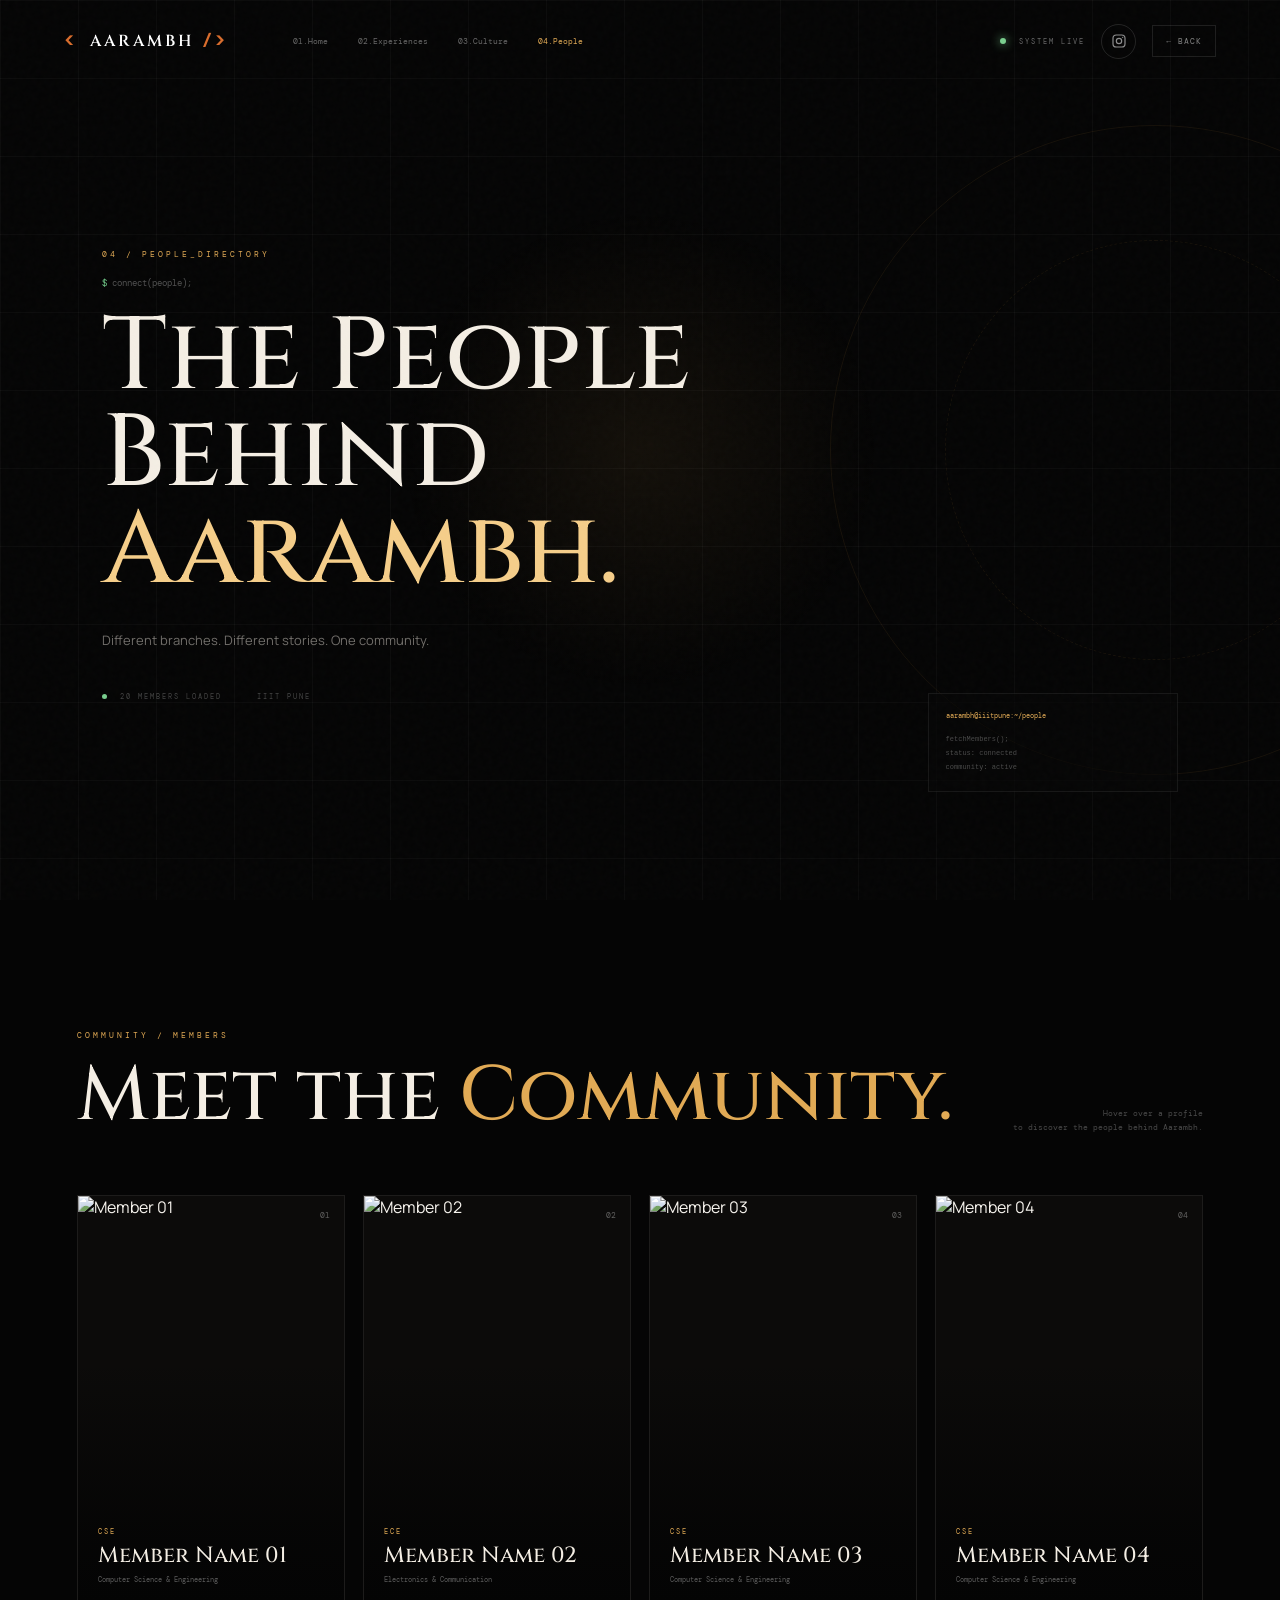
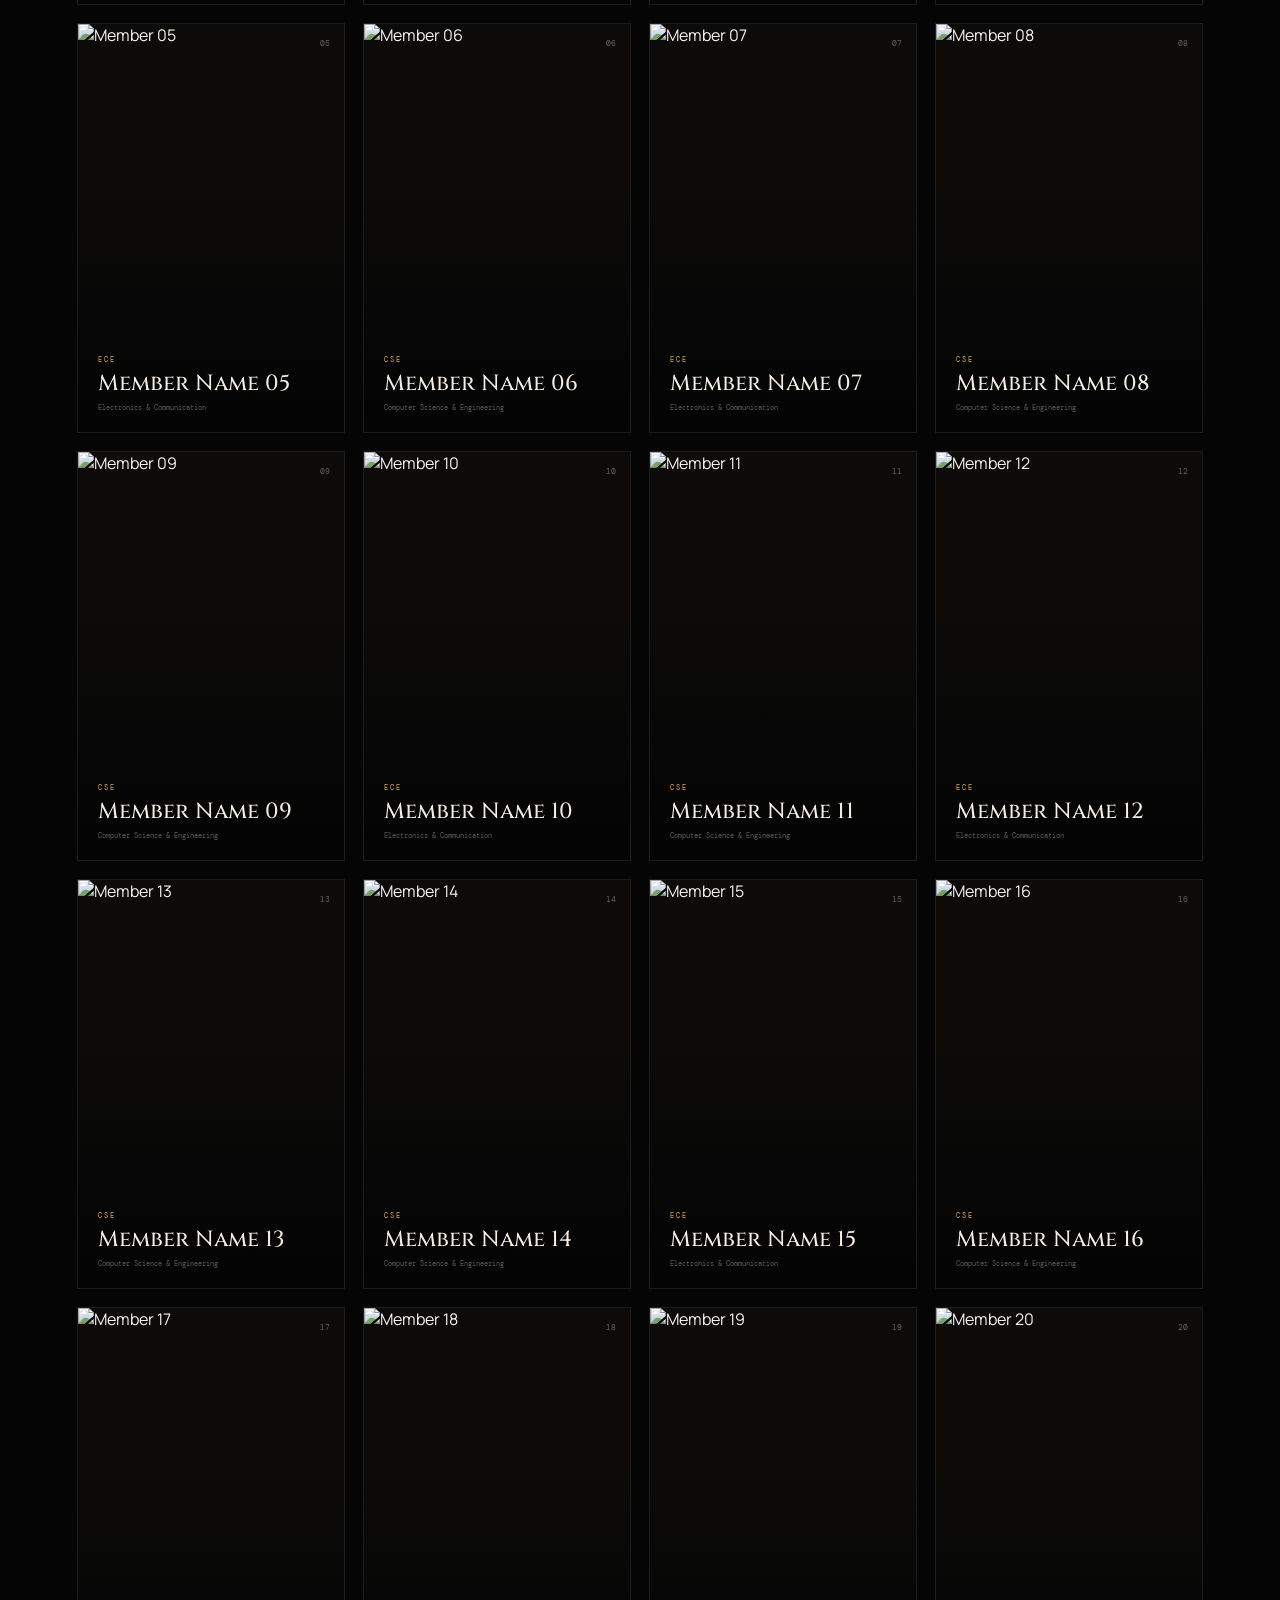
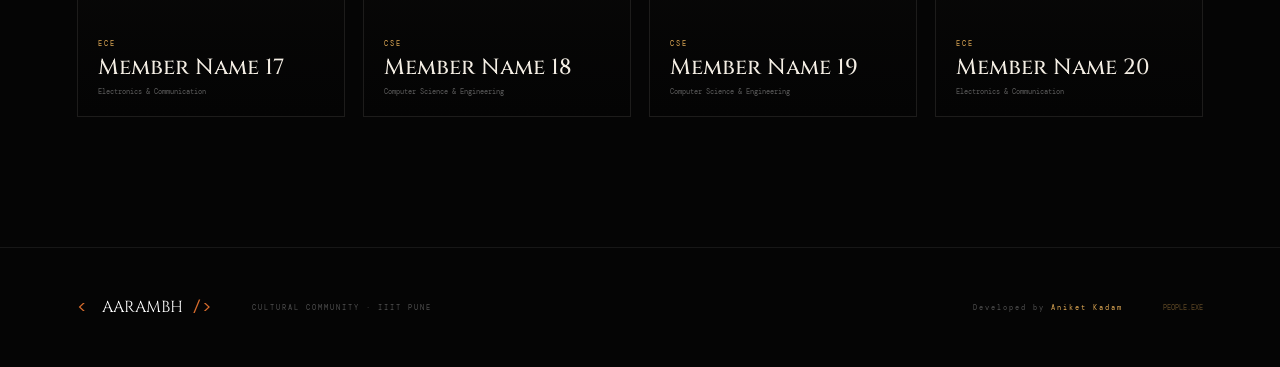
==== people.html @ 5f2bb7c4 "first commit" ====
<!DOCTYPE html>
<html lang="en">

<head>

    <meta charset="UTF-8">

    <meta
        name="viewport"
        content="width=device-width, initial-scale=1.0"
    >

    <title>
        People | Aarambh
    </title>


    <!-- GOOGLE FONTS -->

    <link rel="preconnect" href="https://fonts.googleapis.com">

    <link
        rel="preconnect"
        href="https://fonts.gstatic.com"
        crossorigin
    >

    <link
        href="https://fonts.googleapis.com/css2?family=Cinzel:wght@400;500;600;700&family=DM+Mono:wght@300;400;500&family=Manrope:wght@300;400;500;600;700&display=swap"
        rel="stylesheet"
    >
 <link
    rel="icon"
    type="image/png"
    sizes="32x32"
    href="https://res.cloudinary.com/sn8krgue/image/upload/v1786532656/aarambh-logo1.png"
>

<link
    rel="apple-touch-icon"
    href="https://res.cloudinary.com/sn8krgue/image/upload/v1786532656/aarambh-logo1.png"
>

    <style>
        html,
        body {
            margin: 0;
            padding: 0;
            background-color: #050505;
        }
    </style>

    <!-- PEOPLE CSS -->

    <link
        rel="stylesheet"
        href="./people.css"
    >

</head>


<body>

<div class="global-grid-bg"></div>
<!-- =========================================
     GLOBAL EFFECTS
========================================= -->

<div class="noise"></div>

<div class="mouse-glow" id="mouseGlow"></div>



<!-- =========================================
     NAVBAR
========================================= -->

<nav id="navbar">

    <!-- SAME AARAMBH LOGO -->

    <a
        href="./index.html"
        class="nav-logo"
    >

        <span class="logo-bracket">
            &lt;
        </span>

        AARAMBH

        <span class="logo-bracket">
            /&gt;
        </span>

    </a>


    <!-- NAV LINKS -->

    <div class="nav-links">

        <a href="./index.html#home">
            01.Home
        </a>

        <a href="./index.html#experiences">
            02.Experiences
        </a>

        <a href="./index.html#culture">
            03.Culture
        </a>

        <a
            href="./people.html"
            class="active"
        >
            04.People
        </a>

    </div>


    <!-- RIGHT -->

    <div class="nav-actions">

        <div class="system-live">

            <span></span>

            SYSTEM LIVE

        </div>


        <!-- INSTAGRAM -->

        <a
            href="https://www.instagram.com/YOUR_USERNAME/"
            target="_blank"
            class="nav-instagram"
            aria-label="Aarambh Instagram"
        >

            <svg
                viewBox="0 0 24 24"
                fill="none"
                stroke="currentColor"
                stroke-width="1.8"
            >

                <rect
                    x="3"
                    y="3"
                    width="18"
                    height="18"
                    rx="5"
                ></rect>

                <circle
                    cx="12"
                    cy="12"
                    r="4"
                ></circle>

                <circle
                    cx="17.5"
                    cy="6.5"
                    r="1"
                    fill="currentColor"
                    stroke="none"
                ></circle>

            </svg>

        </a>


        <a
            href="./index.html"
            class="back-button"
        >

            ← BACK

        </a>

    </div>

</nav>



<!-- =========================================
     HERO
========================================= -->

<header class="people-hero">

    <div class="hero-grid"></div>

    <div class="hero-orbit orbit-one"></div>

    <div class="hero-orbit orbit-two"></div>


    <div class="people-hero-content">

        <div class="section-code">

            04 / PEOPLE_DIRECTORY

        </div>


        <div class="hero-command">

            <span>
                $
            </span>

            connect(people);

        </div>


        <h1>

            The People

            <br>

            Behind

            <span>
                Aarambh.
            </span>

        </h1>


        <p>

            Different branches.
            Different stories.
            One community.

        </p>


        <div class="people-status">

            <div>

                <span class="status-dot"></span>

                20 MEMBERS LOADED

            </div>


            <div>
                IIIT PUNE
            </div>

        </div>

    </div>


    <!-- DECORATIVE CODE -->

    <div class="hero-terminal">

        <p>
            aarambh@iiitpune:~/people
        </p>

        <code>
            fetchMembers();
        </code>

        <code>
            status: connected
        </code>

        <code>
            community: active
        </code>

    </div>

</header>



<!-- =========================================
     PEOPLE SECTION
========================================= -->

<main class="people-section">

    <div class="people-header">

        <div>

            <div class="section-code">
                COMMUNITY / MEMBERS
            </div>

            <h2>
                Meet the
                <span>Community.</span>
            </h2>

        </div>


        <p>

            Hover over a profile
            <br>
            to discover the people
            behind Aarambh.

        </p>

    </div>



    <!-- =========================================
         PEOPLE GRID
    ========================================= -->

    <div class="people-grid">


        <!-- PERSON 01 -->

        <article class="person-card">

            <div class="person-number">
                01
            </div>

            <div class="person-image">

                <img
                    src="https://i.pravatar.cc/600?img=12"
                    alt="Member 01"
                >

                <div class="image-overlay"></div>

            </div>

            <div class="person-content">

                <span class="branch">
                    CSE
                </span>

                <h3>
                    Member Name 01
                </h3>

                <p>
                    Computer Science & Engineering
                </p>

            </div>

        </article>



        <!-- PERSON 02 -->

        <article class="person-card">

            <div class="person-number">
                02
            </div>

            <div class="person-image">

                <img
                    src="https://i.pravatar.cc/600?img=5"
                    alt="Member 02"
                >

                <div class="image-overlay"></div>

            </div>

            <div class="person-content">

                <span class="branch">
                    ECE
                </span>

                <h3>
                    Member Name 02
                </h3>

                <p>
                    Electronics & Communication
                </p>

            </div>

        </article>



        <!-- PERSON 03 -->

        <article class="person-card">

            <div class="person-number">
                03
            </div>

            <div class="person-image">

                <img
                    src="https://i.pravatar.cc/600?img=15"
                    alt="Member 03"
                >

                <div class="image-overlay"></div>

            </div>

            <div class="person-content">

                <span class="branch">
                    CSE
                </span>

                <h3>
                    Member Name 03
                </h3>

                <p>
                    Computer Science & Engineering
                </p>

            </div>

        </article>



        <!-- PERSON 04 -->

        <article class="person-card">

            <div class="person-number">
                04
            </div>

            <div class="person-image">

                <img
                    src="https://i.pravatar.cc/600?img=20"
                    alt="Member 04"
                >

                <div class="image-overlay"></div>

            </div>

            <div class="person-content">

                <span class="branch">
                    CSE
                </span>

                <h3>
                    Member Name 04
                </h3>

                <p>
                    Computer Science & Engineering
                </p>

            </div>

        </article>



        <!-- PERSON 05 -->

        <article class="person-card">

            <div class="person-number">
                05
            </div>

            <div class="person-image">

                <img
                    src="https://i.pravatar.cc/600?img=25"
                    alt="Member 05"
                >

                <div class="image-overlay"></div>

            </div>

            <div class="person-content">

                <span class="branch">
                    ECE
                </span>

                <h3>
                    Member Name 05
                </h3>

                <p>
                    Electronics & Communication
                </p>

            </div>

        </article>



        <!-- PERSON 06 -->

        <article class="person-card">

            <div class="person-number">
                06
            </div>

            <div class="person-image">

                <img
                    src="https://i.pravatar.cc/600?img=30"
                    alt="Member 06"
                >

                <div class="image-overlay"></div>

            </div>

            <div class="person-content">

                <span class="branch">
                    CSE
                </span>

                <h3>
                    Member Name 06
                </h3>

                <p>
                    Computer Science & Engineering
                </p>

            </div>

        </article>



        <!-- PERSON 07 -->

        <article class="person-card">

            <div class="person-number">
                07
            </div>

            <div class="person-image">

                <img
                    src="https://i.pravatar.cc/600?img=33"
                    alt="Member 07"
                >

                <div class="image-overlay"></div>

            </div>

            <div class="person-content">

                <span class="branch">
                    ECE
                </span>

                <h3>
                    Member Name 07
                </h3>

                <p>
                    Electronics & Communication
                </p>

            </div>

        </article>



        <!-- PERSON 08 -->

        <article class="person-card">

            <div class="person-number">
                08
            </div>

            <div class="person-image">

                <img
                    src="https://i.pravatar.cc/600?img=36"
                    alt="Member 08"
                >

                <div class="image-overlay"></div>

            </div>

            <div class="person-content">

                <span class="branch">
                    CSE
                </span>

                <h3>
                    Member Name 08
                </h3>

                <p>
                    Computer Science & Engineering
                </p>

            </div>

        </article>



        <!-- PERSON 09 -->

        <article class="person-card">

            <div class="person-number">
                09
            </div>

            <div class="person-image">

                <img
                    src="https://i.pravatar.cc/600?img=41"
                    alt="Member 09"
                >

                <div class="image-overlay"></div>

            </div>

            <div class="person-content">

                <span class="branch">
                    CSE
                </span>

                <h3>
                    Member Name 09
                </h3>

                <p>
                    Computer Science & Engineering
                </p>

            </div>

        </article>



        <!-- PERSON 10 -->

        <article class="person-card">

            <div class="person-number">
                10
            </div>

            <div class="person-image">

                <img
                    src="https://i.pravatar.cc/600?img=45"
                    alt="Member 10"
                >

                <div class="image-overlay"></div>

            </div>

            <div class="person-content">

                <span class="branch">
                    ECE
                </span>

                <h3>
                    Member Name 10
                </h3>

                <p>
                    Electronics & Communication
                </p>

            </div>

        </article>



        <!-- PERSON 11 -->

        <article class="person-card">

            <div class="person-number">
                11
            </div>

            <div class="person-image">

                <img
                    src="https://i.pravatar.cc/600?img=48"
                    alt="Member 11"
                >

                <div class="image-overlay"></div>

            </div>

            <div class="person-content">

                <span class="branch">
                    CSE
                </span>

                <h3>
                    Member Name 11
                </h3>

                <p>
                    Computer Science & Engineering
                </p>

            </div>

        </article>



        <!-- PERSON 12 -->

        <article class="person-card">

            <div class="person-number">
                12
            </div>

            <div class="person-image">

                <img
                    src="https://i.pravatar.cc/600?img=52"
                    alt="Member 12"
                >

                <div class="image-overlay"></div>

            </div>

            <div class="person-content">

                <span class="branch">
                    ECE
                </span>

                <h3>
                    Member Name 12
                </h3>

                <p>
                    Electronics & Communication
                </p>

            </div>

        </article>



        <!-- PERSON 13 -->

        <article class="person-card">

            <div class="person-number">
                13
            </div>

            <div class="person-image">

                <img
                    src="https://i.pravatar.cc/600?img=56"
                    alt="Member 13"
                >

                <div class="image-overlay"></div>

            </div>

            <div class="person-content">

                <span class="branch">
                    CSE
                </span>

                <h3>
                    Member Name 13
                </h3>

                <p>
                    Computer Science & Engineering
                </p>

            </div>

        </article>



        <!-- PERSON 14 -->

        <article class="person-card">

            <div class="person-number">
                14
            </div>

            <div class="person-image">

                <img
                    src="https://i.pravatar.cc/600?img=58"
                    alt="Member 14"
                >

                <div class="image-overlay"></div>

            </div>

            <div class="person-content">

                <span class="branch">
                    CSE
                </span>

                <h3>
                    Member Name 14
                </h3>

                <p>
                    Computer Science & Engineering
                </p>

            </div>

        </article>



        <!-- PERSON 15 -->

        <article class="person-card">

            <div class="person-number">
                15
            </div>

            <div class="person-image">

                <img
                    src="https://i.pravatar.cc/600?img=60"
                    alt="Member 15"
                >

                <div class="image-overlay"></div>

            </div>

            <div class="person-content">

                <span class="branch">
                    ECE
                </span>

                <h3>
                    Member Name 15
                </h3>

                <p>
                    Electronics & Communication
                </p>

            </div>

        </article>



        <!-- PERSON 16 -->

        <article class="person-card">

            <div class="person-number">
                16
            </div>

            <div class="person-image">

                <img
                    src="https://i.pravatar.cc/600?img=62"
                    alt="Member 16"
                >

                <div class="image-overlay"></div>

            </div>

            <div class="person-content">

                <span class="branch">
                    CSE
                </span>

                <h3>
                    Member Name 16
                </h3>

                <p>
                    Computer Science & Engineering
                </p>

            </div>

        </article>



        <!-- PERSON 17 -->

        <article class="person-card">

            <div class="person-number">
                17
            </div>

            <div class="person-image">

                <img
                    src="https://i.pravatar.cc/600?img=64"
                    alt="Member 17"
                >

                <div class="image-overlay"></div>

            </div>

            <div class="person-content">

                <span class="branch">
                    ECE
                </span>

                <h3>
                    Member Name 17
                </h3>

                <p>
                    Electronics & Communication
                </p>

            </div>

        </article>



        <!-- PERSON 18 -->

        <article class="person-card">

            <div class="person-number">
                18
            </div>

            <div class="person-image">

                <img
                    src="https://i.pravatar.cc/600?img=67"
                    alt="Member 18"
                >

                <div class="image-overlay"></div>

            </div>

            <div class="person-content">

                <span class="branch">
                    CSE
                </span>

                <h3>
                    Member Name 18
                </h3>

                <p>
                    Computer Science & Engineering
                </p>

            </div>

        </article>



        <!-- PERSON 19 -->

        <article class="person-card">

            <div class="person-number">
                19
            </div>

            <div class="person-image">

                <img
                    src="https://i.pravatar.cc/600?img=68"
                    alt="Member 19"
                >

                <div class="image-overlay"></div>

            </div>

            <div class="person-content">

                <span class="branch">
                    CSE
                </span>

                <h3>
                    Member Name 19
                </h3>

                <p>
                    Computer Science & Engineering
                </p>

            </div>

        </article>



        <!-- PERSON 20 -->

        <article class="person-card">

            <div class="person-number">
                20
            </div>

            <div class="person-image">

                <img
                    src="https://i.pravatar.cc/600?img=70"
                    alt="Member 20"
                >

                <div class="image-overlay"></div>

            </div>

            <div class="person-content">

                <span class="branch">
                    ECE
                </span>

                <h3>
                    Member Name 20
                </h3>

                <p>
                    Electronics & Communication
                </p>

            </div>

        </article>


    </div>

</main>



<!-- =========================================
     FOOTER
========================================= -->

<footer>

    <div class="footer-logo">

        &lt;

        <span>
            AARAMBH
        </span>

        /&gt;

    </div>


    <p>
        CULTURAL COMMUNITY · IIIT PUNE
    </p>


    <p class="developer-credit">

        Developed by

        <span>
            Aniket Kadam
        </span>

    </p>


    <code>
        PEOPLE.EXE
    </code>

</footer>



<!-- =========================================
     PAGE SCRIPT
========================================= -->

<script src="./people.js"></script>


</body>
</html>
---- people.css ----
/* ===================================================
   ROOT
=================================================== */

:root {

    --bg:
        #050505;

    --surface:
        #0a0908;

    --gold:
        #e1aa55;

    --gold-light:
        #f5ce8a;

    --orange:
        #d96d2d;

    --text:
        #f4eee4;

    --muted:
        rgba(244,238,228,.45);

    --border:
        rgba(255,255,255,.09);

    --mono:
        "DM Mono",
        monospace;

    --serif:
        "Cinzel",
        serif;

    --sans:
        "Manrope",
        sans-serif;

}



/* ===================================================
   RESET
=================================================== */

* {

    margin: 0;

    padding: 0;

    box-sizing: border-box;

}


html {

    scroll-behavior:
        smooth;

}


body {

    background:
        var(--bg);

    color:
        var(--text);

    font-family:
        var(--sans);

    overflow-x:
        hidden;

}.global-grid-bg {
    position: fixed;
    inset: 0;

    width: 100%;
    height: 100%;

    pointer-events: none;
    z-index: 0;

    background-image:
        linear-gradient(
            rgba(255,255,255,.03) 1px,
            transparent 1px
        ),
        linear-gradient(
            90deg,
            rgba(255,255,255,.03) 1px,
            transparent 1px
        );

    background-size: 78px 78px;
}



/* ===================================================
   NOISE
=================================================== */

.noise {

    position:
        fixed;

    inset:
        0;

    pointer-events:
        none;

    z-index:
        9999;

    opacity:
        .025;

    background-image:

        url("data:image/svg+xml,%3Csvg viewBox='0 0 180 180' xmlns='http://www.w3.org/2000/svg'%3E%3Cfilter id='n'%3E%3CfeTurbulence type='fractalNoise' baseFrequency='.9' numOctaves='4'/%3E%3C/filter%3E%3Crect width='100%25' height='100%25' filter='url(%23n)' opacity='.8'/%3E%3C/svg%3E");

}



/* ===================================================
   MOUSE GLOW
=================================================== */

.mouse-glow {

    position:
        fixed;

    left:
        0;

    top:
        0;

    width:
        500px;

    height:
        500px;

    border-radius:
        50%;

    pointer-events:
        none;

    background:

        radial-gradient(
            circle,
            rgba(225,170,85,.07),
            transparent 68%
        );

    z-index:
        0;

    will-change:
        transform;

}



/* ===================================================
   NAVBAR
=================================================== */

nav {

    position:
        fixed;

    left:
        0;

    top:
        0;

    width:
        100%;

    height:
        82px;

    display:
        flex;

    align-items:
        center;

    padding:
        0 5%;

    z-index:
        1000;

    transition:
        .35s ease;

}


nav.scrolled {

    height:
        66px;

    background:
        rgba(5,5,5,.78);

    backdrop-filter:
        blur(18px);

    border-bottom:
        1px solid
        rgba(255,255,255,.06);

}


.nav-logo {

    font-family:
        var(--serif);

    font-size:
        16px;

    font-weight:
        600;

    letter-spacing:
        3px;

    color:
        white;

    text-decoration:
        none;

}


.logo-bracket {

    color:
        var(--orange);

    font-family:
        var(--mono);

}


.nav-links {

    display:
        flex;

    align-items:
        center;

    gap:
        30px;

    margin-left:
        65px;

}


.nav-links a {

    font-family:
        var(--mono);

    font-size:
        8px;

    text-decoration:
        none;

    color:
        rgba(255,255,255,.4);

    transition:
        color .3s ease;

}


.nav-links a:hover,
.nav-links a.active {

    color:
        var(--gold);

}


.nav-actions {

    margin-left:
        auto;

    display:
        flex;

    align-items:
        center;

    gap:
        16px;

}


.system-live {

    font-family:
        var(--mono);

    font-size:
        7px;

    letter-spacing:
        2px;

    color:
        rgba(255,255,255,.4);

}


.system-live span {

    width:
        6px;

    height:
        6px;

    border-radius:
        50%;

    background:
        #79ce8e;

    display:
        inline-block;

    margin-right:
        7px;

    box-shadow:
        0 0 10px
        #79ce8e;

    animation:
        pulseStatus
        2s
        infinite;

}


@keyframes pulseStatus {

    50% {
        opacity: .3;
    }

}



/* INSTAGRAM */

.nav-instagram {

    width:
        35px;

    height:
        35px;

    border-radius:
        50%;

    border:
        1px solid
        rgba(255,255,255,.12);

    display:
        flex;

    align-items:
        center;

    justify-content:
        center;

    color:
        rgba(255,255,255,.55);

    transition:
        .3s ease;

}


.nav-instagram svg {

    width:
        16px;

}


.nav-instagram:hover {

    color:
        var(--gold);

    border-color:
        rgba(225,170,85,.45);

    transform:
        translateY(-2px);

}



/* BACK */

.back-button {

    text-decoration:
        none;

    font-family:
        var(--mono);

    font-size:
        8px;

    letter-spacing:
        1px;

    color:
        rgba(255,255,255,.5);

    border:
        1px solid
        rgba(255,255,255,.1);

    padding:
        10px 13px;

    transition:
        .3s ease;

}


.back-button:hover {

    color:
        var(--gold);

    border-color:
        rgba(225,170,85,.4);

}



/* ===================================================
   HERO
=================================================== */

.people-hero {

    min-height:
        100vh;

    position:
        relative;

    display:
        flex;

    align-items:
        center;

    padding:
        130px 8% 80px;

    overflow:
        hidden;

    

}



/* GRID */

.hero-grid {

    position:
        absolute;

    inset:
        0;

    

    background-size:
        70px 70px;

    mask-image:

        radial-gradient(
            circle,
            black,
            transparent 80%
        );

}



/* ORBITS */

.hero-orbit {

    position:
        absolute;

    border:
        1px solid
        rgba(225,170,85,.08);

    border-radius:
        50%;

}


.orbit-one {

    width:
        650px;

    height:
        650px;

    right:
        -200px;

    top:
        50%;

    transform:
        translateY(-50%);

    animation:
        rotateOrbit
        35s
        linear
        infinite;

}


.orbit-two {

    width:
        420px;

    height:
        420px;

    right:
        -85px;

    top:
        50%;

    transform:
        translateY(-50%);

    border-style:
        dashed;

    animation:
        rotateOrbitReverse
        25s
        linear
        infinite;

}


@keyframes rotateOrbit {

    to {
        transform:
            translateY(-50%)
            rotate(360deg);
    }

}


@keyframes rotateOrbitReverse {

    to {
        transform:
            translateY(-50%)
            rotate(-360deg);
    }

}



/* HERO CONTENT */

.people-hero-content {

    position:
        relative;

    z-index:
        5;

    max-width:
        850px;

}


.section-code {

    font-family:
        var(--mono);

    font-size:
        8px;

    letter-spacing:
        3px;

    color:
        var(--gold);

    margin-bottom:
        18px;

}


.hero-command {

    font-family:
        var(--mono);

    font-size:
        9px;

    color:
        rgba(255,255,255,.3);

    margin-bottom:
        20px;

}


.hero-command span {

    color:
        #74ce8c;

}


.people-hero h1 {

    font-family:
        var(--serif);

    font-size:
        clamp(
            58px,
            8vw,
            120px
        );

    line-height:
        .95;

    font-weight:
        500;

}


.people-hero h1 span {

    color:
        var(--gold-light);

}


.people-hero-content > p {

    max-width:
        500px;

    margin-top:
        28px;

    font-size:
        13px;

    line-height:
        1.8;

    color:
        var(--muted);

}


.people-status {

    margin-top:
        40px;

    display:
        flex;

    gap:
        35px;

    font-family:
        var(--mono);

    font-size:
        7px;

    letter-spacing:
        2px;

    color:
        rgba(255,255,255,.25);

}


.status-dot {

    display:
        inline-block;

    width:
        5px;

    height:
        5px;

    border-radius:
        50%;

    background:
        #79ce8e;

    margin-right:
        7px;

}



/* TERMINAL */

.hero-terminal {

    position:
        absolute;

    right:
        8%;

    bottom:
        12%;

    width:
        250px;

    border:
        1px solid
        rgba(255,255,255,.07);

    background:
        rgba(7,7,7,.6);

    padding:
        17px;

    font-family:
        var(--mono);

    z-index:
        4;

}


.hero-terminal p {

    font-size:
        7px;

    color:
        var(--gold);

    margin-bottom:
        12px;

}


.hero-terminal code {

    display:
        block;

    font-size:
        7px;

    color:
        rgba(255,255,255,.28);

    line-height:
        2;

}



/* ===================================================
   PEOPLE SECTION
=================================================== */

.people-section {

    position:
        relative;

    z-index:
        2;

    padding:
        130px 6%;

}


.people-header {

    display:
        flex;

    justify-content:
        space-between;

    align-items:
        flex-end;

    margin-bottom:
        60px;

}


.people-header h2 {

    font-family:
        var(--serif);

    font-size:
        clamp(
            45px,
            6vw,
            80px
        );

    line-height:
        1;

    font-weight:
        500;

}


.people-header h2 span {

    color:
        var(--gold);

}


.people-header > p {

    font-family:
        var(--mono);

    font-size:
        8px;

    line-height:
        1.8;

    text-align:
        right;

    color:
        rgba(255,255,255,.28);

}



/* ===================================================
   PEOPLE GRID
=================================================== */

.people-grid {

    display:
        grid;

    grid-template-columns:
        repeat(
            4,
            minmax(0,1fr)
        );

    gap:
        18px;

}



/* ===================================================
   PERSON CARD
=================================================== */

.person-card {

    position:
        relative;

    height:
        410px;

    overflow:
        hidden;

    background:
        #0c0b0a;

    border:
        1px solid
        rgba(255,255,255,.07);

    opacity:
        0;

    transform:
        translateY(55px);

    transition:

        opacity .8s ease,

        transform .8s
        cubic-bezier(.22,1,.36,1),

        border-color .4s ease,

        box-shadow .4s ease;

}


.person-card.visible {

    opacity:
        1;

    transform:
        none;

}


/* stagger */

.person-card:nth-child(4n + 2) {

    transition-delay:
        .07s;

}


.person-card:nth-child(4n + 3) {

    transition-delay:
        .14s;

}


.person-card:nth-child(4n + 4) {

    transition-delay:
        .21s;

}


.person-card:hover {

    border-color:
        rgba(225,170,85,.42);

    box-shadow:

        0 35px 80px
        rgba(0,0,0,.5),

        0 0 35px
        rgba(225,170,85,.04);

}



/* NUMBER */

.person-number {

    position:
        absolute;

    right:
        14px;

    top:
        14px;

    z-index:
        10;

    font-family:
        var(--mono);

    font-size:
        8px;

    color:
        rgba(255,255,255,.35);

}



/* IMAGE */

.person-image {

    height:
        100%;

    width:
        100%;

    overflow:
        hidden;

}


.person-image img {

    width:
        100%;

    height:
        100%;

    object-fit:
        cover;

    filter:
        grayscale(30%)
        saturate(.75)
        contrast(1.05);

    transition:

        transform .7s
        cubic-bezier(.22,1,.36,1),

        filter .5s ease;

}


.person-card:hover
.person-image img {

    transform:
        scale(1.075);

    filter:
        grayscale(0%)
        saturate(1)
        contrast(1.03);

}



/* OVERLAY */

.image-overlay {

    position:
        absolute;

    inset:
        0;

    background:

        linear-gradient(
            to top,
            rgba(4,4,4,1) 0%,
            rgba(4,4,4,.80) 18%,
            transparent 60%
        );

}



/* PERSON CONTENT */

.person-content {

    position:
        absolute;

    left:
        20px;

    right:
        20px;

    bottom:
        20px;

    z-index:
        5;

    transition:
        transform .4s ease;

}


.person-card:hover
.person-content {

    transform:
        translateY(-7px);

}


.branch {

    display:
        inline-block;

    color:
        var(--gold);

    font-family:
        var(--mono);

    font-size:
        7px;

    letter-spacing:
        2px;

    margin-bottom:
        7px;

}


.person-content h3 {

    font-family:
        var(--serif);

    font-size:
        22px;

    font-weight:
        500;

    line-height:
        1.2;

}


.person-content p {

    font-family:
        var(--mono);

    font-size:
        7px;

    color:
        rgba(255,255,255,.35);

    margin-top:
        5px;

}



/* GOLD LINE */

.person-content::after {

    content:
        "";

    position:
        absolute;

    left:
        0;

    bottom:
        -10px;

    height:
        1px;

    width:
        0;

    background:

        linear-gradient(
            90deg,
            var(--gold),
            transparent
        );

    transition:
        width .5s ease;

}


.person-card:hover
.person-content::after {

    width:
        100%;

}



/* ===================================================
   FOOTER
=================================================== */

footer {

    min-height:
        120px;

    display:
        flex;

    align-items:
        center;

    padding:
        0 6%;

    gap:
        40px;

    border-top:
        1px solid
        rgba(255,255,255,.07);

}


.footer-logo {

    font-family:
        var(--mono);

    color:
        var(--orange);

}


.footer-logo span {

    color:
        white;

    font-family:
        var(--serif);

    margin:
        0 5px;

}


footer > p {

    font-family:
        var(--mono);

    font-size:
        7px;

    letter-spacing:
        2px;

    color:
        rgba(255,255,255,.3);

}


.developer-credit {

    margin-left:
        auto;

}


.developer-credit span {

    color:
        var(--gold);

}


footer code {

    font-family:
        var(--mono);

    font-size:
        7px;

    color:
        var(--gold);

    opacity:
        .4;

}



/* ===================================================
   TABLET / IPAD
=================================================== */

@media
(max-width: 1100px) {

    .people-grid {

        grid-template-columns:
            repeat(
                3,
                minmax(0,1fr)
            );

    }


    .person-card {

        height:
            390px;

    }


    .nav-links {

        gap:
            18px;

        margin-left:
            35px;

    }


    .hero-terminal {

        display:
            none;

    }

}



/* ===================================================
   IPAD PORTRAIT
=================================================== */

@media
(max-width: 850px) {

    .nav-links {

        display:
            none;

    }


    .system-live {

        display:
            none;

    }


    .people-grid {

        grid-template-columns:
            repeat(
                2,
                minmax(0,1fr)
            );

    }


    .people-header {

        display:
            block;

    }


    .people-header > p {

        text-align:
            left;

        margin-top:
            18px;

    }


    .people-hero {

        min-height:
            80vh;

    }

}



/* ===================================================
   MOBILE
=================================================== */

@media
(max-width: 600px) {

    nav {

        height:
            65px;

        padding:
            0 18px;

    }


    .nav-logo {

        font-size:
            12px;

        letter-spacing:
            2px;

    }


    .back-button {

        display:
            none;

    }


    .nav-actions {

        gap:
            9px;

    }


    .people-hero {

        min-height:
            92vh;

        padding:
            110px 20px
            60px;

    }


    .people-hero h1 {

        font-size:
            clamp(
                48px,
                15vw,
                70px
            );

    }


    .people-hero-content > p {

        font-size:
            11px;

    }


    .people-status {

        flex-direction:
            column;

        gap:
            10px;

    }


    .people-section {

        padding:
            90px 18px;

    }


    .people-header {

        margin-bottom:
            40px;

    }


    .people-header h2 {

        font-size:
            43px;

    }


    .people-grid {

        grid-template-columns:
            1fr;

        gap:
            16px;

    }


    .person-card {

        height:
            460px;

    }


    footer {

        padding:
            35px 20px;

        flex-direction:
            column;

        justify-content:
            center;

        gap:
            12px;

        text-align:
            center;

    }


    .developer-credit {

        margin-left:
            0;

    }


    .mouse-glow {

        display:
            none;

    }

}
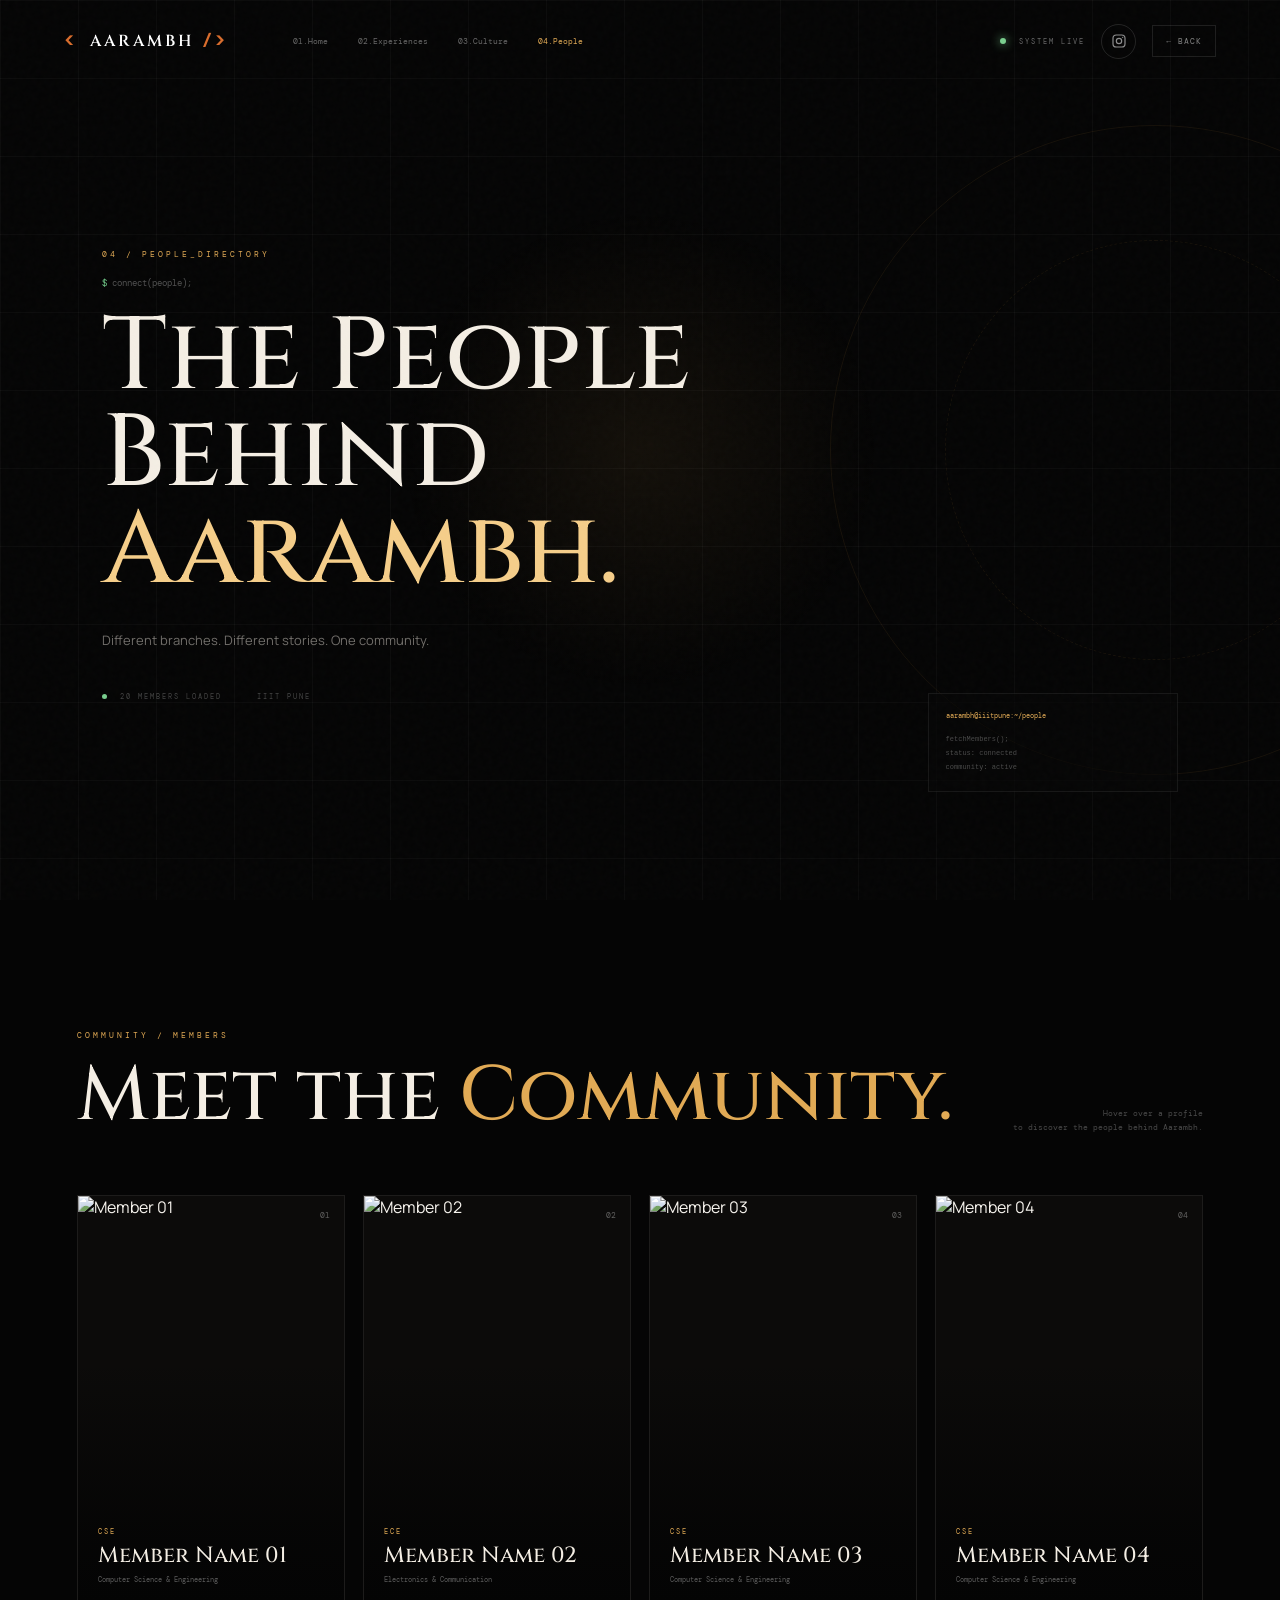
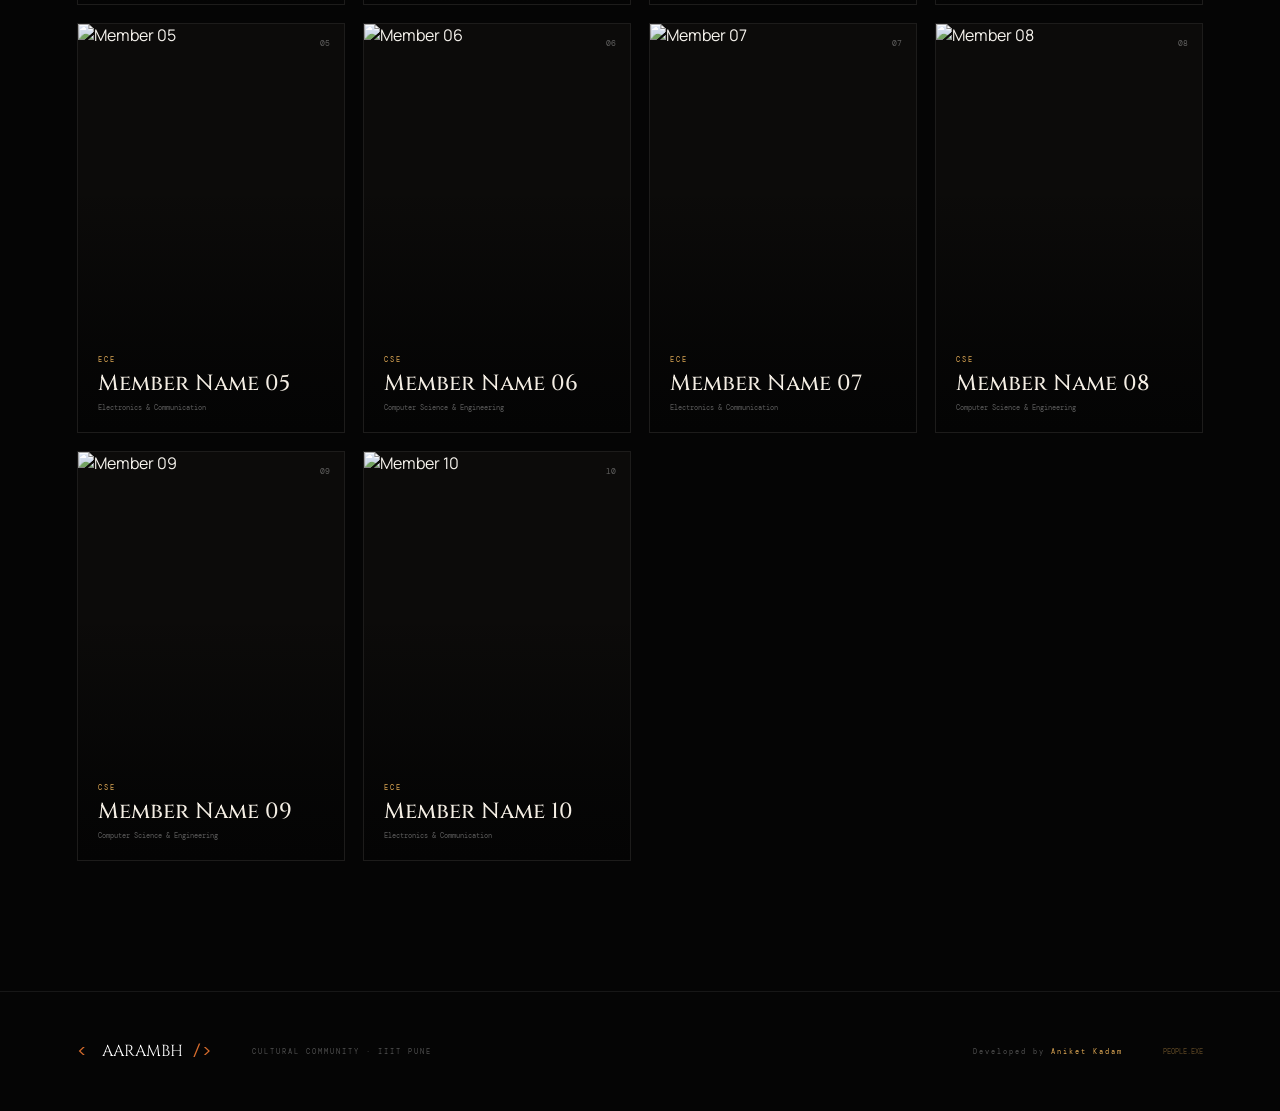
==== commit f128c5fa: "chnaged css for mobile" ====
--- a/people.html
+++ b/people.html
@@ -141,7 +141,7 @@
         <!-- INSTAGRAM -->
 
         <a
-            href="https://www.instagram.com/YOUR_USERNAME/"
+            href="https://www.instagram.com/aarambh_iiitp?igsh=MTV1N2R1andocWR2MQ=="
             target="_blank"
             class="nav-instagram"
             aria-label="Aarambh Instagram"
@@ -730,396 +730,6 @@
         </article>
 
 
-
-        <!-- PERSON 11 -->
-
-        <article class="person-card">
-
-            <div class="person-number">
-                11
-            </div>
-
-            <div class="person-image">
-
-                <img
-                    src="https://i.pravatar.cc/600?img=48"
-                    alt="Member 11"
-                >
-
-                <div class="image-overlay"></div>
-
-            </div>
-
-            <div class="person-content">
-
-                <span class="branch">
-                    CSE
-                </span>
-
-                <h3>
-                    Member Name 11
-                </h3>
-
-                <p>
-                    Computer Science & Engineering
-                </p>
-
-            </div>
-
-        </article>
-
-
-
-        <!-- PERSON 12 -->
-
-        <article class="person-card">
-
-            <div class="person-number">
-                12
-            </div>
-
-            <div class="person-image">
-
-                <img
-                    src="https://i.pravatar.cc/600?img=52"
-                    alt="Member 12"
-                >
-
-                <div class="image-overlay"></div>
-
-            </div>
-
-            <div class="person-content">
-
-                <span class="branch">
-                    ECE
-                </span>
-
-                <h3>
-                    Member Name 12
-                </h3>
-
-                <p>
-                    Electronics & Communication
-                </p>
-
-            </div>
-
-        </article>
-
-
-
-        <!-- PERSON 13 -->
-
-        <article class="person-card">
-
-            <div class="person-number">
-                13
-            </div>
-
-            <div class="person-image">
-
-                <img
-                    src="https://i.pravatar.cc/600?img=56"
-                    alt="Member 13"
-                >
-
-                <div class="image-overlay"></div>
-
-            </div>
-
-            <div class="person-content">
-
-                <span class="branch">
-                    CSE
-                </span>
-
-                <h3>
-                    Member Name 13
-                </h3>
-
-                <p>
-                    Computer Science & Engineering
-                </p>
-
-            </div>
-
-        </article>
-
-
-
-        <!-- PERSON 14 -->
-
-        <article class="person-card">
-
-            <div class="person-number">
-                14
-            </div>
-
-            <div class="person-image">
-
-                <img
-                    src="https://i.pravatar.cc/600?img=58"
-                    alt="Member 14"
-                >
-
-                <div class="image-overlay"></div>
-
-            </div>
-
-            <div class="person-content">
-
-                <span class="branch">
-                    CSE
-                </span>
-
-                <h3>
-                    Member Name 14
-                </h3>
-
-                <p>
-                    Computer Science & Engineering
-                </p>
-
-            </div>
-
-        </article>
-
-
-
-        <!-- PERSON 15 -->
-
-        <article class="person-card">
-
-            <div class="person-number">
-                15
-            </div>
-
-            <div class="person-image">
-
-                <img
-                    src="https://i.pravatar.cc/600?img=60"
-                    alt="Member 15"
-                >
-
-                <div class="image-overlay"></div>
-
-            </div>
-
-            <div class="person-content">
-
-                <span class="branch">
-                    ECE
-                </span>
-
-                <h3>
-                    Member Name 15
-                </h3>
-
-                <p>
-                    Electronics & Communication
-                </p>
-
-            </div>
-
-        </article>
-
-
-
-        <!-- PERSON 16 -->
-
-        <article class="person-card">
-
-            <div class="person-number">
-                16
-            </div>
-
-            <div class="person-image">
-
-                <img
-                    src="https://i.pravatar.cc/600?img=62"
-                    alt="Member 16"
-                >
-
-                <div class="image-overlay"></div>
-
-            </div>
-
-            <div class="person-content">
-
-                <span class="branch">
-                    CSE
-                </span>
-
-                <h3>
-                    Member Name 16
-                </h3>
-
-                <p>
-                    Computer Science & Engineering
-                </p>
-
-            </div>
-
-        </article>
-
-
-
-        <!-- PERSON 17 -->
-
-        <article class="person-card">
-
-            <div class="person-number">
-                17
-            </div>
-
-            <div class="person-image">
-
-                <img
-                    src="https://i.pravatar.cc/600?img=64"
-                    alt="Member 17"
-                >
-
-                <div class="image-overlay"></div>
-
-            </div>
-
-            <div class="person-content">
-
-                <span class="branch">
-                    ECE
-                </span>
-
-                <h3>
-                    Member Name 17
-                </h3>
-
-                <p>
-                    Electronics & Communication
-                </p>
-
-            </div>
-
-        </article>
-
-
-
-        <!-- PERSON 18 -->
-
-        <article class="person-card">
-
-            <div class="person-number">
-                18
-            </div>
-
-            <div class="person-image">
-
-                <img
-                    src="https://i.pravatar.cc/600?img=67"
-                    alt="Member 18"
-                >
-
-                <div class="image-overlay"></div>
-
-            </div>
-
-            <div class="person-content">
-
-                <span class="branch">
-                    CSE
-                </span>
-
-                <h3>
-                    Member Name 18
-                </h3>
-
-                <p>
-                    Computer Science & Engineering
-                </p>
-
-            </div>
-
-        </article>
-
-
-
-        <!-- PERSON 19 -->
-
-        <article class="person-card">
-
-            <div class="person-number">
-                19
-            </div>
-
-            <div class="person-image">
-
-                <img
-                    src="https://i.pravatar.cc/600?img=68"
-                    alt="Member 19"
-                >
-
-                <div class="image-overlay"></div>
-
-            </div>
-
-            <div class="person-content">
-
-                <span class="branch">
-                    CSE
-                </span>
-
-                <h3>
-                    Member Name 19
-                </h3>
-
-                <p>
-                    Computer Science & Engineering
-                </p>
-
-            </div>
-
-        </article>
-
-
-
-        <!-- PERSON 20 -->
-
-        <article class="person-card">
-
-            <div class="person-number">
-                20
-            </div>
-
-            <div class="person-image">
-
-                <img
-                    src="https://i.pravatar.cc/600?img=70"
-                    alt="Member 20"
-                >
-
-                <div class="image-overlay"></div>
-
-            </div>
-
-            <div class="person-content">
-
-                <span class="branch">
-                    ECE
-                </span>
-
-                <h3>
-                    Member Name 20
-                </h3>
-
-                <p>
-                    Electronics & Communication
-                </p>
-
-            </div>
-
-        </article>
-
-
     </div>
 
 </main>
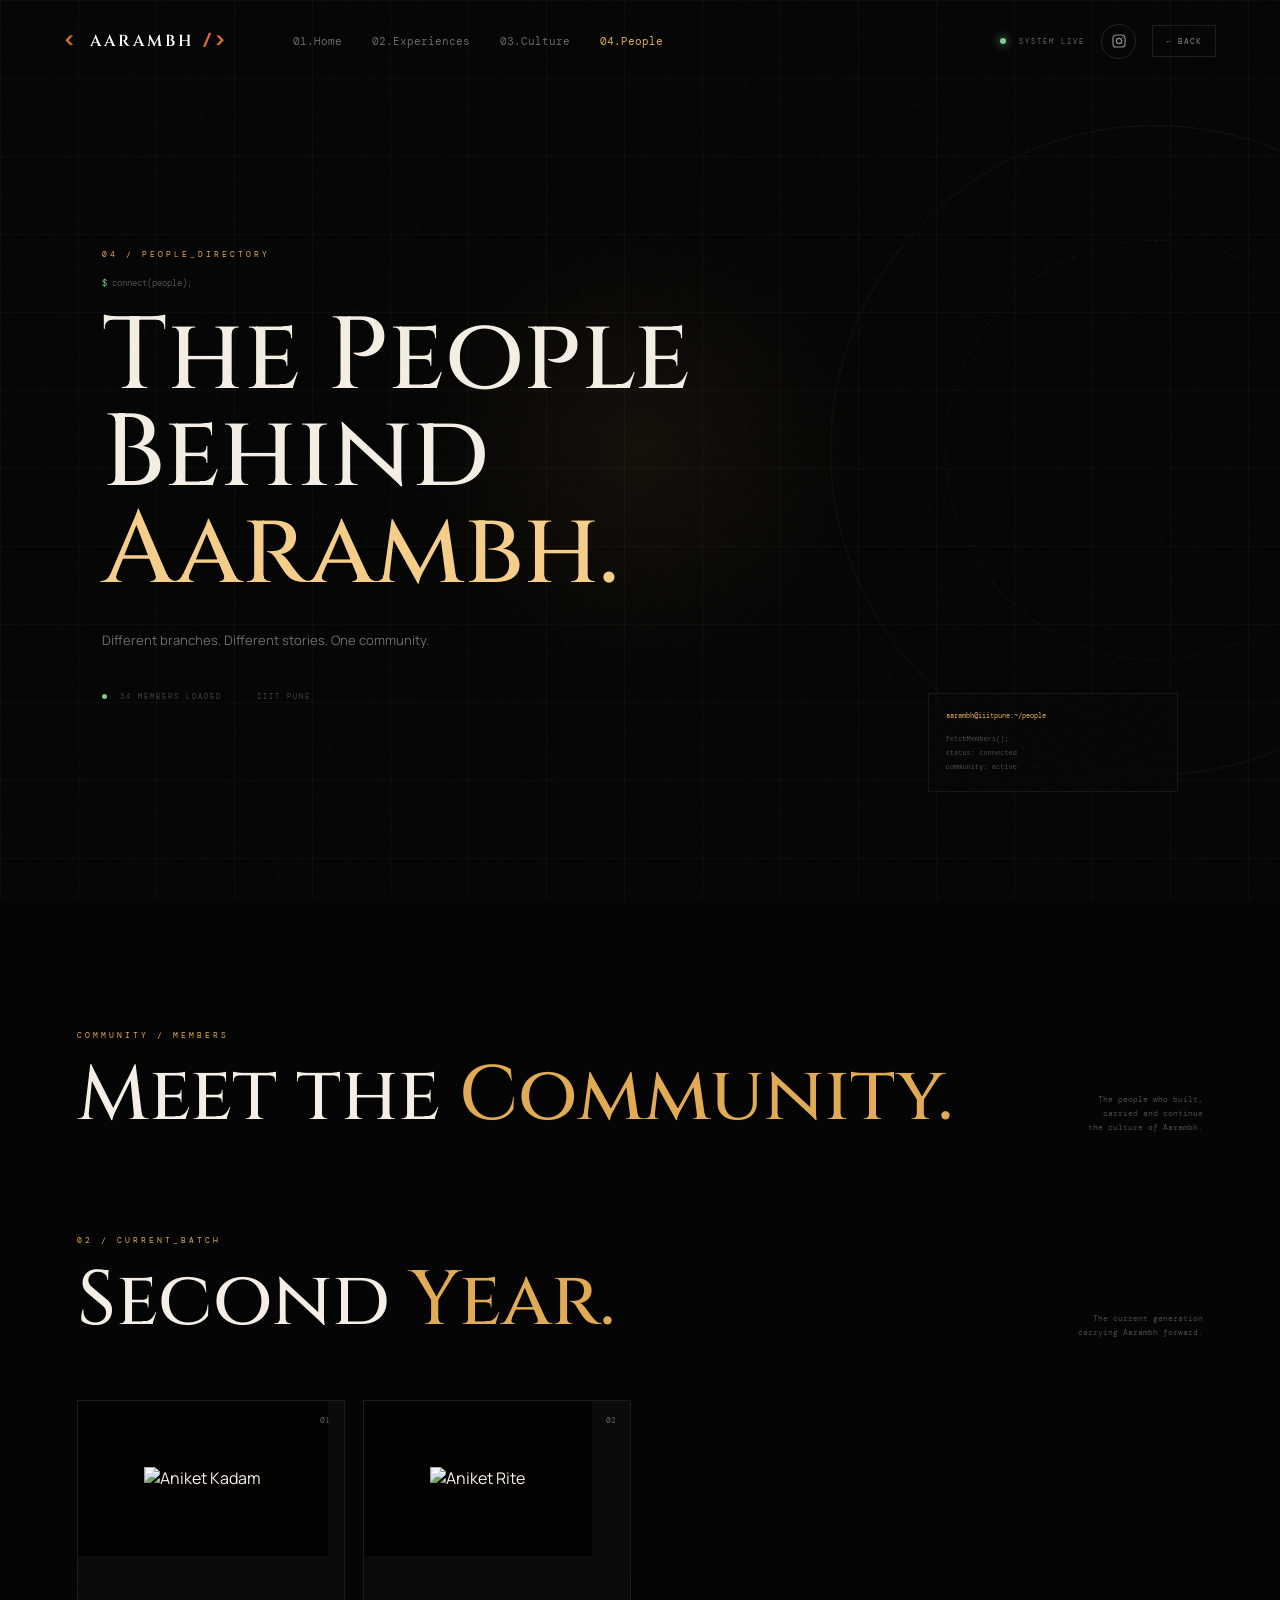
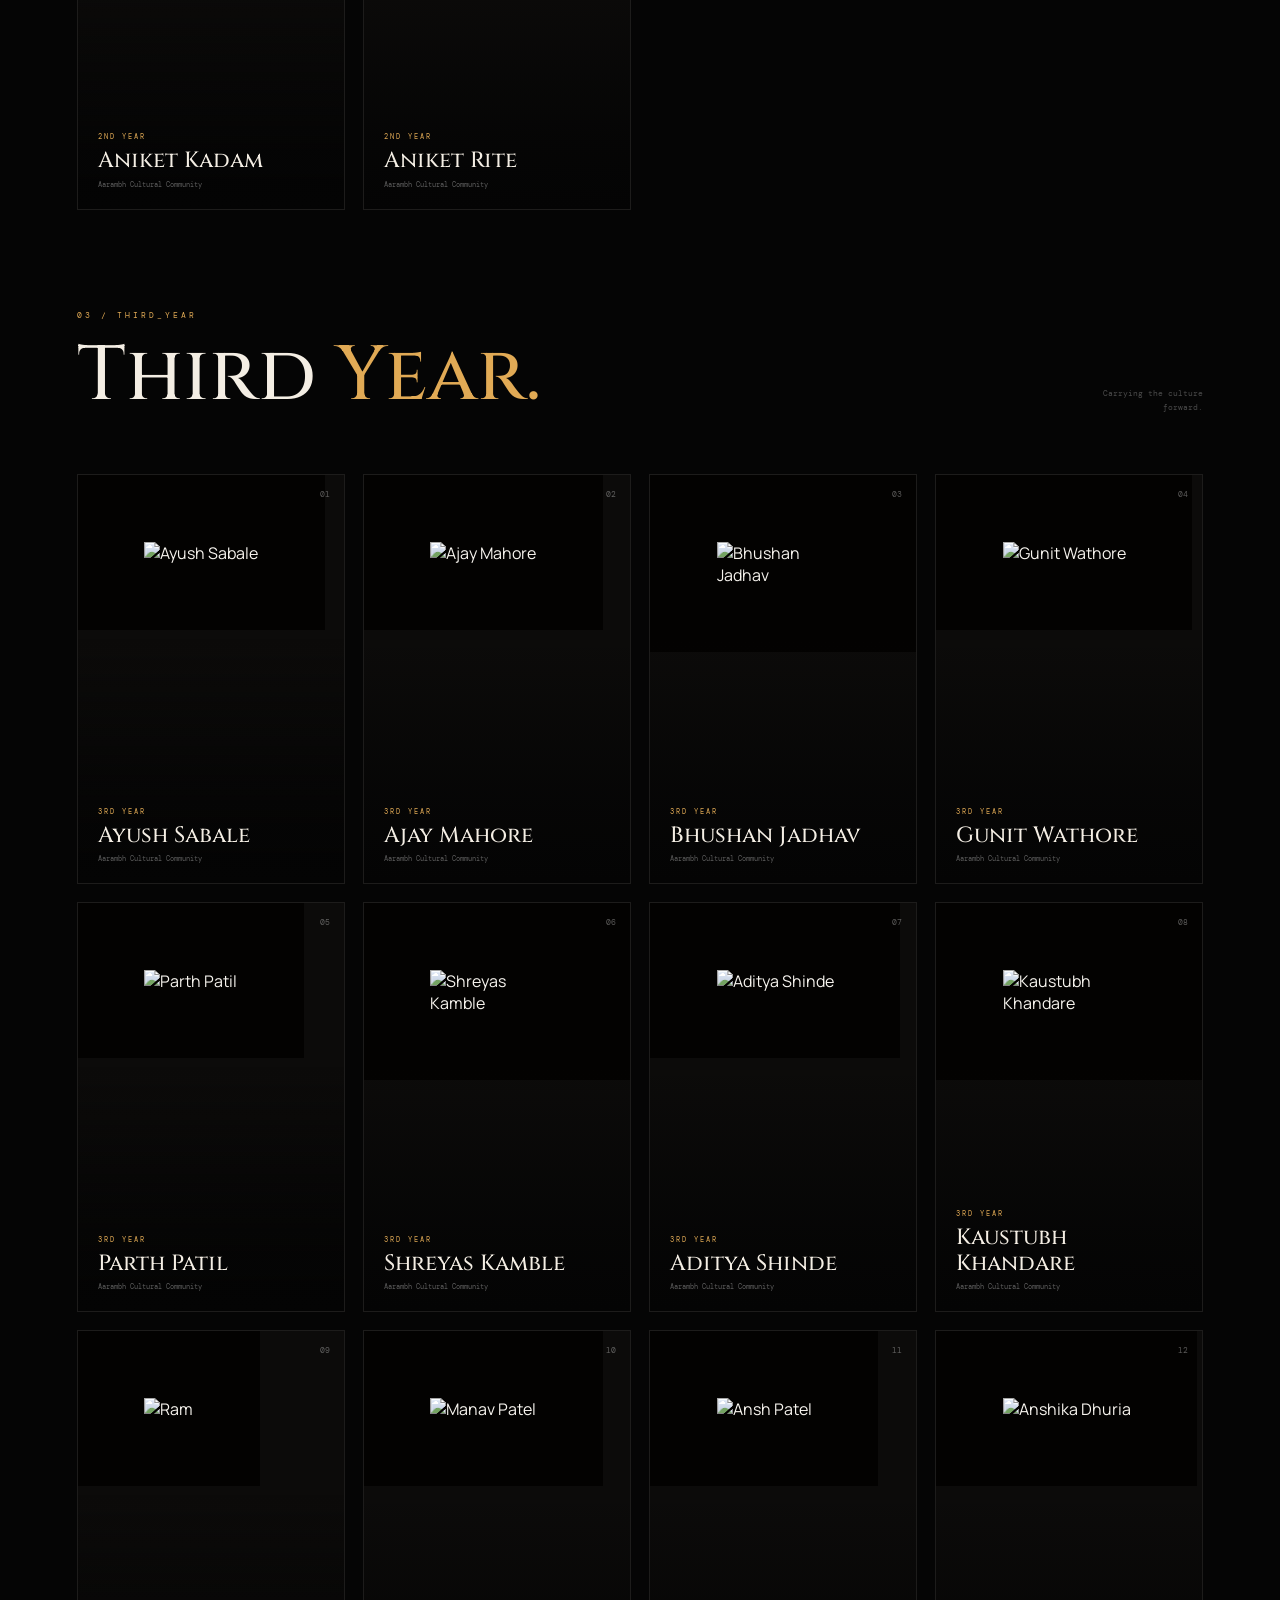
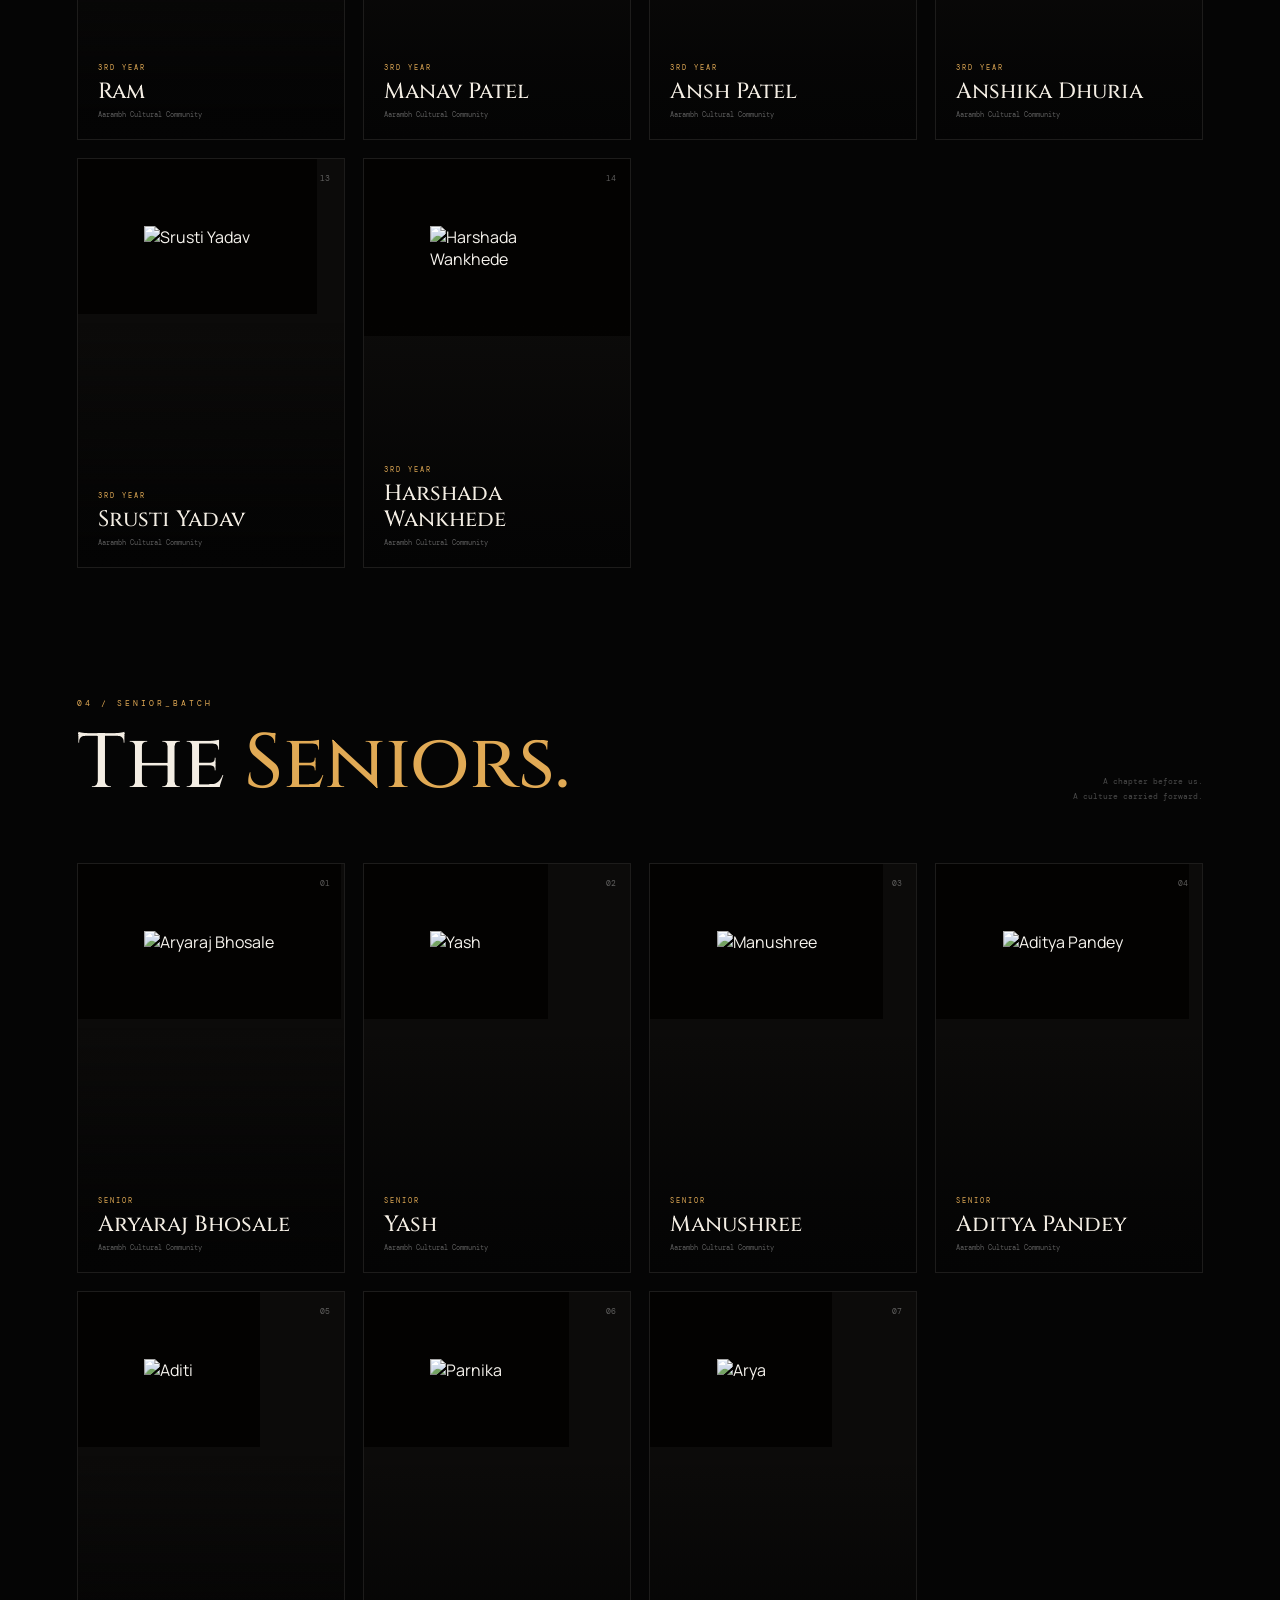
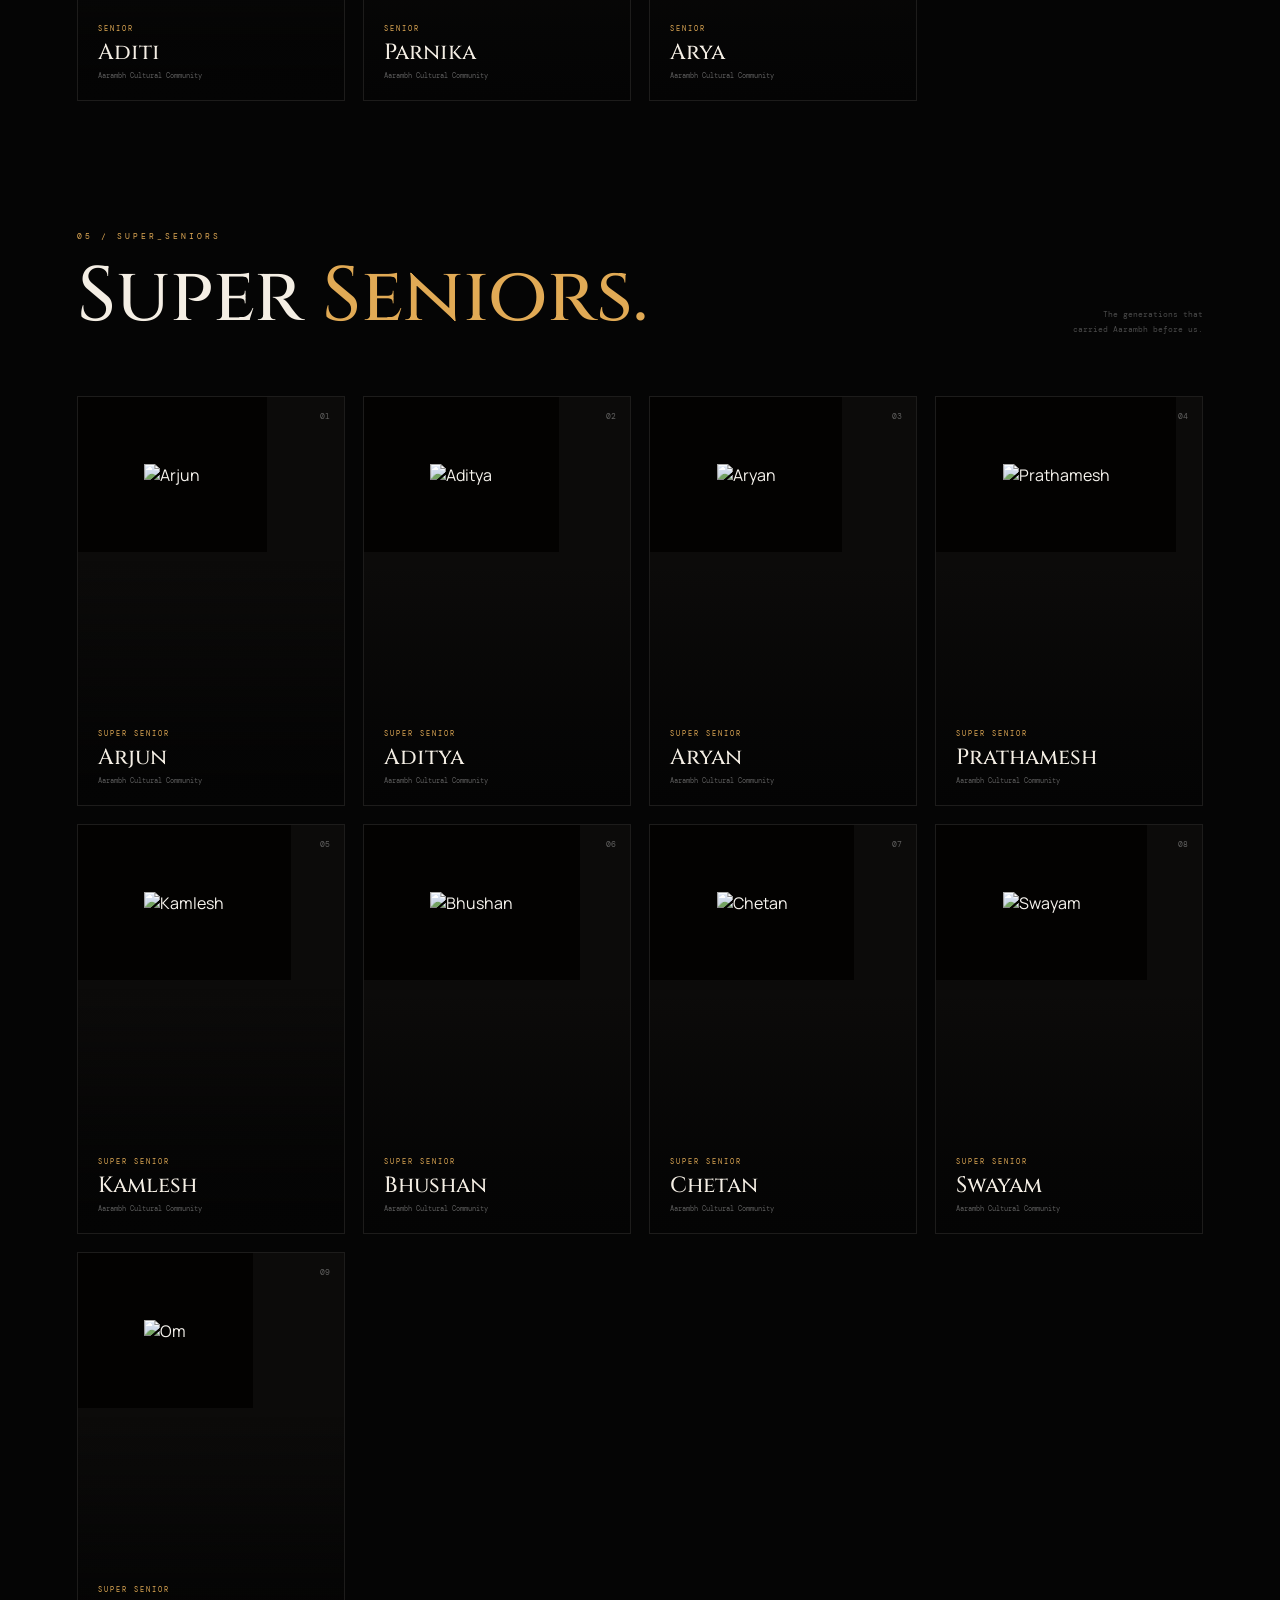
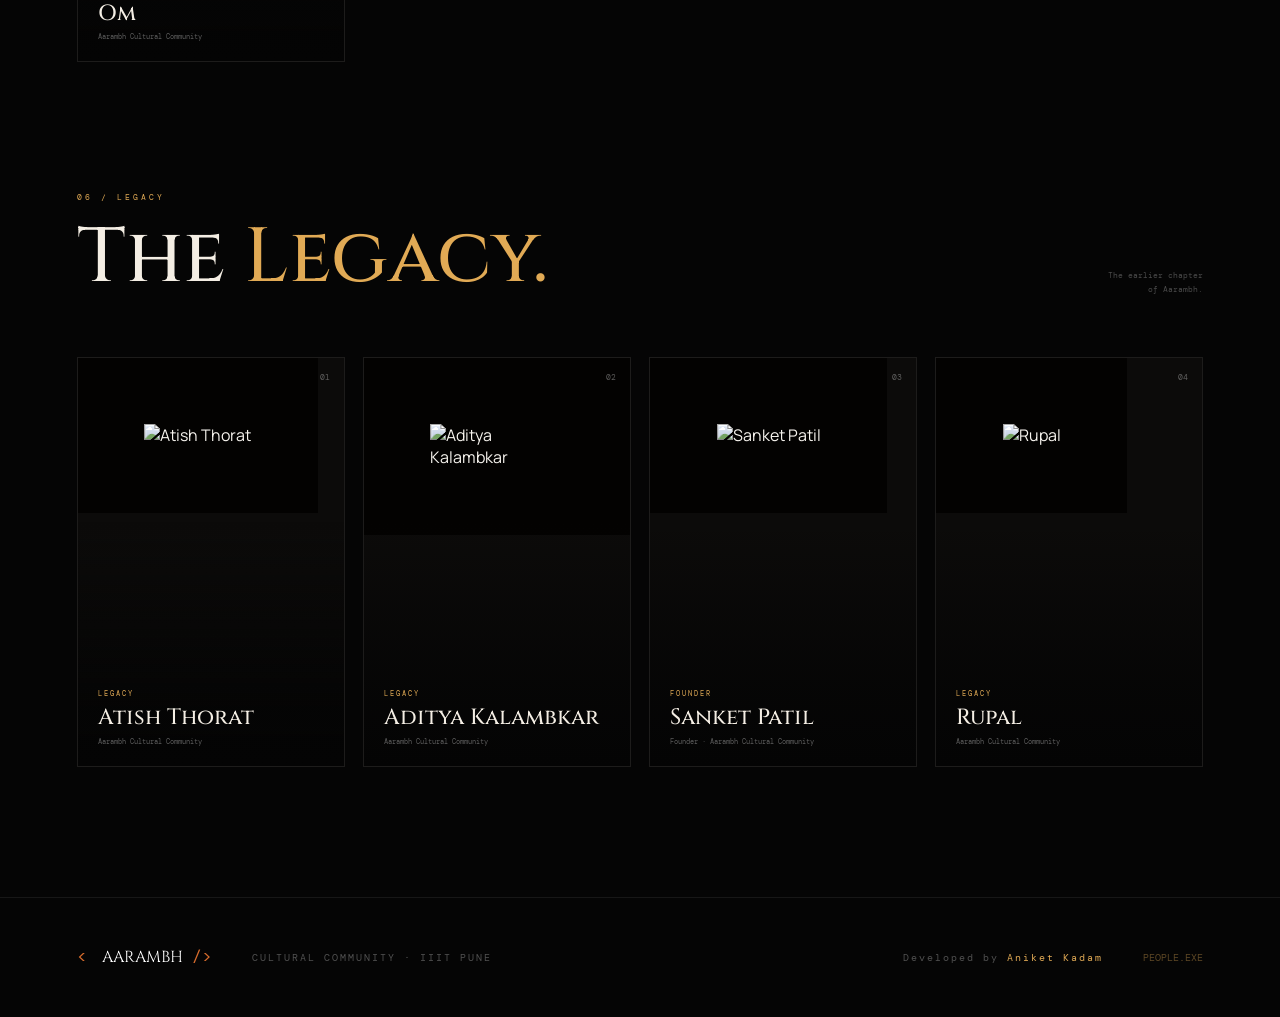
==== commit fd4e23a5: "jion added" ====
--- a/people.html
+++ b/people.html
@@ -59,27 +59,27 @@
 
 </head>
 
-
 <body>
 
+<!-- =====================================================
+     GLOBAL EFFECTS
+===================================================== -->
+
 <div class="global-grid-bg"></div>
-<!-- =========================================
-     GLOBAL EFFECTS
-========================================= -->
 
 <div class="noise"></div>
 
-<div class="mouse-glow" id="mouseGlow"></div>
-
-
-
-<!-- =========================================
+<div
+    class="mouse-glow"
+    id="mouseGlow"
+></div>
+
+
+<!-- =====================================================
      NAVBAR
-========================================= -->
+===================================================== -->
 
 <nav id="navbar">
-
-    <!-- SAME AARAMBH LOGO -->
 
     <a
         href="./index.html"
@@ -98,8 +98,6 @@
 
     </a>
 
-
-    <!-- NAV LINKS -->
 
     <div class="nav-links">
 
@@ -125,8 +123,6 @@
     </div>
 
 
-    <!-- RIGHT -->
-
     <div class="nav-actions">
 
         <div class="system-live">
@@ -141,8 +137,9 @@
         <!-- INSTAGRAM -->
 
         <a
-            href="https://www.instagram.com/aarambh_iiitp?igsh=MTV1N2R1andocWR2MQ=="
+            href="https://www.instagram.com/YOUR_USERNAME/"
             target="_blank"
+            rel="noopener noreferrer"
             class="nav-instagram"
             aria-label="Aarambh Instagram"
         >
@@ -185,9 +182,7 @@
             href="./index.html"
             class="back-button"
         >
-
             ← BACK
-
         </a>
 
     </div>
@@ -195,26 +190,22 @@
 </nav>
 
 
-
-<!-- =========================================
+<!-- =====================================================
      HERO
-========================================= -->
+===================================================== -->
 
 <header class="people-hero">
 
     <div class="hero-grid"></div>
 
     <div class="hero-orbit orbit-one"></div>
-
     <div class="hero-orbit orbit-two"></div>
 
 
     <div class="people-hero-content">
 
         <div class="section-code">
-
             04 / PEOPLE_DIRECTORY
-
         </div>
 
 
@@ -245,11 +236,9 @@
 
 
         <p>
-
             Different branches.
             Different stories.
             One community.
-
         </p>
 
 
@@ -259,10 +248,9 @@
 
                 <span class="status-dot"></span>
 
-                20 MEMBERS LOADED
-
-            </div>
-
+                34 MEMBERS LOADED
+
+            </div>
 
             <div>
                 IIIT PUNE
@@ -272,8 +260,6 @@
 
     </div>
 
-
-    <!-- DECORATIVE CODE -->
 
     <div class="hero-terminal">
 
@@ -298,12 +284,16 @@
 </header>
 
 
-
-<!-- =========================================
+<!-- =====================================================
      PEOPLE SECTION
-========================================= -->
+===================================================== -->
 
 <main class="people-section">
+
+
+    <!-- =================================================
+         MAIN HEADING
+    ================================================== -->
 
     <div class="people-header">
 
@@ -314,8 +304,13 @@
             </div>
 
             <h2>
+
                 Meet the
-                <span>Community.</span>
+
+                <span>
+                    Community.
+                </span>
+
             </h2>
 
         </div>
@@ -323,25 +318,192 @@
 
         <p>
 
-            Hover over a profile
+            The people who built,
             <br>
-            to discover the people
-            behind Aarambh.
+
+            carried and continue
+            <br>
+
+            the culture of Aarambh.
 
         </p>
 
     </div>
 
 
-
-    <!-- =========================================
-         PEOPLE GRID
-    ========================================= -->
+    <!-- =================================================
+         2ND YEAR
+         NAMES WILL BE ADDED LATER
+    ================================================== -->
+
+   <!-- =================================================
+     SECOND YEAR / CURRENT BATCH
+================================================== -->
+
+<div
+    class="people-header"
+    style="margin-top:100px;"
+>
+
+    <div>
+
+        <div class="section-code">
+            02 / CURRENT_BATCH
+        </div>
+
+        <h2>
+
+            Second
+
+            <span>
+                Year.
+            </span>
+
+        </h2>
+
+    </div>
+
+    <p>
+        The current generation
+        <br>
+        carrying Aarambh forward.
+    </p>
+
+</div>
+
+
+<div class="people-grid">
+
+
+    <!-- =================================================
+         01 ANIKET KADAM
+    ================================================== -->
+
+    <article class="person-card">
+
+        <div class="person-number">
+            01
+        </div>
+
+
+        <div class="person-image">
+
+            <img
+                src="./images/people/aniket-kadam.jpg"
+                alt="Aniket Kadam"
+                onerror="memberFallback(this)"
+            >
+
+            <div class="image-overlay"></div>
+
+        </div>
+
+
+        <div class="person-content">
+
+            <span class="branch">
+                2ND YEAR
+            </span>
+
+            <h3>
+                Aniket Kadam
+            </h3>
+
+            <p>
+                Aarambh Cultural Community
+            </p>
+
+        </div>
+
+    </article>
+
+
+
+    <!-- =================================================
+         02 ANIKET RITE
+    ================================================== -->
+
+    <article class="person-card">
+
+        <div class="person-number">
+            02
+        </div>
+
+
+        <div class="person-image">
+
+            <img
+                src="./images/people/aniket-rite.jpg"
+                alt="Aniket Rite"
+                onerror="memberFallback(this)"
+            >
+
+            <div class="image-overlay"></div>
+
+        </div>
+
+
+        <div class="person-content">
+
+            <span class="branch">
+                2ND YEAR
+            </span>
+
+            <h3>
+                Aniket Rite
+            </h3>
+
+            <p>
+                Aarambh Cultural Community
+            </p>
+
+        </div>
+
+    </article>
+
+
+</div>
+
+    <!-- =================================================
+         THIRD YEAR
+    ================================================== -->
+
+    <div
+        class="people-header"
+        style="margin-top:100px;"
+    >
+
+        <div>
+
+            <div class="section-code">
+                03 / THIRD_YEAR
+            </div>
+
+            <h2>
+
+                Third
+
+                <span>
+                    Year.
+                </span>
+
+            </h2>
+
+        </div>
+
+        <p>
+            Carrying the culture
+            <br>
+            forward.
+        </p>
+
+    </div>
+
 
     <div class="people-grid">
 
 
-        <!-- PERSON 01 -->
+        <!-- 01 AYUSH SABALE -->
 
         <article class="person-card">
 
@@ -352,35 +514,35 @@
             <div class="person-image">
 
                 <img
-                    src="https://i.pravatar.cc/600?img=12"
-                    alt="Member 01"
-                >
-
-                <div class="image-overlay"></div>
-
-            </div>
-
-            <div class="person-content">
-
-                <span class="branch">
-                    CSE
-                </span>
-
-                <h3>
-                    Member Name 01
-                </h3>
-
-                <p>
-                    Computer Science & Engineering
-                </p>
-
-            </div>
-
-        </article>
-
-
-
-        <!-- PERSON 02 -->
+                    src="./images/people/ayush-sabale.jpg"
+                    alt="Ayush Sabale"
+                    onerror="memberFallback(this)"
+                >
+
+                <div class="image-overlay"></div>
+
+            </div>
+
+            <div class="person-content">
+
+                <span class="branch">
+                    3RD YEAR
+                </span>
+
+                <h3>
+                    Ayush Sabale
+                </h3>
+
+                <p>
+                    Aarambh Cultural Community
+                </p>
+
+            </div>
+
+        </article>
+
+
+        <!-- 02 AJAY MAHORE -->
 
         <article class="person-card">
 
@@ -391,35 +553,35 @@
             <div class="person-image">
 
                 <img
-                    src="https://i.pravatar.cc/600?img=5"
-                    alt="Member 02"
-                >
-
-                <div class="image-overlay"></div>
-
-            </div>
-
-            <div class="person-content">
-
-                <span class="branch">
-                    ECE
-                </span>
-
-                <h3>
-                    Member Name 02
-                </h3>
-
-                <p>
-                    Electronics & Communication
-                </p>
-
-            </div>
-
-        </article>
-
-
-
-        <!-- PERSON 03 -->
+                    src="./images/people/ajay-mahore.jpg"
+                    alt="Ajay Mahore"
+                    onerror="memberFallback(this)"
+                >
+
+                <div class="image-overlay"></div>
+
+            </div>
+
+            <div class="person-content">
+
+                <span class="branch">
+                    3RD YEAR
+                </span>
+
+                <h3>
+                    Ajay Mahore
+                </h3>
+
+                <p>
+                    Aarambh Cultural Community
+                </p>
+
+            </div>
+
+        </article>
+
+
+        <!-- 03 BHUSHAN JADHAV -->
 
         <article class="person-card">
 
@@ -430,35 +592,35 @@
             <div class="person-image">
 
                 <img
-                    src="https://i.pravatar.cc/600?img=15"
-                    alt="Member 03"
-                >
-
-                <div class="image-overlay"></div>
-
-            </div>
-
-            <div class="person-content">
-
-                <span class="branch">
-                    CSE
-                </span>
-
-                <h3>
-                    Member Name 03
-                </h3>
-
-                <p>
-                    Computer Science & Engineering
-                </p>
-
-            </div>
-
-        </article>
-
-
-
-        <!-- PERSON 04 -->
+                    src="./images/people/bhushan-jadhav.jpg"
+                    alt="Bhushan Jadhav"
+                    onerror="memberFallback(this)"
+                >
+
+                <div class="image-overlay"></div>
+
+            </div>
+
+            <div class="person-content">
+
+                <span class="branch">
+                    3RD YEAR
+                </span>
+
+                <h3>
+                    Bhushan Jadhav
+                </h3>
+
+                <p>
+                    Aarambh Cultural Community
+                </p>
+
+            </div>
+
+        </article>
+
+
+        <!-- 04 GUNIT WATHORE -->
 
         <article class="person-card">
 
@@ -469,35 +631,35 @@
             <div class="person-image">
 
                 <img
-                    src="https://i.pravatar.cc/600?img=20"
-                    alt="Member 04"
-                >
-
-                <div class="image-overlay"></div>
-
-            </div>
-
-            <div class="person-content">
-
-                <span class="branch">
-                    CSE
-                </span>
-
-                <h3>
-                    Member Name 04
-                </h3>
-
-                <p>
-                    Computer Science & Engineering
-                </p>
-
-            </div>
-
-        </article>
-
-
-
-        <!-- PERSON 05 -->
+                    src="./images/people/gunit-wathore.jpg"
+                    alt="Gunit Wathore"
+                    onerror="memberFallback(this)"
+                >
+
+                <div class="image-overlay"></div>
+
+            </div>
+
+            <div class="person-content">
+
+                <span class="branch">
+                    3RD YEAR
+                </span>
+
+                <h3>
+                    Gunit Wathore
+                </h3>
+
+                <p>
+                    Aarambh Cultural Community
+                </p>
+
+            </div>
+
+        </article>
+
+
+        <!-- 05 PARTH PATIL -->
 
         <article class="person-card">
 
@@ -508,35 +670,35 @@
             <div class="person-image">
 
                 <img
-                    src="https://i.pravatar.cc/600?img=25"
-                    alt="Member 05"
-                >
-
-                <div class="image-overlay"></div>
-
-            </div>
-
-            <div class="person-content">
-
-                <span class="branch">
-                    ECE
-                </span>
-
-                <h3>
-                    Member Name 05
-                </h3>
-
-                <p>
-                    Electronics & Communication
-                </p>
-
-            </div>
-
-        </article>
-
-
-
-        <!-- PERSON 06 -->
+                    src="./images/people/parth-patil.jpg"
+                    alt="Parth Patil"
+                    onerror="memberFallback(this)"
+                >
+
+                <div class="image-overlay"></div>
+
+            </div>
+
+            <div class="person-content">
+
+                <span class="branch">
+                    3RD YEAR
+                </span>
+
+                <h3>
+                    Parth Patil
+                </h3>
+
+                <p>
+                    Aarambh Cultural Community
+                </p>
+
+            </div>
+
+        </article>
+
+
+        <!-- 06 SHREYAS KAMBLE -->
 
         <article class="person-card">
 
@@ -547,35 +709,35 @@
             <div class="person-image">
 
                 <img
-                    src="https://i.pravatar.cc/600?img=30"
-                    alt="Member 06"
-                >
-
-                <div class="image-overlay"></div>
-
-            </div>
-
-            <div class="person-content">
-
-                <span class="branch">
-                    CSE
-                </span>
-
-                <h3>
-                    Member Name 06
-                </h3>
-
-                <p>
-                    Computer Science & Engineering
-                </p>
-
-            </div>
-
-        </article>
-
-
-
-        <!-- PERSON 07 -->
+                    src="./images/people/shreyas-kamble.jpg"
+                    alt="Shreyas Kamble"
+                    onerror="memberFallback(this)"
+                >
+
+                <div class="image-overlay"></div>
+
+            </div>
+
+            <div class="person-content">
+
+                <span class="branch">
+                    3RD YEAR
+                </span>
+
+                <h3>
+                    Shreyas Kamble
+                </h3>
+
+                <p>
+                    Aarambh Cultural Community
+                </p>
+
+            </div>
+
+        </article>
+
+
+        <!-- 07 ADITYA SHINDE -->
 
         <article class="person-card">
 
@@ -586,35 +748,35 @@
             <div class="person-image">
 
                 <img
-                    src="https://i.pravatar.cc/600?img=33"
-                    alt="Member 07"
-                >
-
-                <div class="image-overlay"></div>
-
-            </div>
-
-            <div class="person-content">
-
-                <span class="branch">
-                    ECE
-                </span>
-
-                <h3>
-                    Member Name 07
-                </h3>
-
-                <p>
-                    Electronics & Communication
-                </p>
-
-            </div>
-
-        </article>
-
-
-
-        <!-- PERSON 08 -->
+                    src="./images/people/aditya-shinde.jpg"
+                    alt="Aditya Shinde"
+                    onerror="memberFallback(this)"
+                >
+
+                <div class="image-overlay"></div>
+
+            </div>
+
+            <div class="person-content">
+
+                <span class="branch">
+                    3RD YEAR
+                </span>
+
+                <h3>
+                    Aditya Shinde
+                </h3>
+
+                <p>
+                    Aarambh Cultural Community
+                </p>
+
+            </div>
+
+        </article>
+
+
+        <!-- 08 KAUSTUBH KHANDARE -->
 
         <article class="person-card">
 
@@ -625,35 +787,35 @@
             <div class="person-image">
 
                 <img
-                    src="https://i.pravatar.cc/600?img=36"
-                    alt="Member 08"
-                >
-
-                <div class="image-overlay"></div>
-
-            </div>
-
-            <div class="person-content">
-
-                <span class="branch">
-                    CSE
-                </span>
-
-                <h3>
-                    Member Name 08
-                </h3>
-
-                <p>
-                    Computer Science & Engineering
-                </p>
-
-            </div>
-
-        </article>
-
-
-
-        <!-- PERSON 09 -->
+                    src="./images/people/kaustubh-khandare.jpg"
+                    alt="Kaustubh Khandare"
+                    onerror="memberFallback(this)"
+                >
+
+                <div class="image-overlay"></div>
+
+            </div>
+
+            <div class="person-content">
+
+                <span class="branch">
+                    3RD YEAR
+                </span>
+
+                <h3>
+                    Kaustubh Khandare
+                </h3>
+
+                <p>
+                    Aarambh Cultural Community
+                </p>
+
+            </div>
+
+        </article>
+
+
+        <!-- 09 RAM -->
 
         <article class="person-card">
 
@@ -664,35 +826,35 @@
             <div class="person-image">
 
                 <img
-                    src="https://i.pravatar.cc/600?img=41"
-                    alt="Member 09"
-                >
-
-                <div class="image-overlay"></div>
-
-            </div>
-
-            <div class="person-content">
-
-                <span class="branch">
-                    CSE
-                </span>
-
-                <h3>
-                    Member Name 09
-                </h3>
-
-                <p>
-                    Computer Science & Engineering
-                </p>
-
-            </div>
-
-        </article>
-
-
-
-        <!-- PERSON 10 -->
+                    src="./images/people/ram.jpg"
+                    alt="Ram"
+                    onerror="memberFallback(this)"
+                >
+
+                <div class="image-overlay"></div>
+
+            </div>
+
+            <div class="person-content">
+
+                <span class="branch">
+                    3RD YEAR
+                </span>
+
+                <h3>
+                    Ram
+                </h3>
+
+                <p>
+                    Aarambh Cultural Community
+                </p>
+
+            </div>
+
+        </article>
+
+
+        <!-- 10 MANAV PATEL -->
 
         <article class="person-card">
 
@@ -703,26 +865,183 @@
             <div class="person-image">
 
                 <img
-                    src="https://i.pravatar.cc/600?img=45"
-                    alt="Member 10"
-                >
-
-                <div class="image-overlay"></div>
-
-            </div>
-
-            <div class="person-content">
-
-                <span class="branch">
-                    ECE
-                </span>
-
-                <h3>
-                    Member Name 10
-                </h3>
-
-                <p>
-                    Electronics & Communication
+                    src="./images/people/manav-patel.jpg"
+                    alt="Manav Patel"
+                    onerror="memberFallback(this)"
+                >
+
+                <div class="image-overlay"></div>
+
+            </div>
+
+            <div class="person-content">
+
+                <span class="branch">
+                    3RD YEAR
+                </span>
+
+                <h3>
+                    Manav Patel
+                </h3>
+
+                <p>
+                    Aarambh Cultural Community
+                </p>
+
+            </div>
+
+        </article>
+
+
+        <!-- 11 ANSH PATEL -->
+
+        <article class="person-card">
+
+            <div class="person-number">
+                11
+            </div>
+
+            <div class="person-image">
+
+                <img
+                    src="./images/people/ansh-patel.jpg"
+                    alt="Ansh Patel"
+                    onerror="memberFallback(this)"
+                >
+
+                <div class="image-overlay"></div>
+
+            </div>
+
+            <div class="person-content">
+
+                <span class="branch">
+                    3RD YEAR
+                </span>
+
+                <h3>
+                    Ansh Patel
+                </h3>
+
+                <p>
+                    Aarambh Cultural Community
+                </p>
+
+            </div>
+
+        </article>
+
+
+        <!-- 12 ANSHIKA DHURIA -->
+
+        <article class="person-card">
+
+            <div class="person-number">
+                12
+            </div>
+
+            <div class="person-image">
+
+                <img
+                    src="./images/people/anshika-dhuria.jpg"
+                    alt="Anshika Dhuria"
+                    onerror="memberFallback(this)"
+                >
+
+                <div class="image-overlay"></div>
+
+            </div>
+
+            <div class="person-content">
+
+                <span class="branch">
+                    3RD YEAR
+                </span>
+
+                <h3>
+                    Anshika Dhuria
+                </h3>
+
+                <p>
+                    Aarambh Cultural Community
+                </p>
+
+            </div>
+
+        </article>
+
+
+        <!-- 13 SRUSTI YADAV -->
+
+        <article class="person-card">
+
+            <div class="person-number">
+                13
+            </div>
+
+            <div class="person-image">
+
+                <img
+                    src="./images/people/srusti-yadav.jpg"
+                    alt="Srusti Yadav"
+                    onerror="memberFallback(this)"
+                >
+
+                <div class="image-overlay"></div>
+
+            </div>
+
+            <div class="person-content">
+
+                <span class="branch">
+                    3RD YEAR
+                </span>
+
+                <h3>
+                    Srusti Yadav
+                </h3>
+
+                <p>
+                    Aarambh Cultural Community
+                </p>
+
+            </div>
+
+        </article>
+
+
+        <!-- 14 HARSHADA WANKHEDE -->
+
+        <article class="person-card">
+
+            <div class="person-number">
+                14
+            </div>
+
+            <div class="person-image">
+
+                <img
+                    src="./images/people/harshada-wankhede.jpg"
+                    alt="Harshada Wankhede"
+                    onerror="memberFallback(this)"
+                >
+
+                <div class="image-overlay"></div>
+
+            </div>
+
+            <div class="person-content">
+
+                <span class="branch">
+                    3RD YEAR
+                </span>
+
+                <h3>
+                    Harshada Wankhede
+                </h3>
+
+                <p>
+                    Aarambh Cultural Community
                 </p>
 
             </div>
@@ -732,13 +1051,918 @@
 
     </div>
 
+
+    <!-- =================================================
+         SENIOR BATCH
+    ================================================== -->
+
+    <div
+        class="people-header"
+        style="margin-top:130px;"
+    >
+
+        <div>
+
+            <div class="section-code">
+                04 / SENIOR_BATCH
+            </div>
+
+            <h2>
+
+                The
+
+                <span>
+                    Seniors.
+                </span>
+
+            </h2>
+
+        </div>
+
+        <p>
+            A chapter before us.
+            <br>
+            A culture carried forward.
+        </p>
+
+    </div>
+
+
+    <div class="people-grid">
+
+
+        <!-- 01 ARYARAJ BHOSALE -->
+
+        <article class="person-card">
+
+            <div class="person-number">
+                01
+            </div>
+
+            <div class="person-image">
+
+                <img
+                    src="./images/people/aryaraj-bhosale.jpg"
+                    alt="Aryaraj Bhosale"
+                    onerror="memberFallback(this)"
+                >
+
+                <div class="image-overlay"></div>
+
+            </div>
+
+            <div class="person-content">
+
+                <span class="branch">
+                    SENIOR
+                </span>
+
+                <h3>
+                    Aryaraj Bhosale
+                </h3>
+
+                <p>
+                    Aarambh Cultural Community
+                </p>
+
+            </div>
+
+        </article>
+
+
+        <!-- 02 YASH -->
+
+        <article class="person-card">
+
+            <div class="person-number">
+                02
+            </div>
+
+            <div class="person-image">
+
+                <img
+                    src="./images/people/yash.jpg"
+                    alt="Yash"
+                    onerror="memberFallback(this)"
+                >
+
+                <div class="image-overlay"></div>
+
+            </div>
+
+            <div class="person-content">
+
+                <span class="branch">
+                    SENIOR
+                </span>
+
+                <h3>
+                    Yash
+                </h3>
+
+                <p>
+                    Aarambh Cultural Community
+                </p>
+
+            </div>
+
+        </article>
+
+
+        <!-- 03 MANUSHREE -->
+
+        <article class="person-card">
+
+            <div class="person-number">
+                03
+            </div>
+
+            <div class="person-image">
+
+                <img
+                    src="./images/people/manushree.jpg"
+                    alt="Manushree"
+                    onerror="memberFallback(this)"
+                >
+
+                <div class="image-overlay"></div>
+
+            </div>
+
+            <div class="person-content">
+
+                <span class="branch">
+                    SENIOR
+                </span>
+
+                <h3>
+                    Manushree
+                </h3>
+
+                <p>
+                    Aarambh Cultural Community
+                </p>
+
+            </div>
+
+        </article>
+
+
+        <!-- 04 ADITYA PANDEY -->
+
+        <article class="person-card">
+
+            <div class="person-number">
+                04
+            </div>
+
+            <div class="person-image">
+
+                <img
+                    src="./images/people/aditya-pandey.jpg"
+                    alt="Aditya Pandey"
+                    onerror="memberFallback(this)"
+                >
+
+                <div class="image-overlay"></div>
+
+            </div>
+
+            <div class="person-content">
+
+                <span class="branch">
+                    SENIOR
+                </span>
+
+                <h3>
+                    Aditya Pandey
+                </h3>
+
+                <p>
+                    Aarambh Cultural Community
+                </p>
+
+            </div>
+
+        </article>
+
+
+        <!-- 05 ADITI -->
+
+        <article class="person-card">
+
+            <div class="person-number">
+                05
+            </div>
+
+            <div class="person-image">
+
+                <img
+                    src="./images/people/aditi.jpg"
+                    alt="Aditi"
+                    onerror="memberFallback(this)"
+                >
+
+                <div class="image-overlay"></div>
+
+            </div>
+
+            <div class="person-content">
+
+                <span class="branch">
+                    SENIOR
+                </span>
+
+                <h3>
+                    Aditi
+                </h3>
+
+                <p>
+                    Aarambh Cultural Community
+                </p>
+
+            </div>
+
+        </article>
+
+
+        <!-- 06 PARNIKA -->
+
+        <article class="person-card">
+
+            <div class="person-number">
+                06
+            </div>
+
+            <div class="person-image">
+
+                <img
+                    src="./images/people/parnika.jpg"
+                    alt="Parnika"
+                    onerror="memberFallback(this)"
+                >
+
+                <div class="image-overlay"></div>
+
+            </div>
+
+            <div class="person-content">
+
+                <span class="branch">
+                    SENIOR
+                </span>
+
+                <h3>
+                    Parnika
+                </h3>
+
+                <p>
+                    Aarambh Cultural Community
+                </p>
+
+            </div>
+
+        </article>
+
+
+        <!-- 07 ARYA -->
+
+        <article class="person-card">
+
+            <div class="person-number">
+                07
+            </div>
+
+            <div class="person-image">
+
+                <img
+                    src="./images/people/arya.jpg"
+                    alt="Arya"
+                    onerror="memberFallback(this)"
+                >
+
+                <div class="image-overlay"></div>
+
+            </div>
+
+            <div class="person-content">
+
+                <span class="branch">
+                    SENIOR
+                </span>
+
+                <h3>
+                    Arya
+                </h3>
+
+                <p>
+                    Aarambh Cultural Community
+                </p>
+
+            </div>
+
+        </article>
+
+
+    </div>
+
+
+    <!-- =================================================
+         SUPER SENIORS
+    ================================================== -->
+
+    <div
+        class="people-header"
+        style="margin-top:130px;"
+    >
+
+        <div>
+
+            <div class="section-code">
+                05 / SUPER_SENIORS
+            </div>
+
+            <h2>
+
+                Super
+
+                <span>
+                    Seniors.
+                </span>
+
+            </h2>
+
+        </div>
+
+        <p>
+            The generations that
+            <br>
+            carried Aarambh before us.
+        </p>
+
+    </div>
+
+
+    <div class="people-grid">
+
+
+        <!-- 01 ARJUN -->
+
+        <article class="person-card">
+
+            <div class="person-number">
+                01
+            </div>
+
+            <div class="person-image">
+
+                <img
+                    src="./images/people/arjun.jpg"
+                    alt="Arjun"
+                    onerror="memberFallback(this)"
+                >
+
+                <div class="image-overlay"></div>
+
+            </div>
+
+            <div class="person-content">
+
+                <span class="branch">
+                    SUPER SENIOR
+                </span>
+
+                <h3>
+                    Arjun
+                </h3>
+
+                <p>
+                    Aarambh Cultural Community
+                </p>
+
+            </div>
+
+        </article>
+
+
+        <!-- 02 ADITYA -->
+
+        <article class="person-card">
+
+            <div class="person-number">
+                02
+            </div>
+
+            <div class="person-image">
+
+                <img
+                    src="./images/people/aditya-super-senior.jpg"
+                    alt="Aditya"
+                    onerror="memberFallback(this)"
+                >
+
+                <div class="image-overlay"></div>
+
+            </div>
+
+            <div class="person-content">
+
+                <span class="branch">
+                    SUPER SENIOR
+                </span>
+
+                <h3>
+                    Aditya
+                </h3>
+
+                <p>
+                    Aarambh Cultural Community
+                </p>
+
+            </div>
+
+        </article>
+
+
+        <!-- 03 ARYAN -->
+
+        <article class="person-card">
+
+            <div class="person-number">
+                03
+            </div>
+
+            <div class="person-image">
+
+                <img
+                    src="./images/people/aryan.jpg"
+                    alt="Aryan"
+                    onerror="memberFallback(this)"
+                >
+
+                <div class="image-overlay"></div>
+
+            </div>
+
+            <div class="person-content">
+
+                <span class="branch">
+                    SUPER SENIOR
+                </span>
+
+                <h3>
+                    Aryan
+                </h3>
+
+                <p>
+                    Aarambh Cultural Community
+                </p>
+
+            </div>
+
+        </article>
+
+
+        <!-- 04 PRATHAMESH -->
+
+        <article class="person-card">
+
+            <div class="person-number">
+                04
+            </div>
+
+            <div class="person-image">
+
+                <img
+                    src="./images/people/prathamesh.jpg"
+                    alt="Prathamesh"
+                    onerror="memberFallback(this)"
+                >
+
+                <div class="image-overlay"></div>
+
+            </div>
+
+            <div class="person-content">
+
+                <span class="branch">
+                    SUPER SENIOR
+                </span>
+
+                <h3>
+                    Prathamesh
+                </h3>
+
+                <p>
+                    Aarambh Cultural Community
+                </p>
+
+            </div>
+
+        </article>
+
+
+        <!-- 05 KAMLESH -->
+
+        <article class="person-card">
+
+            <div class="person-number">
+                05
+            </div>
+
+            <div class="person-image">
+
+                <img
+                    src="./images/people/kamlesh.jpg"
+                    alt="Kamlesh"
+                    onerror="memberFallback(this)"
+                >
+
+                <div class="image-overlay"></div>
+
+            </div>
+
+            <div class="person-content">
+
+                <span class="branch">
+                    SUPER SENIOR
+                </span>
+
+                <h3>
+                    Kamlesh
+                </h3>
+
+                <p>
+                    Aarambh Cultural Community
+                </p>
+
+            </div>
+
+        </article>
+
+
+        <!-- 06 BHUSHAN -->
+
+        <article class="person-card">
+
+            <div class="person-number">
+                06
+            </div>
+
+            <div class="person-image">
+
+                <img
+                    src="./images/people/bhushan-super-senior.jpg"
+                    alt="Bhushan"
+                    onerror="memberFallback(this)"
+                >
+
+                <div class="image-overlay"></div>
+
+            </div>
+
+            <div class="person-content">
+
+                <span class="branch">
+                    SUPER SENIOR
+                </span>
+
+                <h3>
+                    Bhushan
+                </h3>
+
+                <p>
+                    Aarambh Cultural Community
+                </p>
+
+            </div>
+
+        </article>
+
+
+        <!-- 07 CHETAN -->
+
+        <article class="person-card">
+
+            <div class="person-number">
+                07
+            </div>
+
+            <div class="person-image">
+
+                <img
+                    src="./images/people/chetan.jpg"
+                    alt="Chetan"
+                    onerror="memberFallback(this)"
+                >
+
+                <div class="image-overlay"></div>
+
+            </div>
+
+            <div class="person-content">
+
+                <span class="branch">
+                    SUPER SENIOR
+                </span>
+
+                <h3>
+                    Chetan
+                </h3>
+
+                <p>
+                    Aarambh Cultural Community
+                </p>
+
+            </div>
+
+        </article>
+
+
+        <!-- 08 SWAYAM -->
+
+        <article class="person-card">
+
+            <div class="person-number">
+                08
+            </div>
+
+            <div class="person-image">
+
+                <img
+                    src="./images/people/swayam.jpg"
+                    alt="Swayam"
+                    onerror="memberFallback(this)"
+                >
+
+                <div class="image-overlay"></div>
+
+            </div>
+
+            <div class="person-content">
+
+                <span class="branch">
+                    SUPER SENIOR
+                </span>
+
+                <h3>
+                    Swayam
+                </h3>
+
+                <p>
+                    Aarambh Cultural Community
+                </p>
+
+            </div>
+
+        </article>
+
+
+        <!-- 09 OM -->
+
+        <article class="person-card">
+
+            <div class="person-number">
+                09
+            </div>
+
+            <div class="person-image">
+
+                <img
+                    src="./images/people/om.jpg"
+                    alt="Om"
+                    onerror="memberFallback(this)"
+                >
+
+                <div class="image-overlay"></div>
+
+            </div>
+
+            <div class="person-content">
+
+                <span class="branch">
+                    SUPER SENIOR
+                </span>
+
+                <h3>
+                    Om
+                </h3>
+
+                <p>
+                    Aarambh Cultural Community
+                </p>
+
+            </div>
+
+        </article>
+
+
+    </div>
+
+
+    <!-- =================================================
+         LEGACY / EARLY GENERATION
+    ================================================== -->
+
+    <div
+        class="people-header"
+        style="margin-top:130px;"
+    >
+
+        <div>
+
+            <div class="section-code">
+                06 / LEGACY
+            </div>
+
+            <h2>
+
+                The
+
+                <span>
+                    Legacy.
+                </span>
+
+            </h2>
+
+        </div>
+
+        <p>
+            The earlier chapter
+            <br>
+            of Aarambh.
+        </p>
+
+    </div>
+
+
+    <div class="people-grid">
+
+
+        <!-- 01 ATISH THORAT -->
+
+        <article class="person-card">
+
+            <div class="person-number">
+                01
+            </div>
+
+            <div class="person-image">
+
+                <img
+                    src="./images/people/atish-thorat.jpg"
+                    alt="Atish Thorat"
+                    onerror="memberFallback(this)"
+                >
+
+                <div class="image-overlay"></div>
+
+            </div>
+
+            <div class="person-content">
+
+                <span class="branch">
+                    LEGACY
+                </span>
+
+                <h3>
+                    Atish Thorat
+                </h3>
+
+                <p>
+                    Aarambh Cultural Community
+                </p>
+
+            </div>
+
+        </article>
+
+
+        <!-- 02 ADITYA KALAMBKAR -->
+
+        <article class="person-card">
+
+            <div class="person-number">
+                02
+            </div>
+
+            <div class="person-image">
+
+                <img
+                    src="./images/people/aditya-kalambkar.jpg"
+                    alt="Aditya Kalambkar"
+                    onerror="memberFallback(this)"
+                >
+
+                <div class="image-overlay"></div>
+
+            </div>
+
+            <div class="person-content">
+
+                <span class="branch">
+                    LEGACY
+                </span>
+
+                <h3>
+                    Aditya Kalambkar
+                </h3>
+
+                <p>
+                    Aarambh Cultural Community
+                </p>
+
+            </div>
+
+        </article>
+
+
+        <!-- 03 SANKET PATIL / FOUNDER -->
+
+        <article class="person-card founder-card">
+
+            <div class="person-number">
+                03
+            </div>
+
+            <div class="person-image">
+
+                <img
+                    src="./images/people/sanket-patil.jpg"
+                    alt="Sanket Patil"
+                    onerror="memberFallback(this)"
+                >
+
+                <div class="image-overlay"></div>
+
+            </div>
+
+            <div class="person-content">
+
+                <span class="branch">
+                    FOUNDER
+                </span>
+
+                <h3>
+                    Sanket Patil
+                </h3>
+
+                <p>
+                    Founder · Aarambh Cultural Community
+                </p>
+
+            </div>
+
+        </article>
+
+
+        <!-- 04 RUPAL -->
+
+        <article class="person-card">
+
+            <div class="person-number">
+                04
+            </div>
+
+            <div class="person-image">
+
+                <img
+                    src="./images/people/rupal.jpg"
+                    alt="Rupal"
+                    onerror="memberFallback(this)"
+                >
+
+                <div class="image-overlay"></div>
+
+            </div>
+
+            <div class="person-content">
+
+                <span class="branch">
+                    LEGACY
+                </span>
+
+                <h3>
+                    Rupal
+                </h3>
+
+                <p>
+                    Aarambh Cultural Community
+                </p>
+
+            </div>
+
+        </article>
+
+
+    </div>
+
 </main>
 
 
-
-<!-- =========================================
+<!-- =====================================================
      FOOTER
-========================================= -->
+===================================================== -->
 
 <footer>
 
@@ -778,13 +2002,190 @@
 </footer>
 
 
-
-<!-- =========================================
-     PAGE SCRIPT
-========================================= -->
-
-<script src="./people.js"></script>
-
+<!-- =====================================================
+     SCRIPT
+===================================================== -->
+
+<script>
+
+    /* =================================================
+       IMAGE FALLBACK
+       Photo nahi mili to Aarambh logo dikhega
+    ================================================= */
+
+    function memberFallback(img) {
+
+        img.onerror = null;
+
+        img.src =
+            "https://res.cloudinary.com/sn8krgue/image/upload/v1786532656/aarambh-logo1.png";
+
+        img.style.objectFit =
+            "contain";
+
+        img.style.padding =
+            "25%";
+
+        img.style.background =
+            "#090806";
+
+    }
+
+
+    /* =================================================
+       NAVBAR
+    ================================================= */
+
+    const navbar =
+        document.getElementById(
+            "navbar"
+        );
+
+    window.addEventListener(
+        "scroll",
+        () => {
+
+            navbar.classList.toggle(
+                "scrolled",
+                window.scrollY > 40
+            );
+
+        },
+        {
+            passive: true
+        }
+    );
+
+
+    /* =================================================
+       CARD REVEAL
+    ================================================= */
+
+    const cards =
+        document.querySelectorAll(
+            ".person-card"
+        );
+
+
+    const observer =
+        new IntersectionObserver(
+
+            entries => {
+
+                entries.forEach(
+                    entry => {
+
+                        if (
+                            entry.isIntersecting
+                        ) {
+
+                            entry.target
+                                .classList
+                                .add(
+                                    "visible"
+                                );
+
+                            observer.unobserve(
+                                entry.target
+                            );
+
+                        }
+
+                    }
+                );
+
+            },
+
+            {
+                threshold: .12
+            }
+
+        );
+
+
+    cards.forEach(
+        card =>
+            observer.observe(
+                card
+            )
+    );
+
+
+    /* =================================================
+       MOUSE GLOW
+    ================================================= */
+
+    const glow =
+        document.getElementById(
+            "mouseGlow"
+        );
+
+
+    if (
+        glow &&
+        window.matchMedia(
+            "(pointer:fine)"
+        ).matches
+    ) {
+
+        let mouseX =
+            window.innerWidth / 2;
+
+        let mouseY =
+            window.innerHeight / 2;
+
+        let glowX =
+            mouseX;
+
+        let glowY =
+            mouseY;
+
+
+        document.addEventListener(
+            "mousemove",
+            event => {
+
+                mouseX =
+                    event.clientX;
+
+                mouseY =
+                    event.clientY;
+
+            }
+        );
+
+
+        function animateGlow() {
+
+            glowX +=
+                (mouseX - glowX) *
+                .08;
+
+            glowY +=
+                (mouseY - glowY) *
+                .08;
+
+
+            glow.style.transform =
+                `translate3d(
+                    ${glowX - 250}px,
+                    ${glowY - 250}px,
+                    0
+                )`;
+
+
+            requestAnimationFrame(
+                animateGlow
+            );
+
+        }
+
+
+        animateGlow();
+
+    }
+
+</script>
 
 </body>
 </html>
--- a/people.css
+++ b/people.css
@@ -295,7 +295,7 @@
         var(--mono);
 
     font-size:
-        8px;
+        11px;
 
     text-decoration:
         none;
@@ -1384,7 +1384,7 @@
         var(--mono);
 
     font-size:
-        7px;
+        10px;
 
     letter-spacing:
         2px;
@@ -1417,7 +1417,7 @@
         var(--mono);
 
     font-size:
-        7px;
+        10px;
 
     color:
         var(--gold);
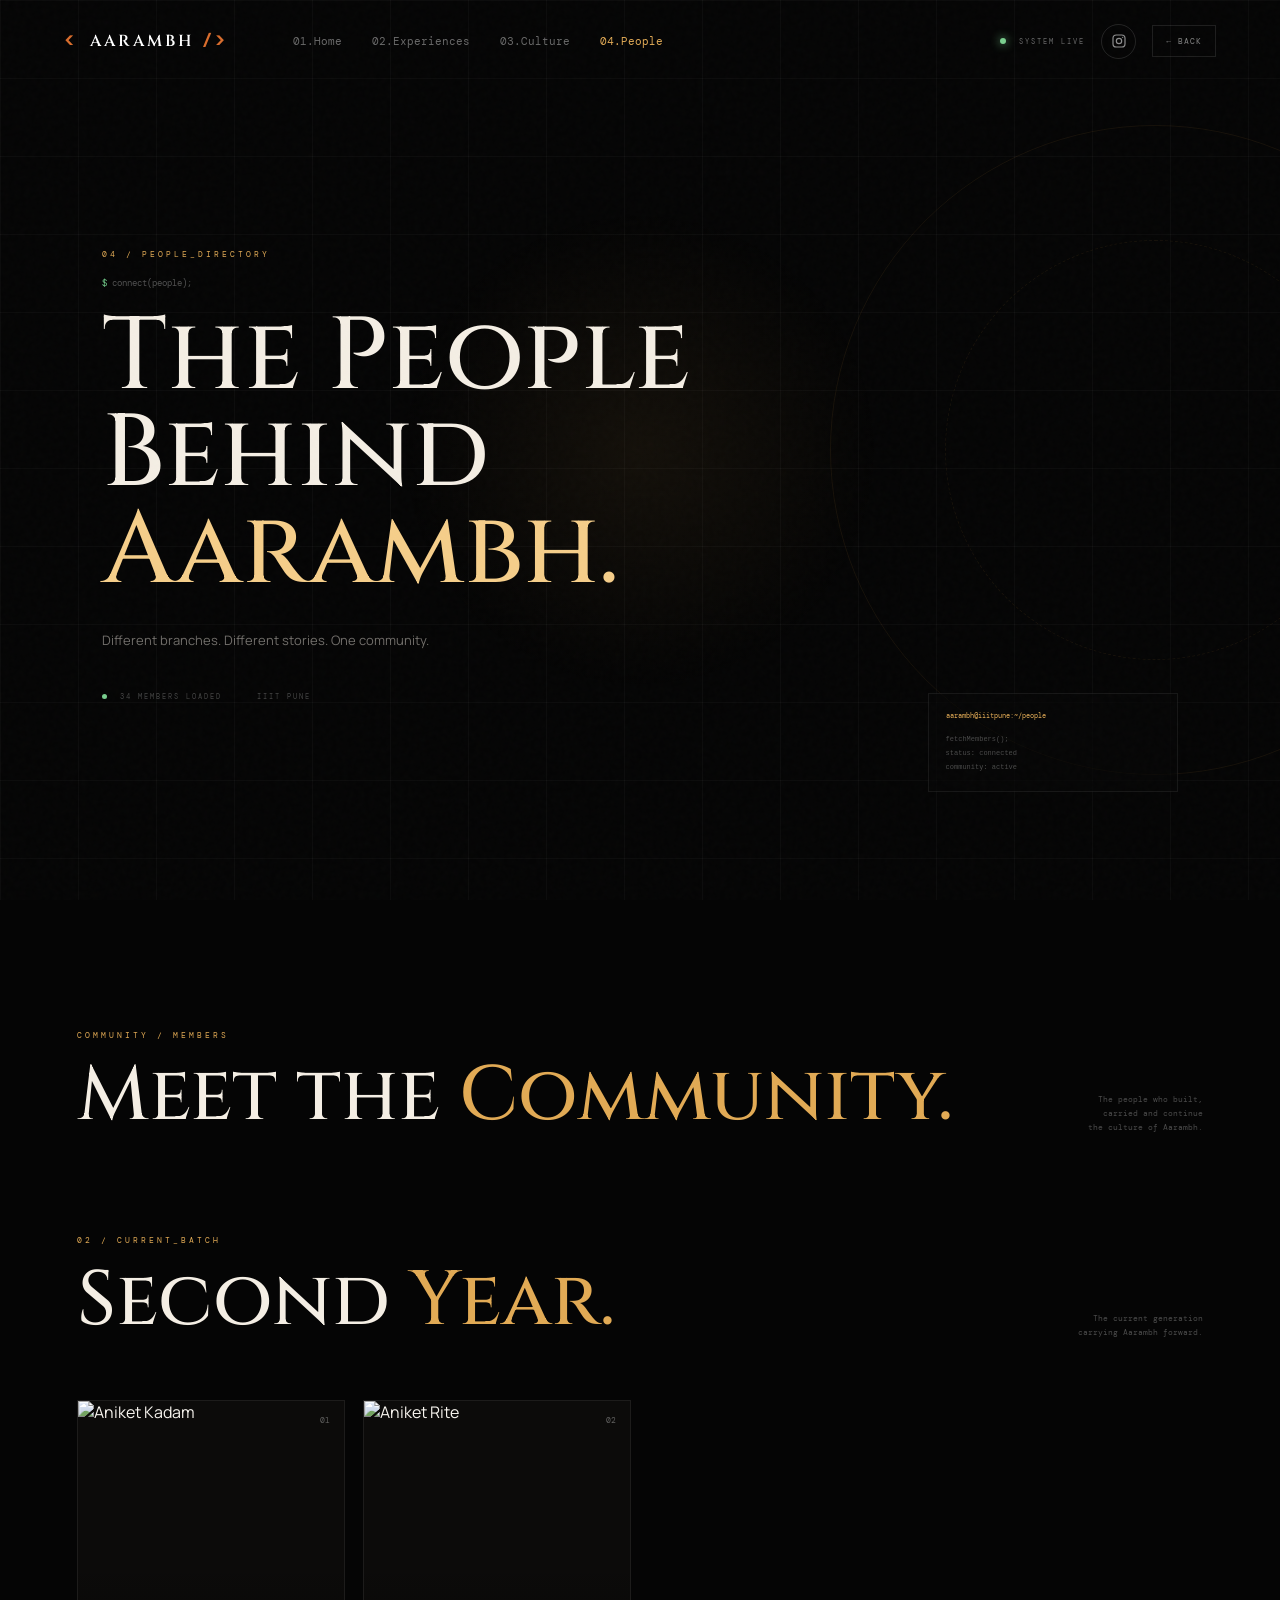
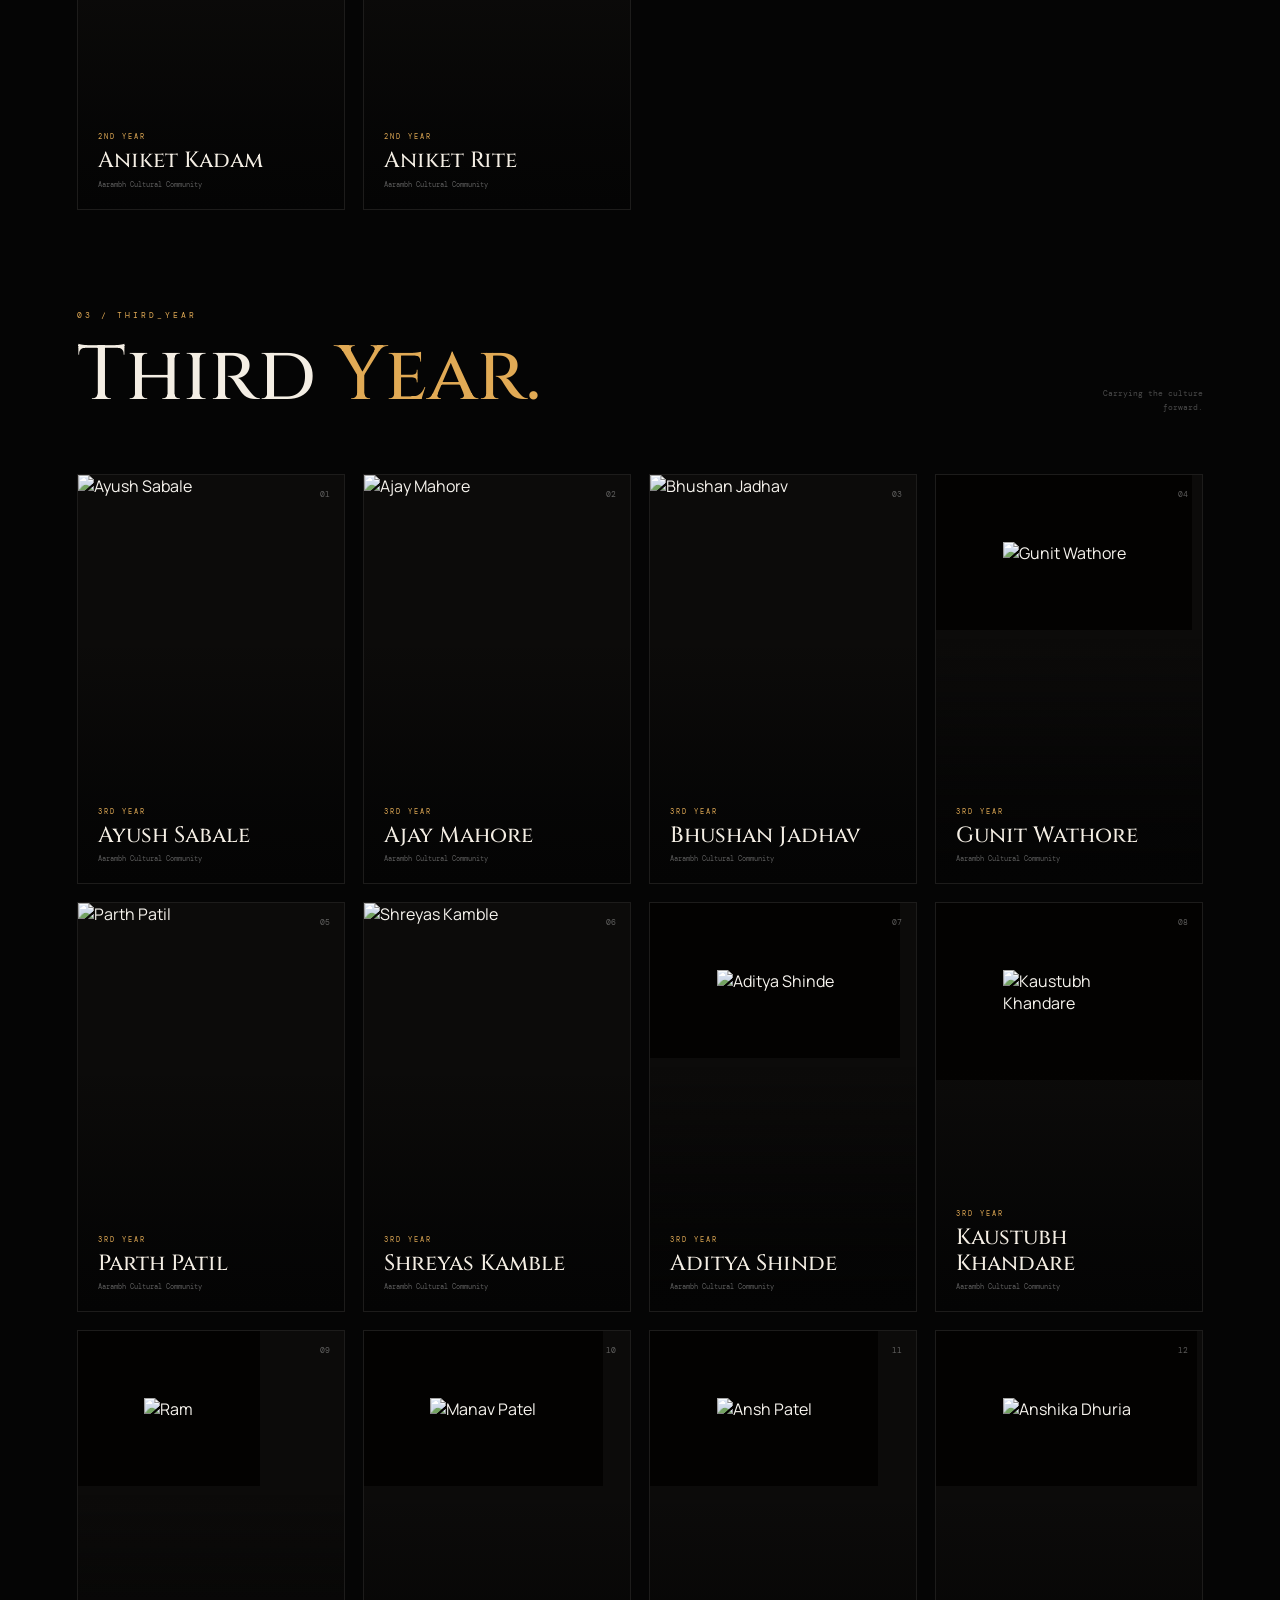
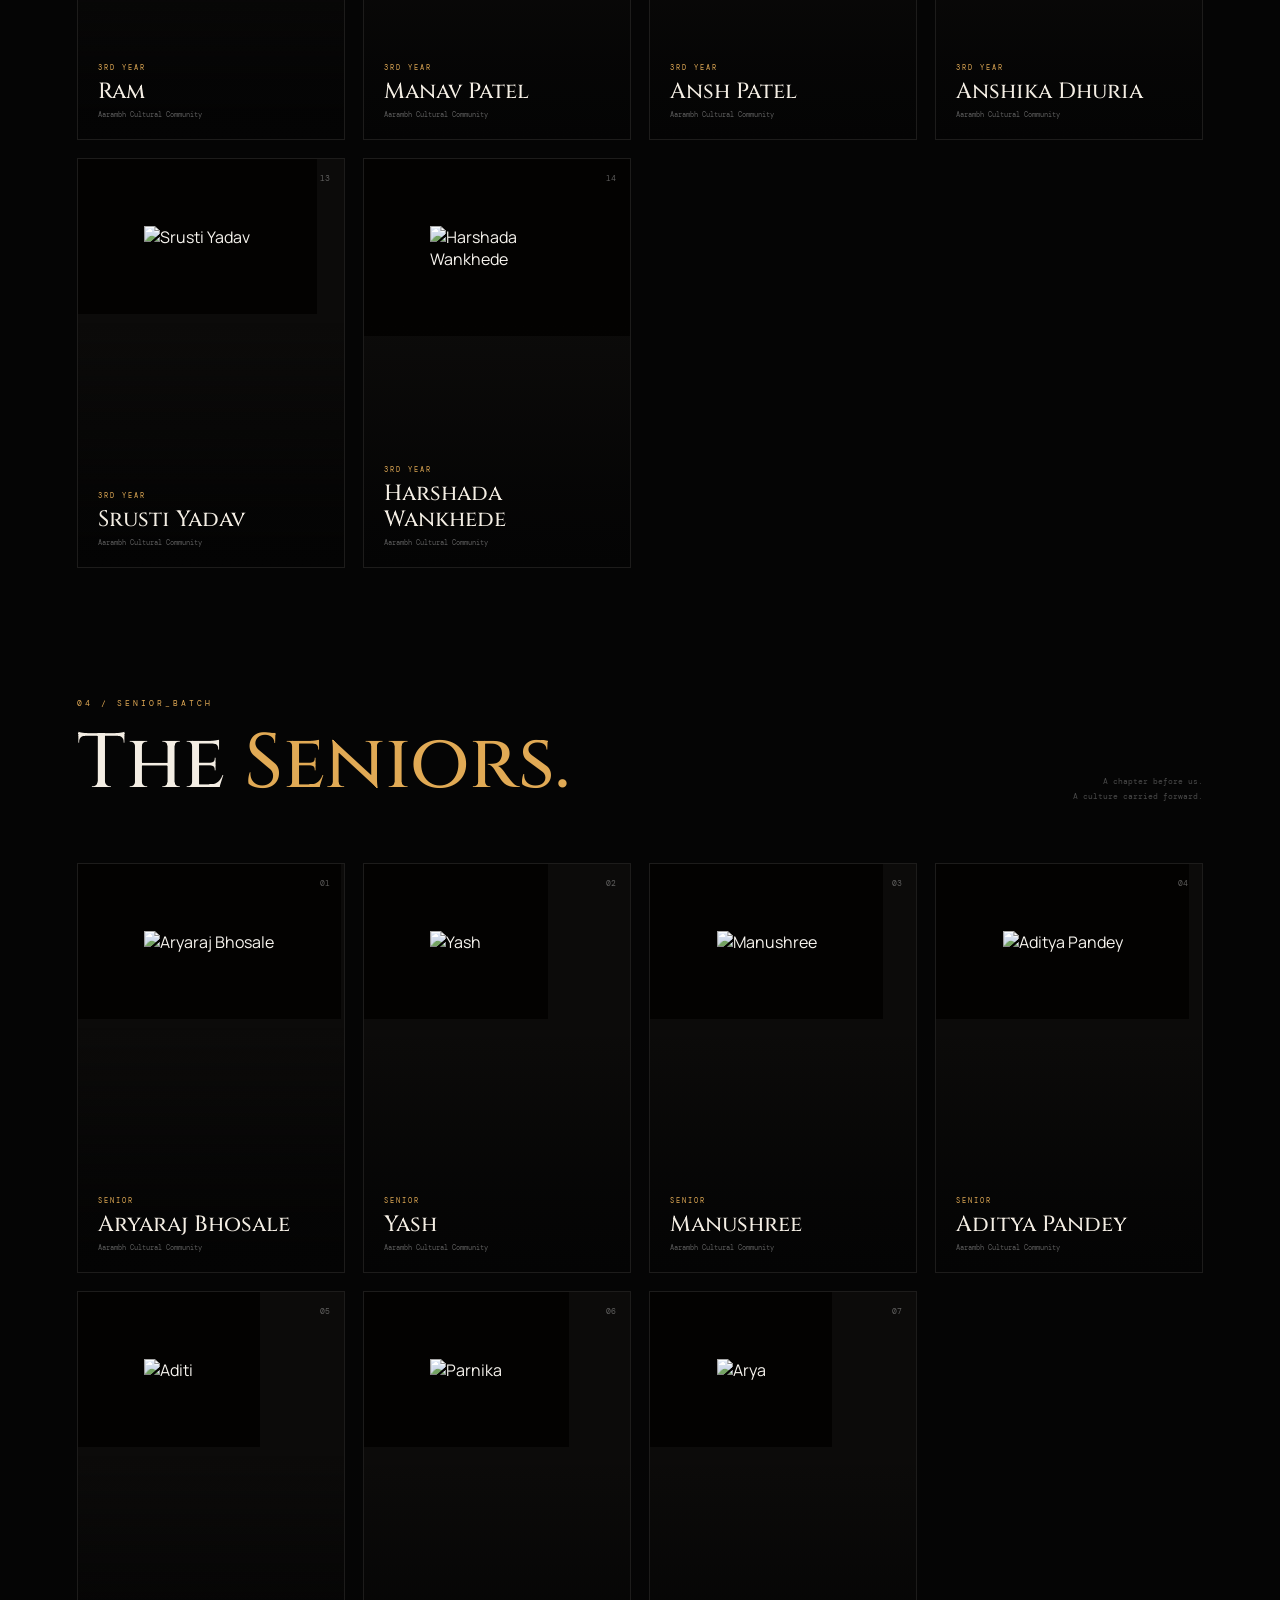
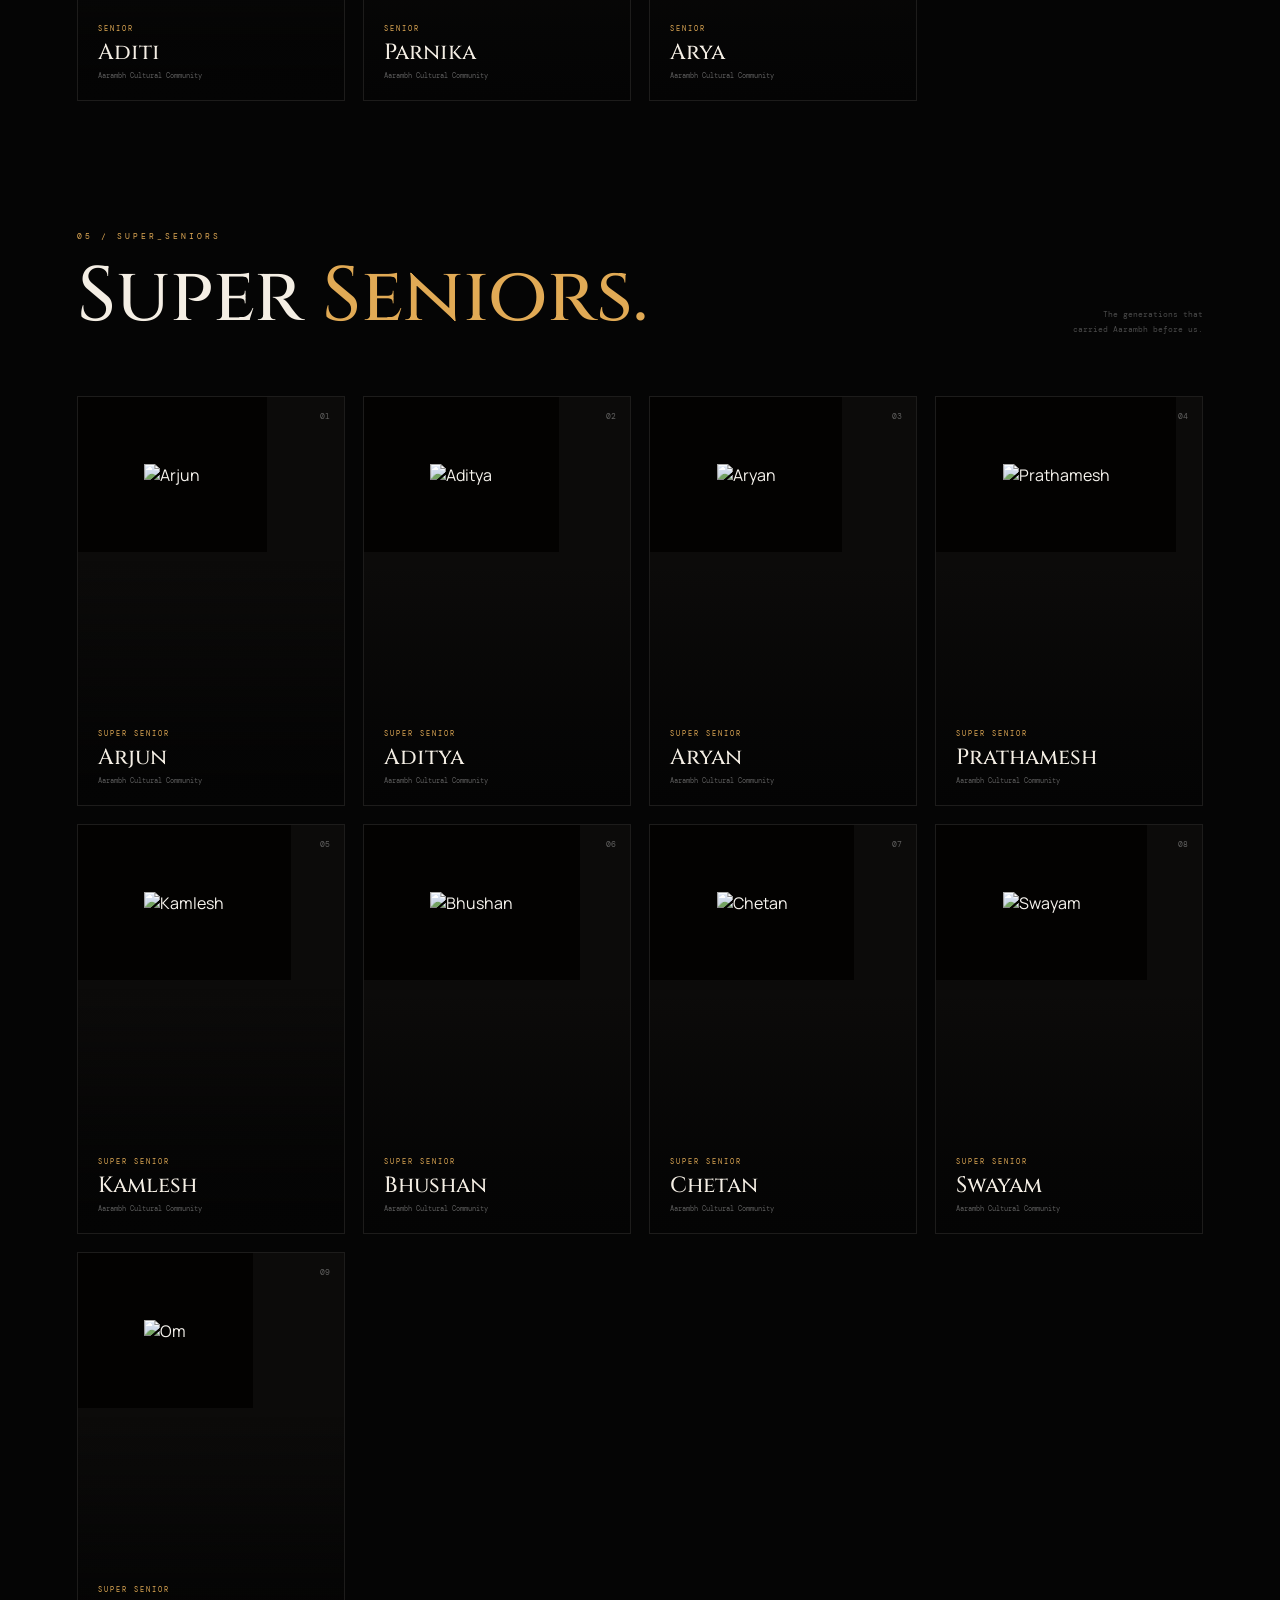
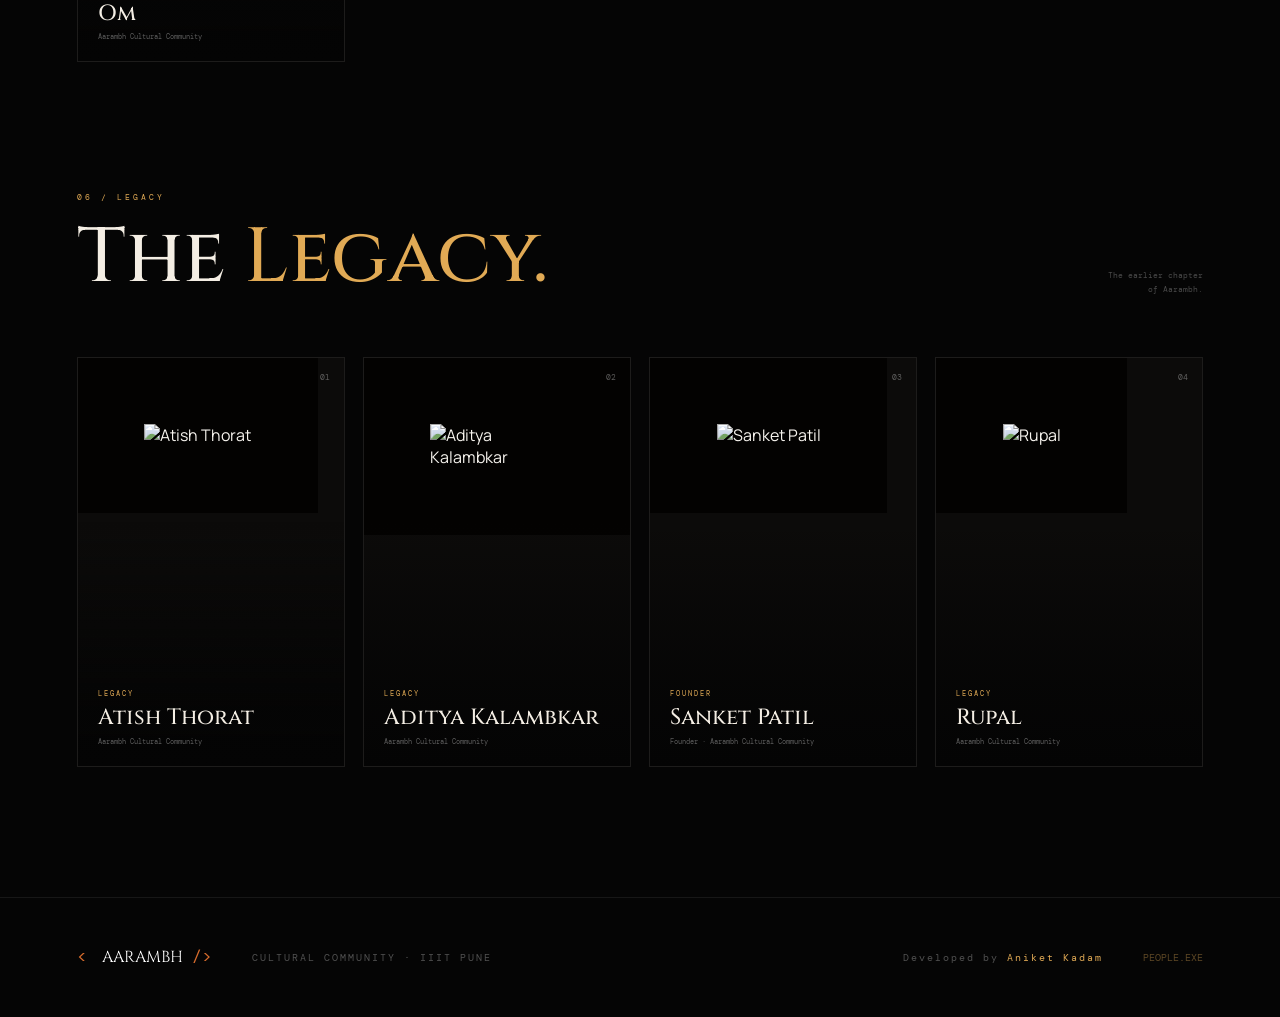
==== commit 1f16eb02: "changes" ====
--- a/people.html
+++ b/people.html
@@ -389,7 +389,7 @@
         <div class="person-image">
 
             <img
-                src="./images/people/aniket-kadam.jpg"
+                src="https://res.cloudinary.com/sn8krgue/image/upload/v1786983349/WhatsApp_Image_2026-08-17_at_21.44.36.jpg"
                 alt="Aniket Kadam"
                 onerror="memberFallback(this)"
             >
@@ -433,7 +433,7 @@
         <div class="person-image">
 
             <img
-                src="./images/people/aniket-rite.jpg"
+                src="https://res.cloudinary.com/sn8krgue/image/upload/v1786907368/WhatsApp_Image_2026-08-17_at_00.38.53.jpg"
                 alt="Aniket Rite"
                 onerror="memberFallback(this)"
             >
@@ -514,7 +514,7 @@
             <div class="person-image">
 
                 <img
-                    src="./images/people/ayush-sabale.jpg"
+                    src="https://res.cloudinary.com/sn8krgue/image/upload/v1786983808/WhatsApp_Image_2026-08-17_at_21.52.51.jpg"
                     alt="Ayush Sabale"
                     onerror="memberFallback(this)"
                 >
@@ -553,7 +553,7 @@
             <div class="person-image">
 
                 <img
-                    src="./images/people/ajay-mahore.jpg"
+                    src="https://res.cloudinary.com/sn8krgue/image/upload/v1786983347/WhatsApp_Image_2026-08-17_at_14.20.41.jpg"
                     alt="Ajay Mahore"
                     onerror="memberFallback(this)"
                 >
@@ -592,7 +592,7 @@
             <div class="person-image">
 
                 <img
-                    src="./images/people/bhushan-jadhav.jpg"
+                    src="https://res.cloudinary.com/sn8krgue/image/upload/v1786907288/Screenshot_2026-08-17_003631.jpg"
                     alt="Bhushan Jadhav"
                     onerror="memberFallback(this)"
                 >
@@ -670,7 +670,7 @@
             <div class="person-image">
 
                 <img
-                    src="./images/people/parth-patil.jpg"
+                    src="https://res.cloudinary.com/sn8krgue/image/upload/v1786906561/Screenshot_2026-08-17_002219.png"
                     alt="Parth Patil"
                     onerror="memberFallback(this)"
                 >
@@ -709,7 +709,7 @@
             <div class="person-image">
 
                 <img
-                    src="./images/people/shreyas-kamble.jpg"
+                    src="https://res.cloudinary.com/sn8krgue/image/upload/v1786906710/708753145_18080960987561610_1625760314504374355_n.jpg"
                     alt="Shreyas Kamble"
                     onerror="memberFallback(this)"
                 >
@@ -748,7 +748,7 @@
             <div class="person-image">
 
                 <img
-                    src="./images/people/aditya-shinde.jpg"
+                    src="https://res.cloudinary.com/sn8krgue/image/upload/v1786906798/Screenshot_2026-08-17_002939.png"
                     alt="Aditya Shinde"
                     onerror="memberFallback(this)"
                 >
@@ -787,7 +787,7 @@
             <div class="person-image">
 
                 <img
-                    src="./images/people/kaustubh-khandare.jpg"
+                    src="https://res.cloudinary.com/sn8krgue/image/upload/v1786906977/466696917_3514458805522123_3816991054220276028_n.jpg"
                     alt="Kaustubh Khandare"
                     onerror="memberFallback(this)"
                 >
@@ -1102,7 +1102,7 @@
             <div class="person-image">
 
                 <img
-                    src="./images/people/aryaraj-bhosale.jpg"
+                    src="https://res.cloudinary.com/sn8krgue/image/upload/v1786907502/Screenshot_2026-08-17_004124.png"
                     alt="Aryaraj Bhosale"
                     onerror="memberFallback(this)"
                 >
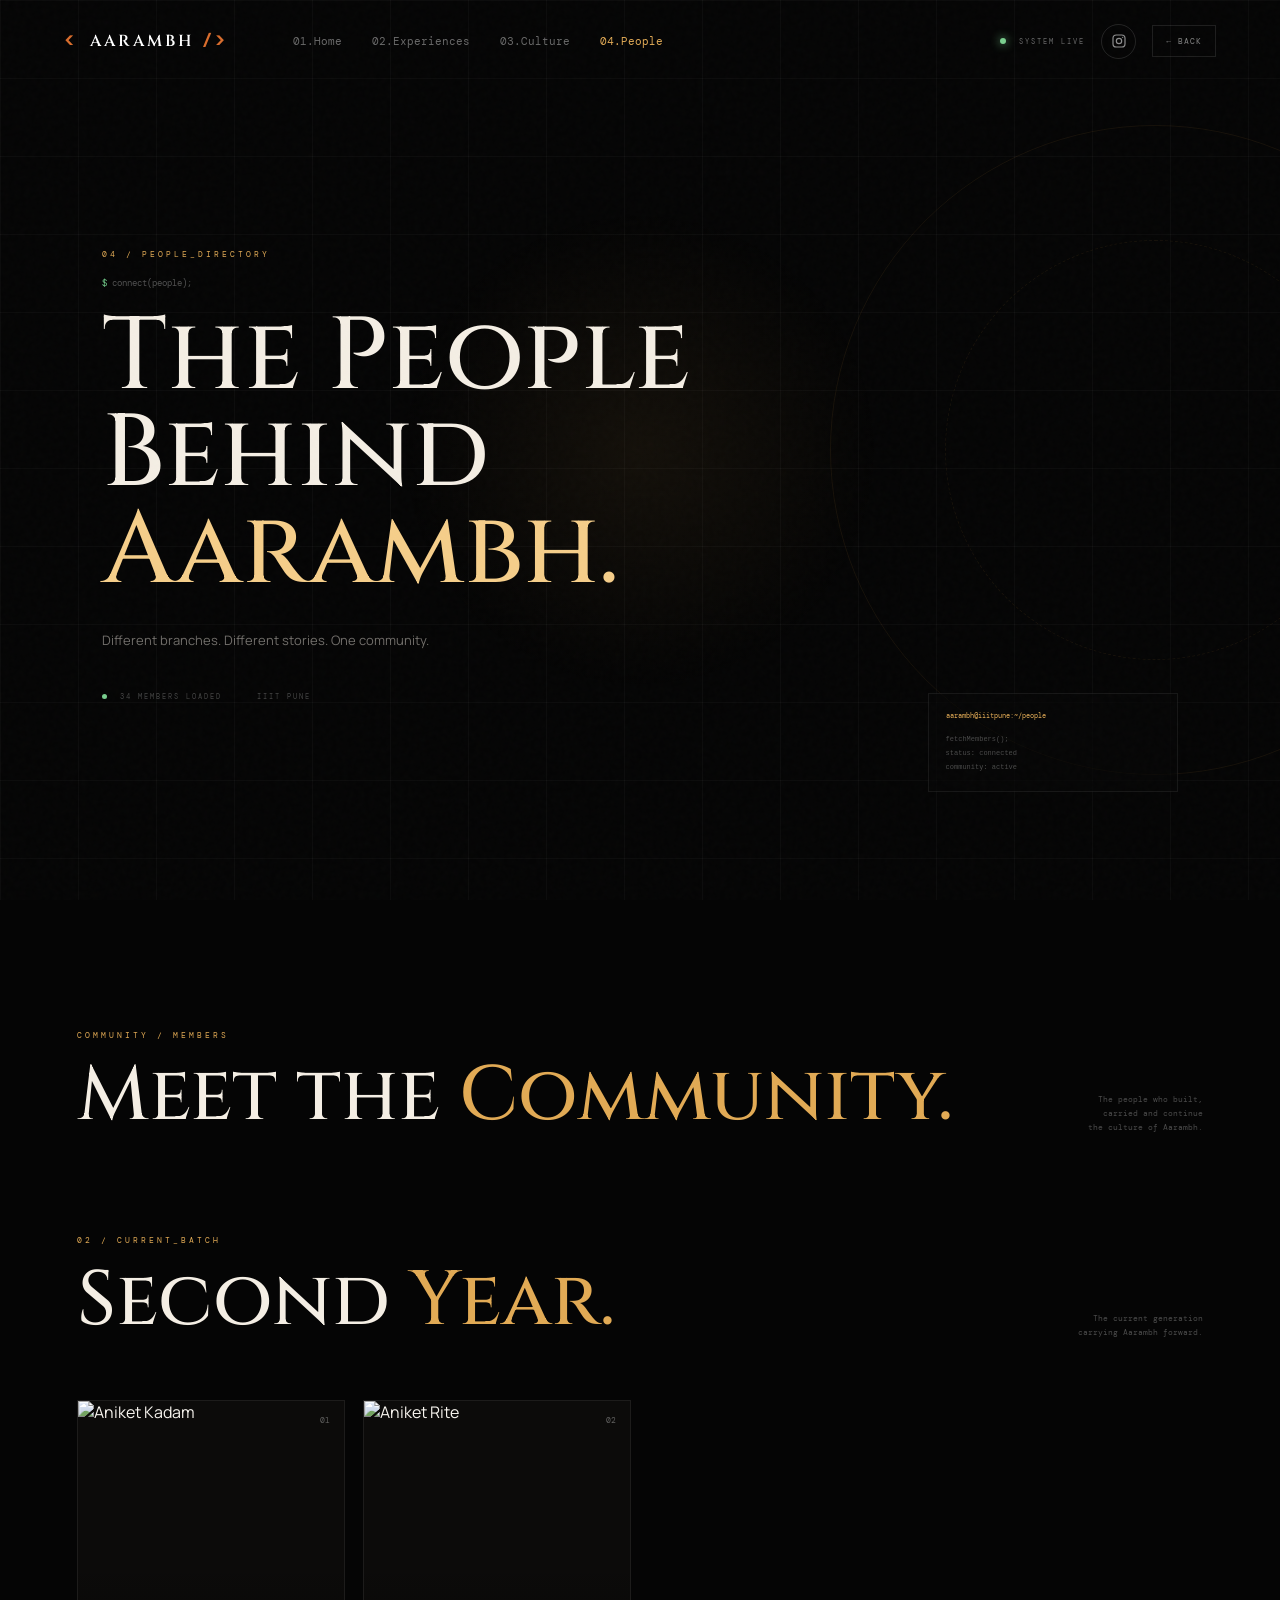
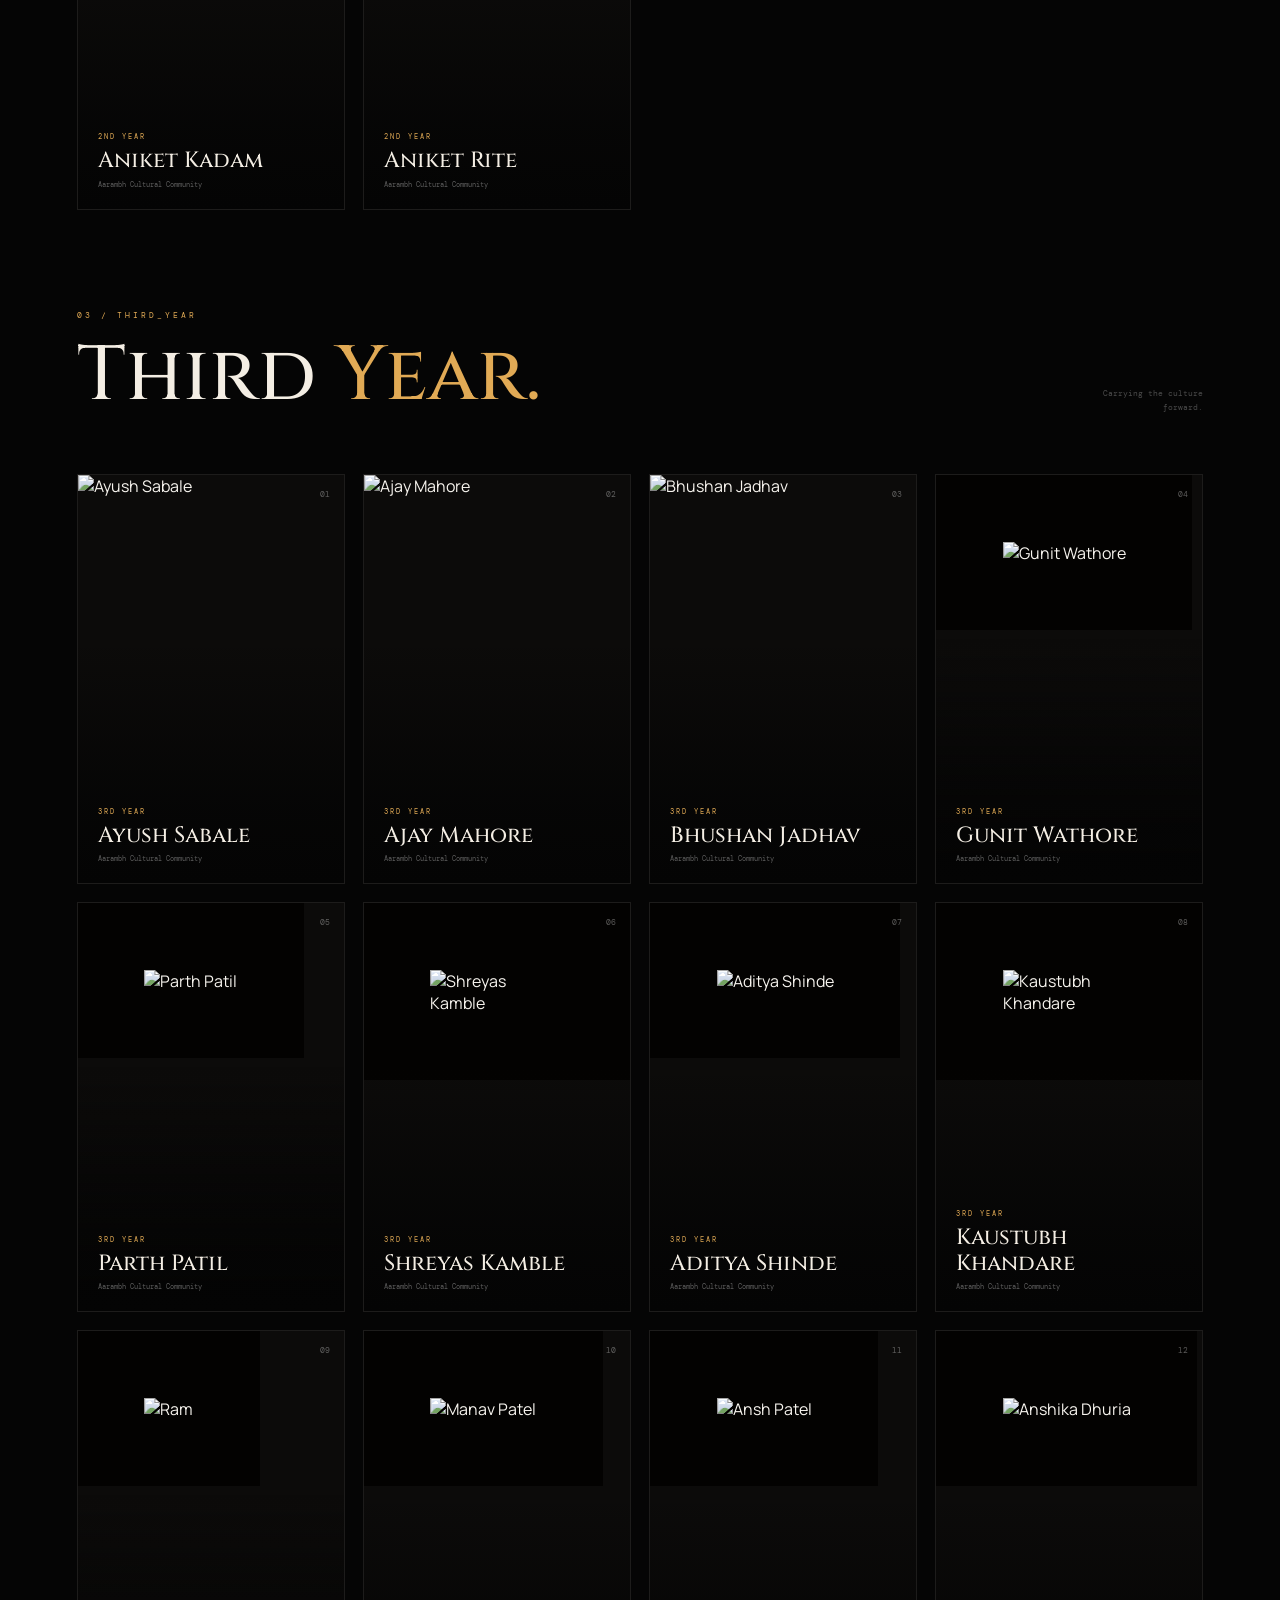
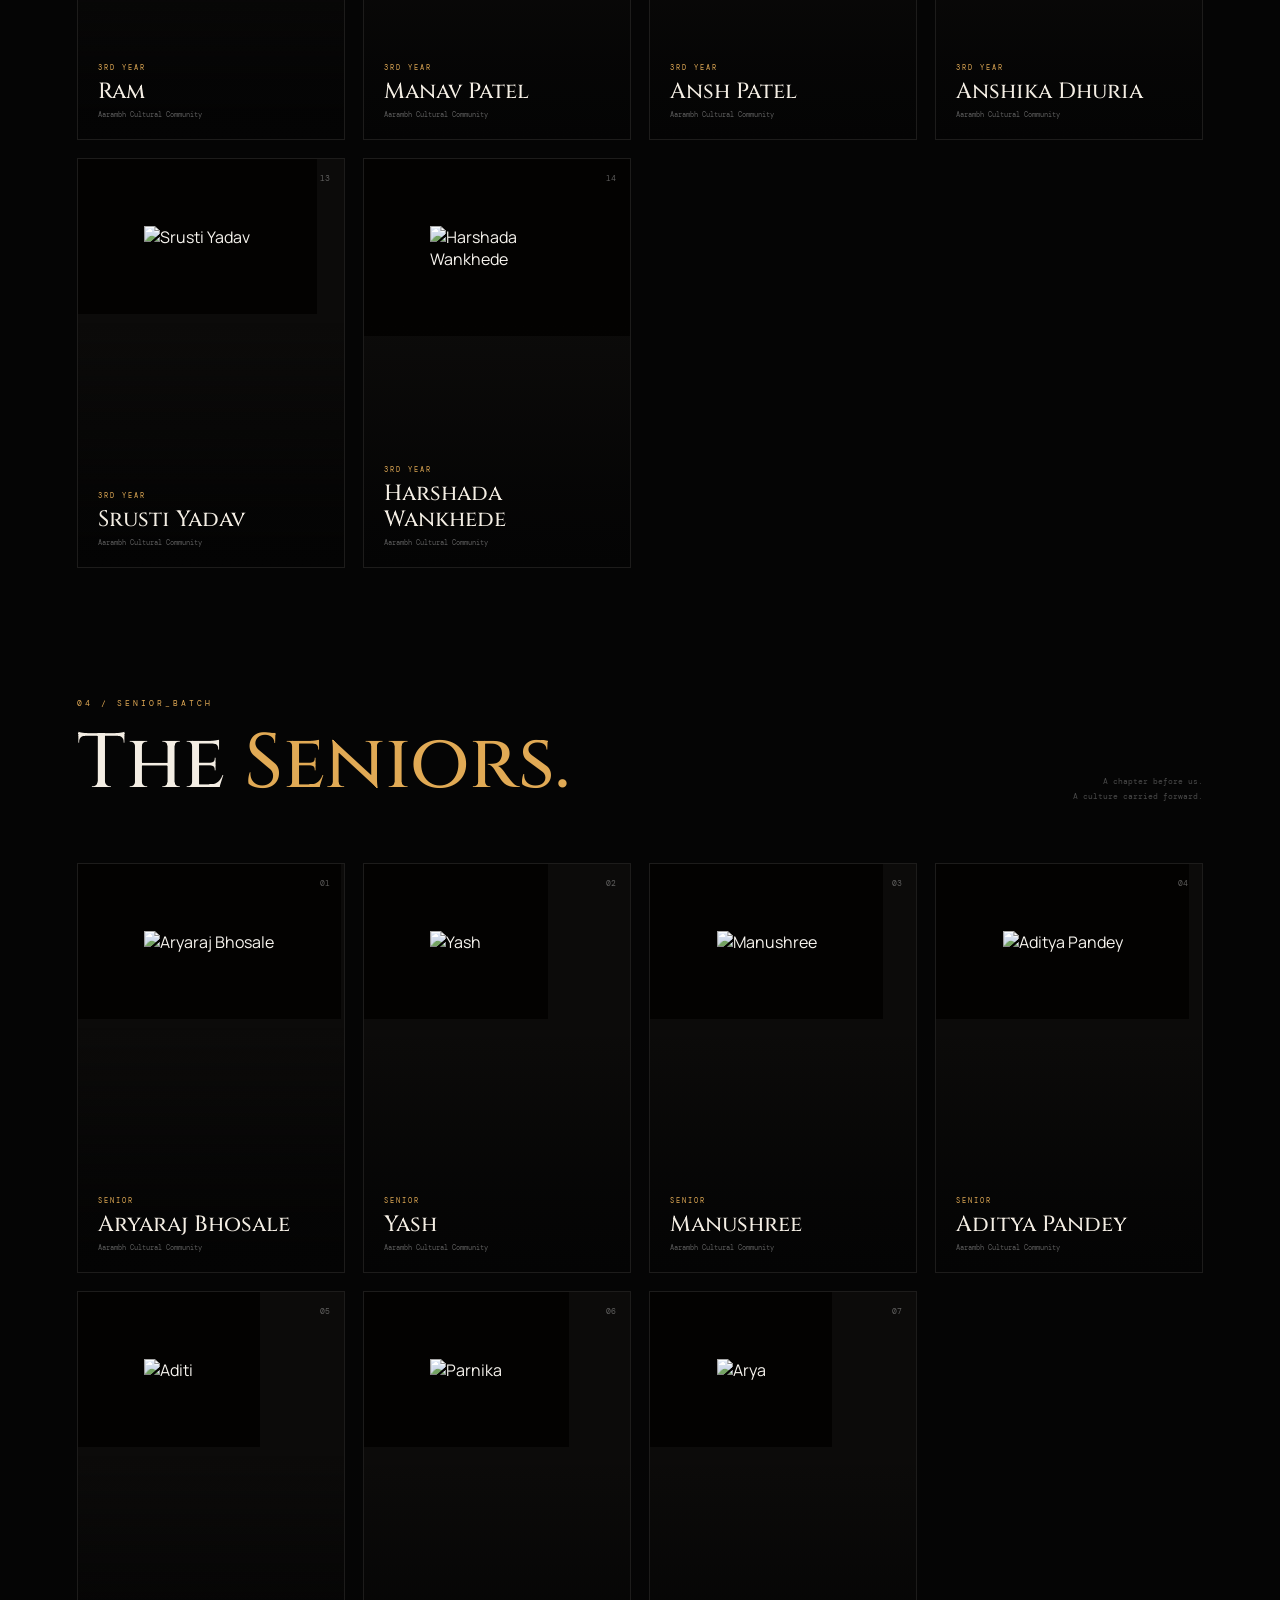
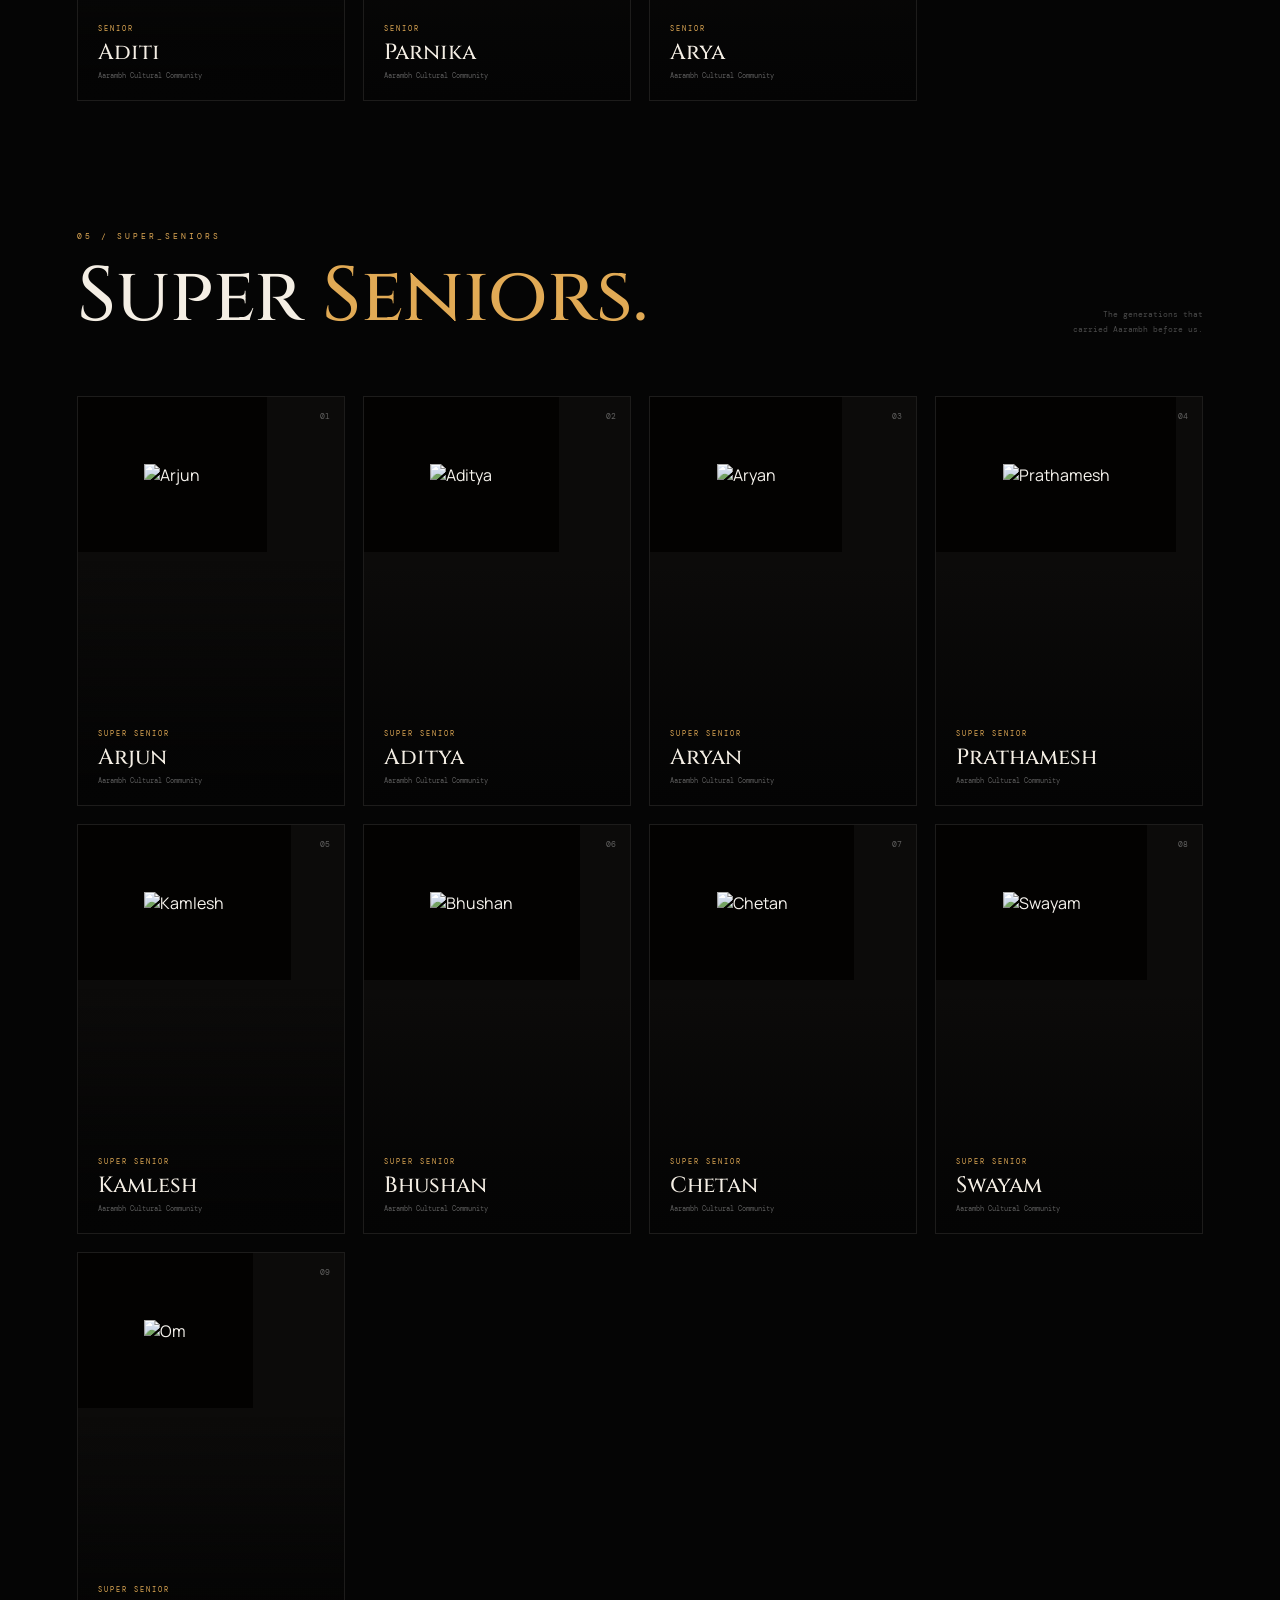
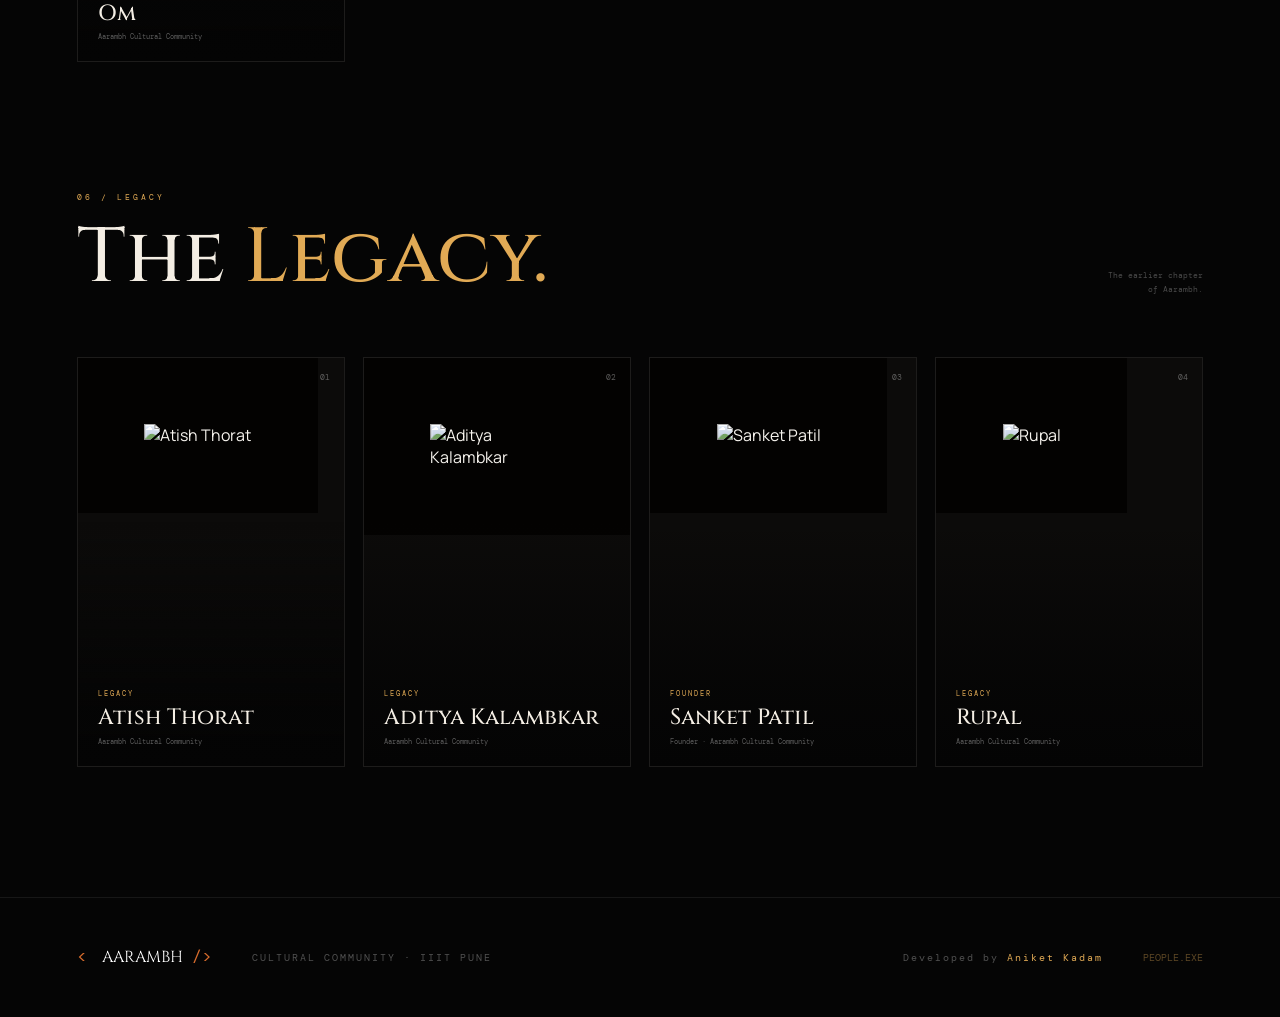
==== commit b3d78b9f: "changes" ====
--- a/people.html
+++ b/people.html
@@ -389,7 +389,7 @@
         <div class="person-image">
 
             <img
-                src="https://res.cloudinary.com/sn8krgue/image/upload/v1786983349/WhatsApp_Image_2026-08-17_at_21.44.36.jpg"
+                src="https://res.cloudinary.com/sn8krgue/image/upload/v1786984869/WhatsApp_Image_2026-08-17_at_22.10.38.jpg"
                 alt="Aniket Kadam"
                 onerror="memberFallback(this)"
             >
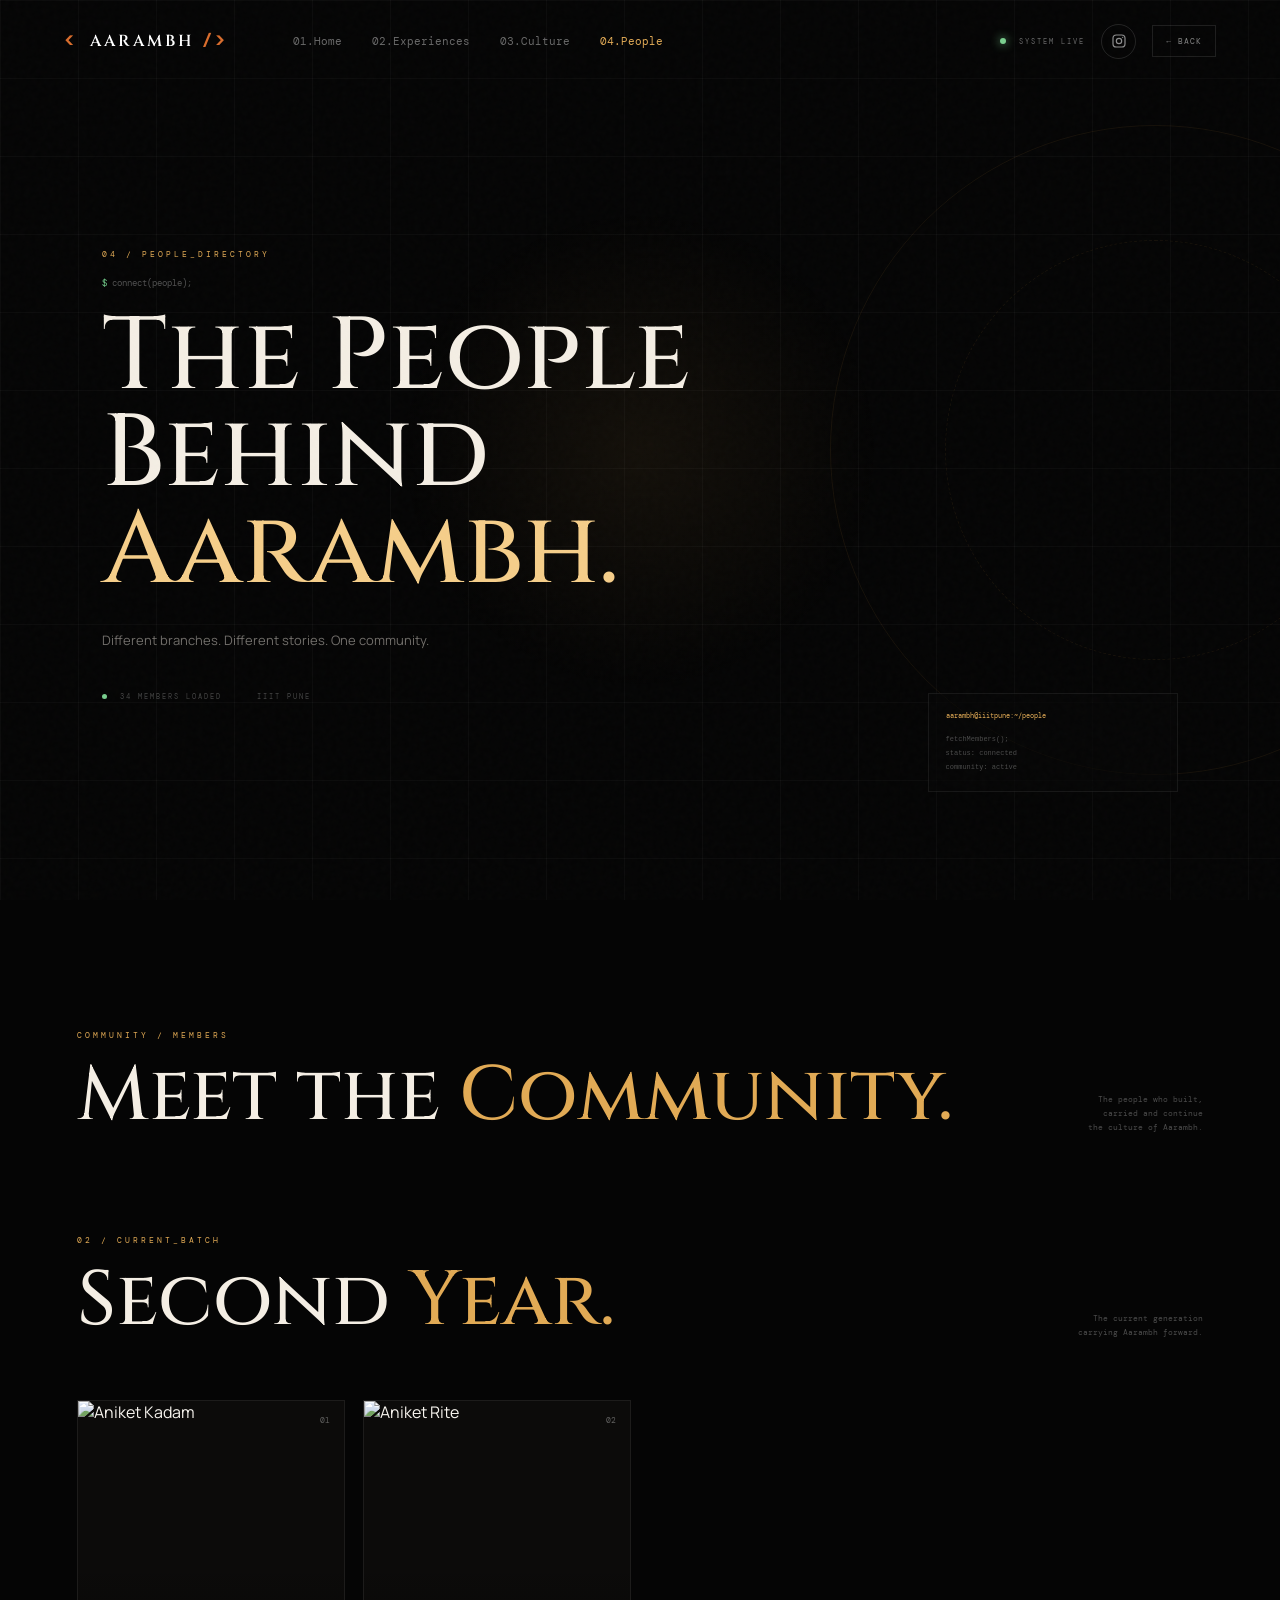
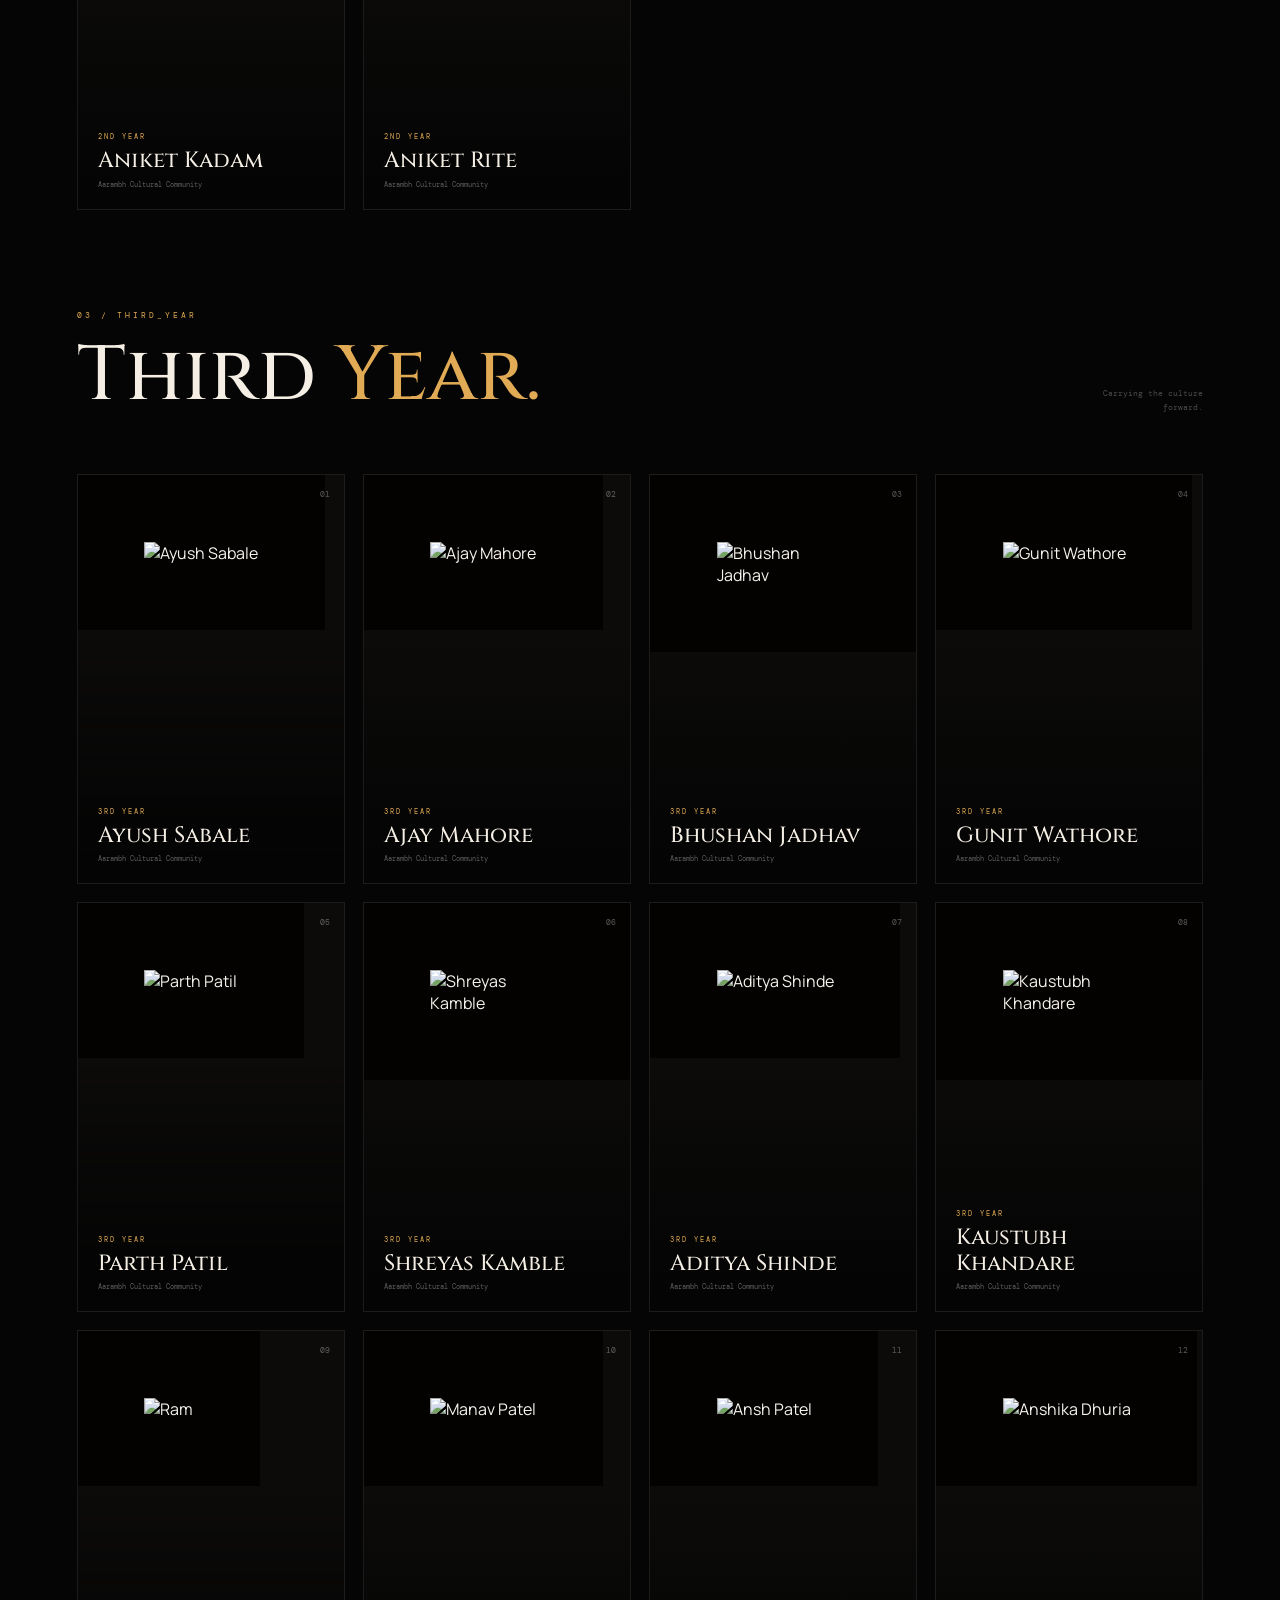
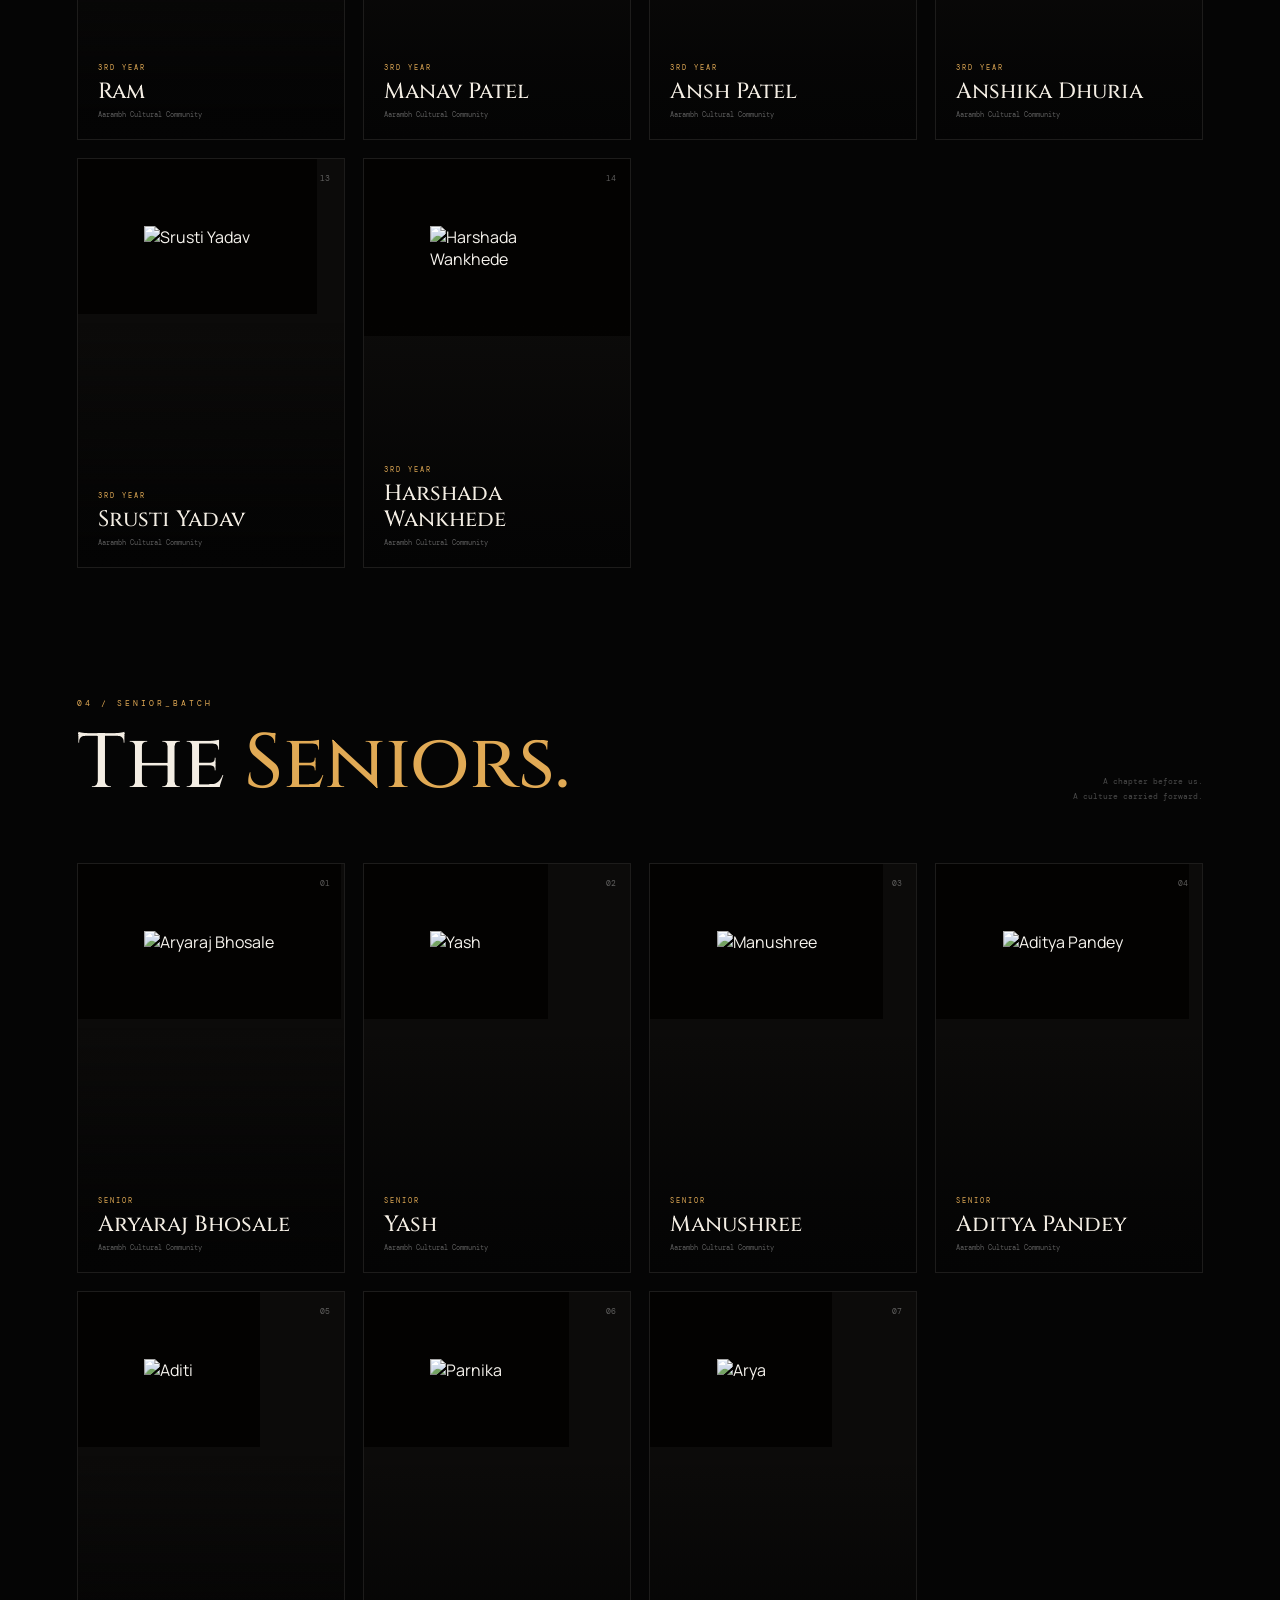
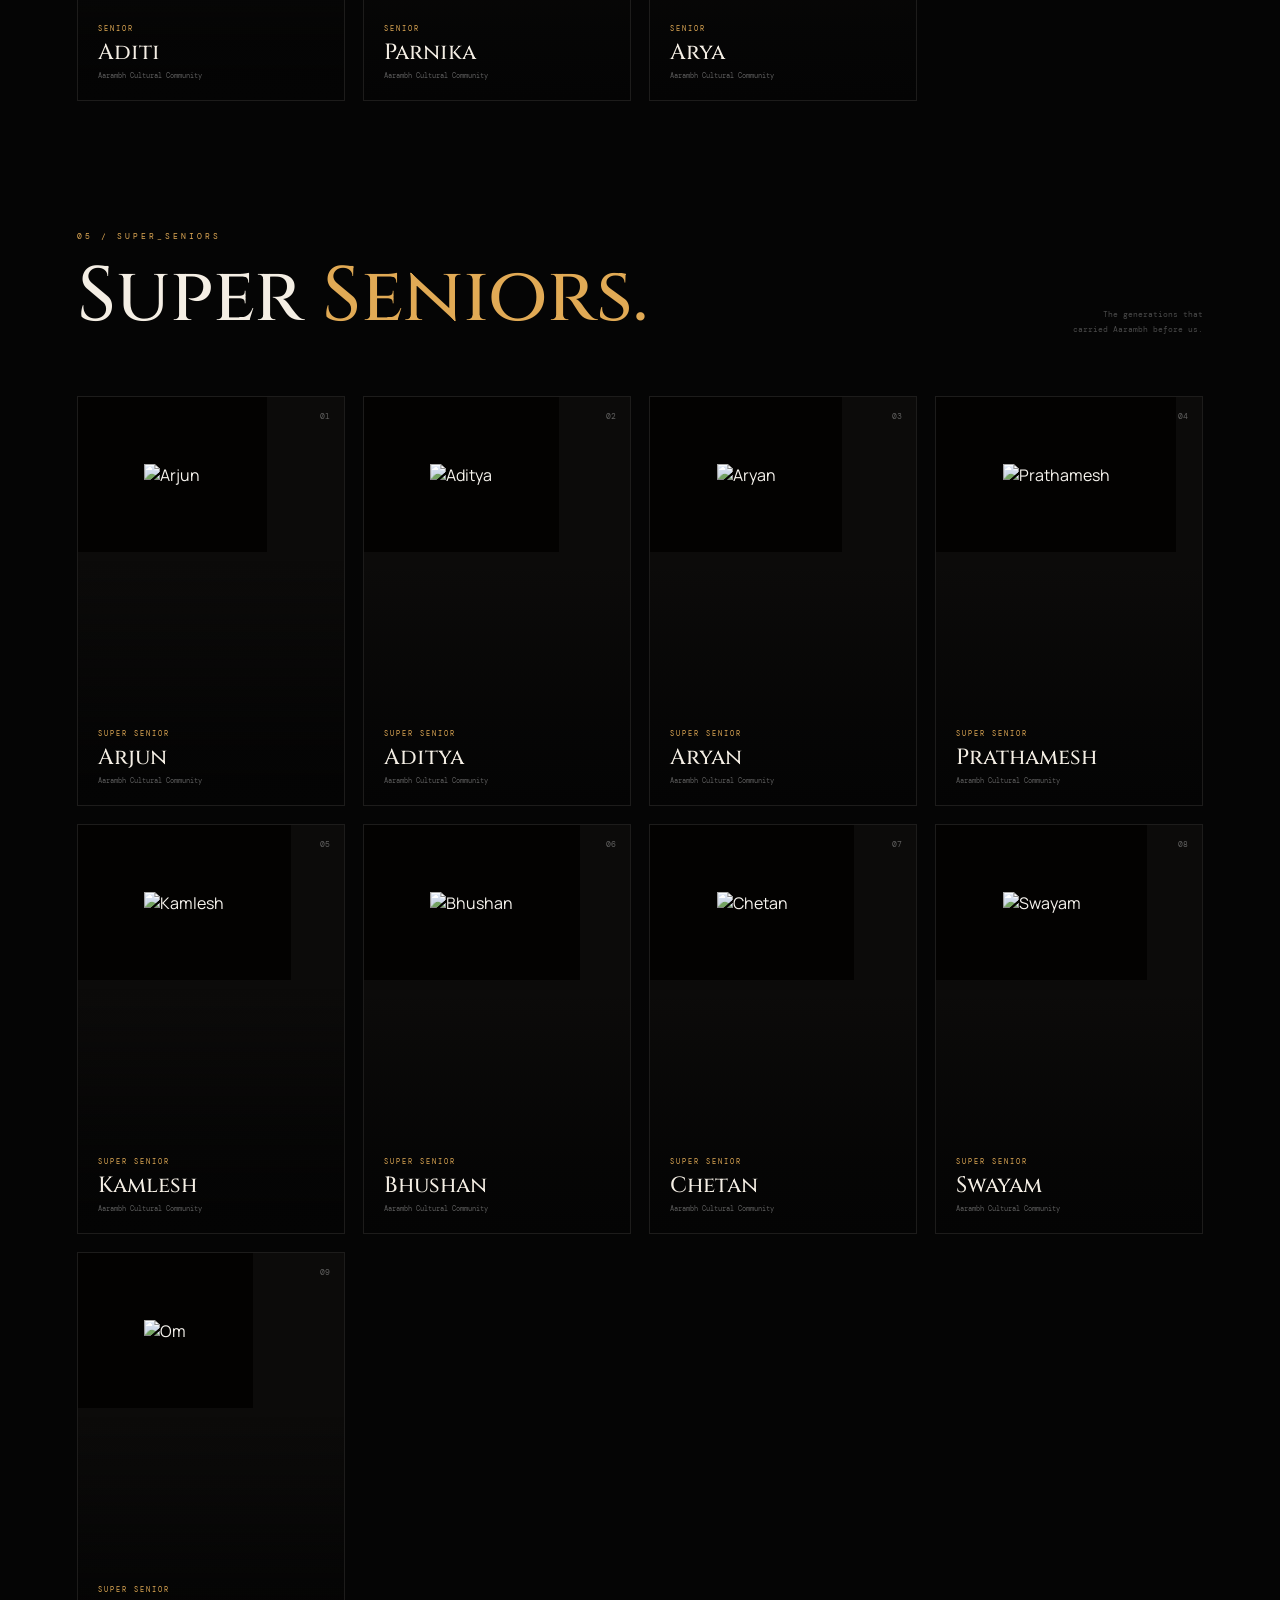
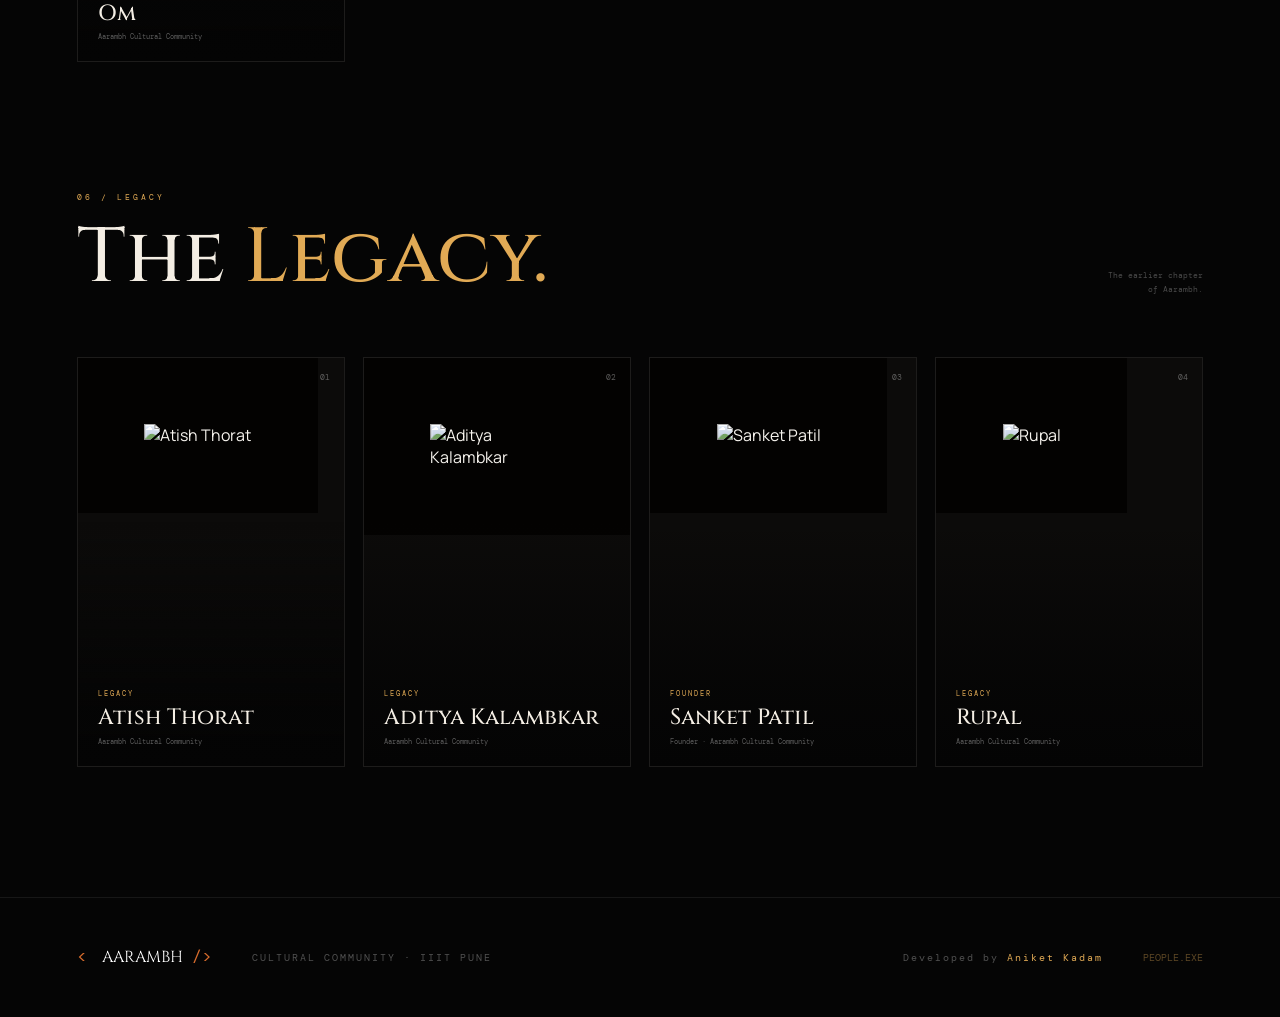
==== commit 70364ee2: "changes" ====
--- a/people.html
+++ b/people.html
@@ -389,7 +389,7 @@
         <div class="person-image">
 
             <img
-                src="https://res.cloudinary.com/sn8krgue/image/upload/v1786984869/WhatsApp_Image_2026-08-17_at_22.10.38.jpg"
+                src="https://res.cloudinary.com/sn8krgue/image/upload/v1786989048/WhatsApp_Image_2026-08-17_at_22.21.20.jpg"
                 alt="Aniket Kadam"
                 onerror="memberFallback(this)"
             >
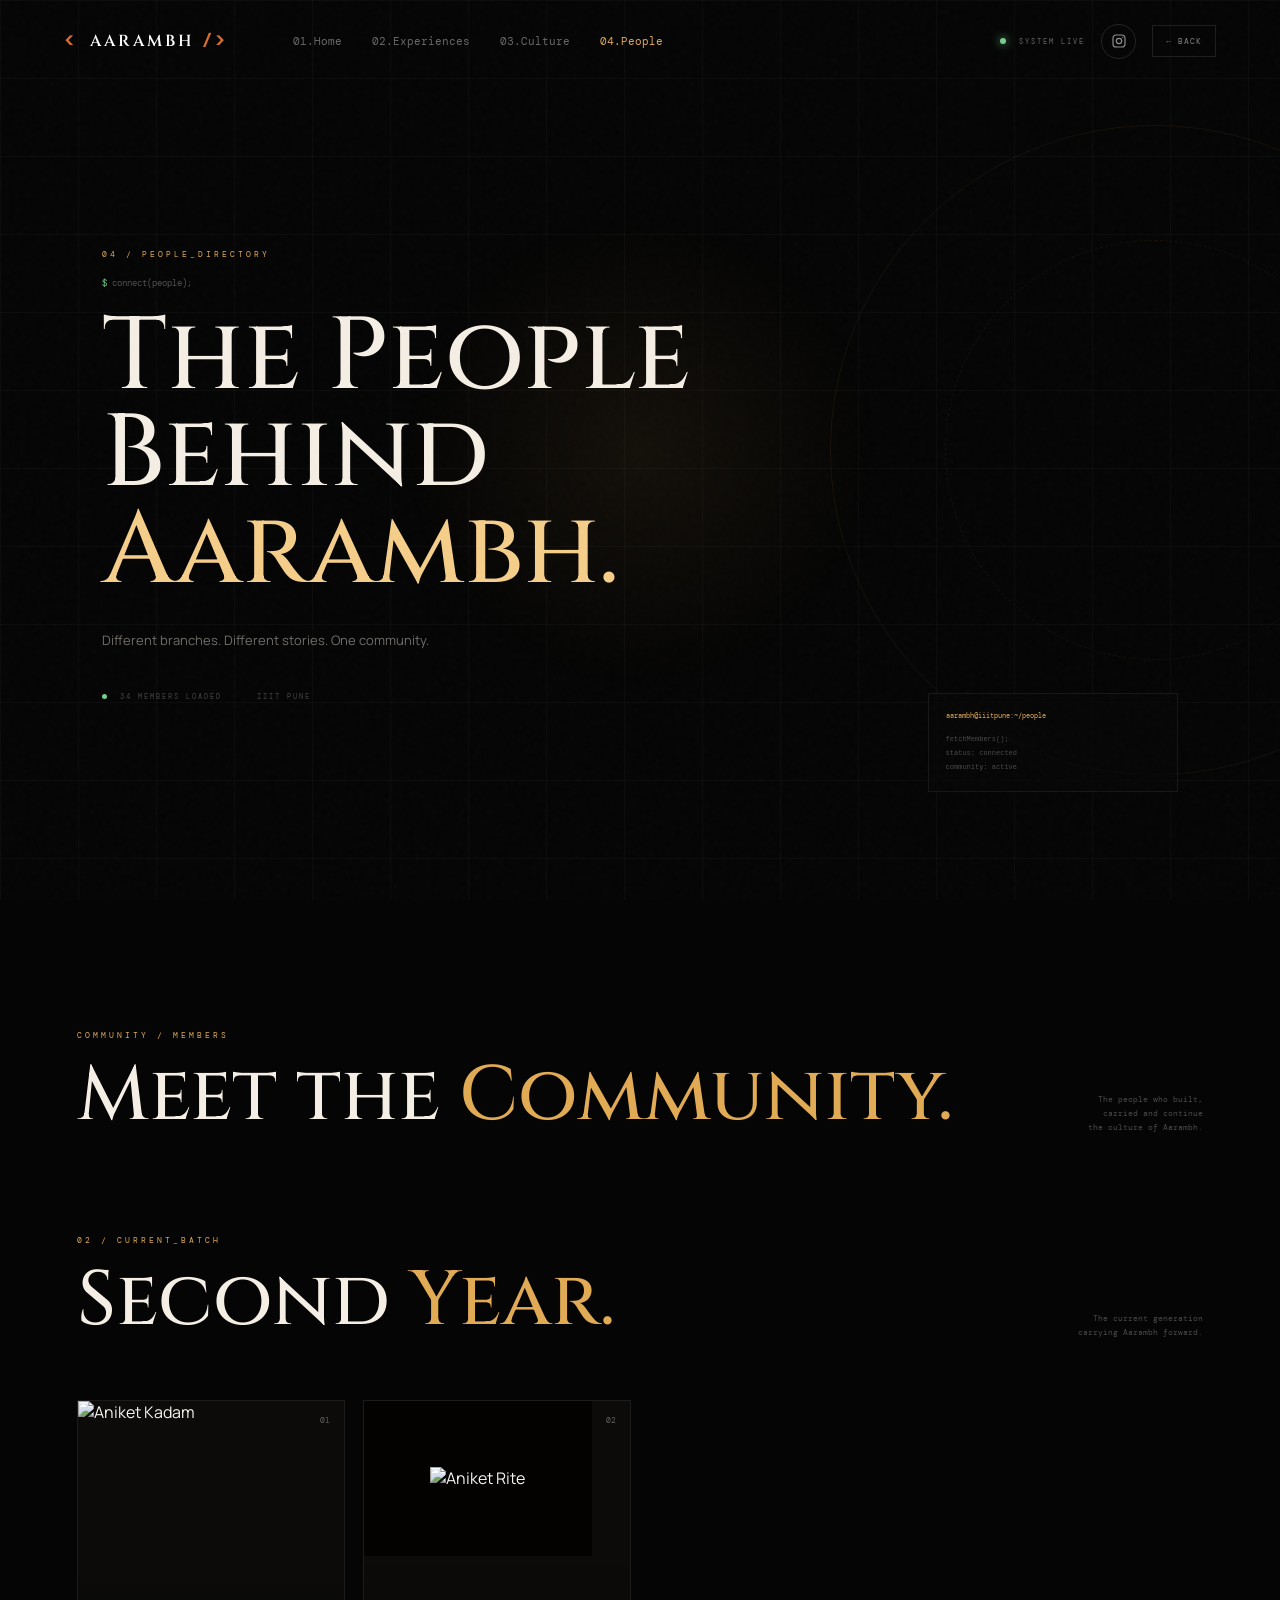
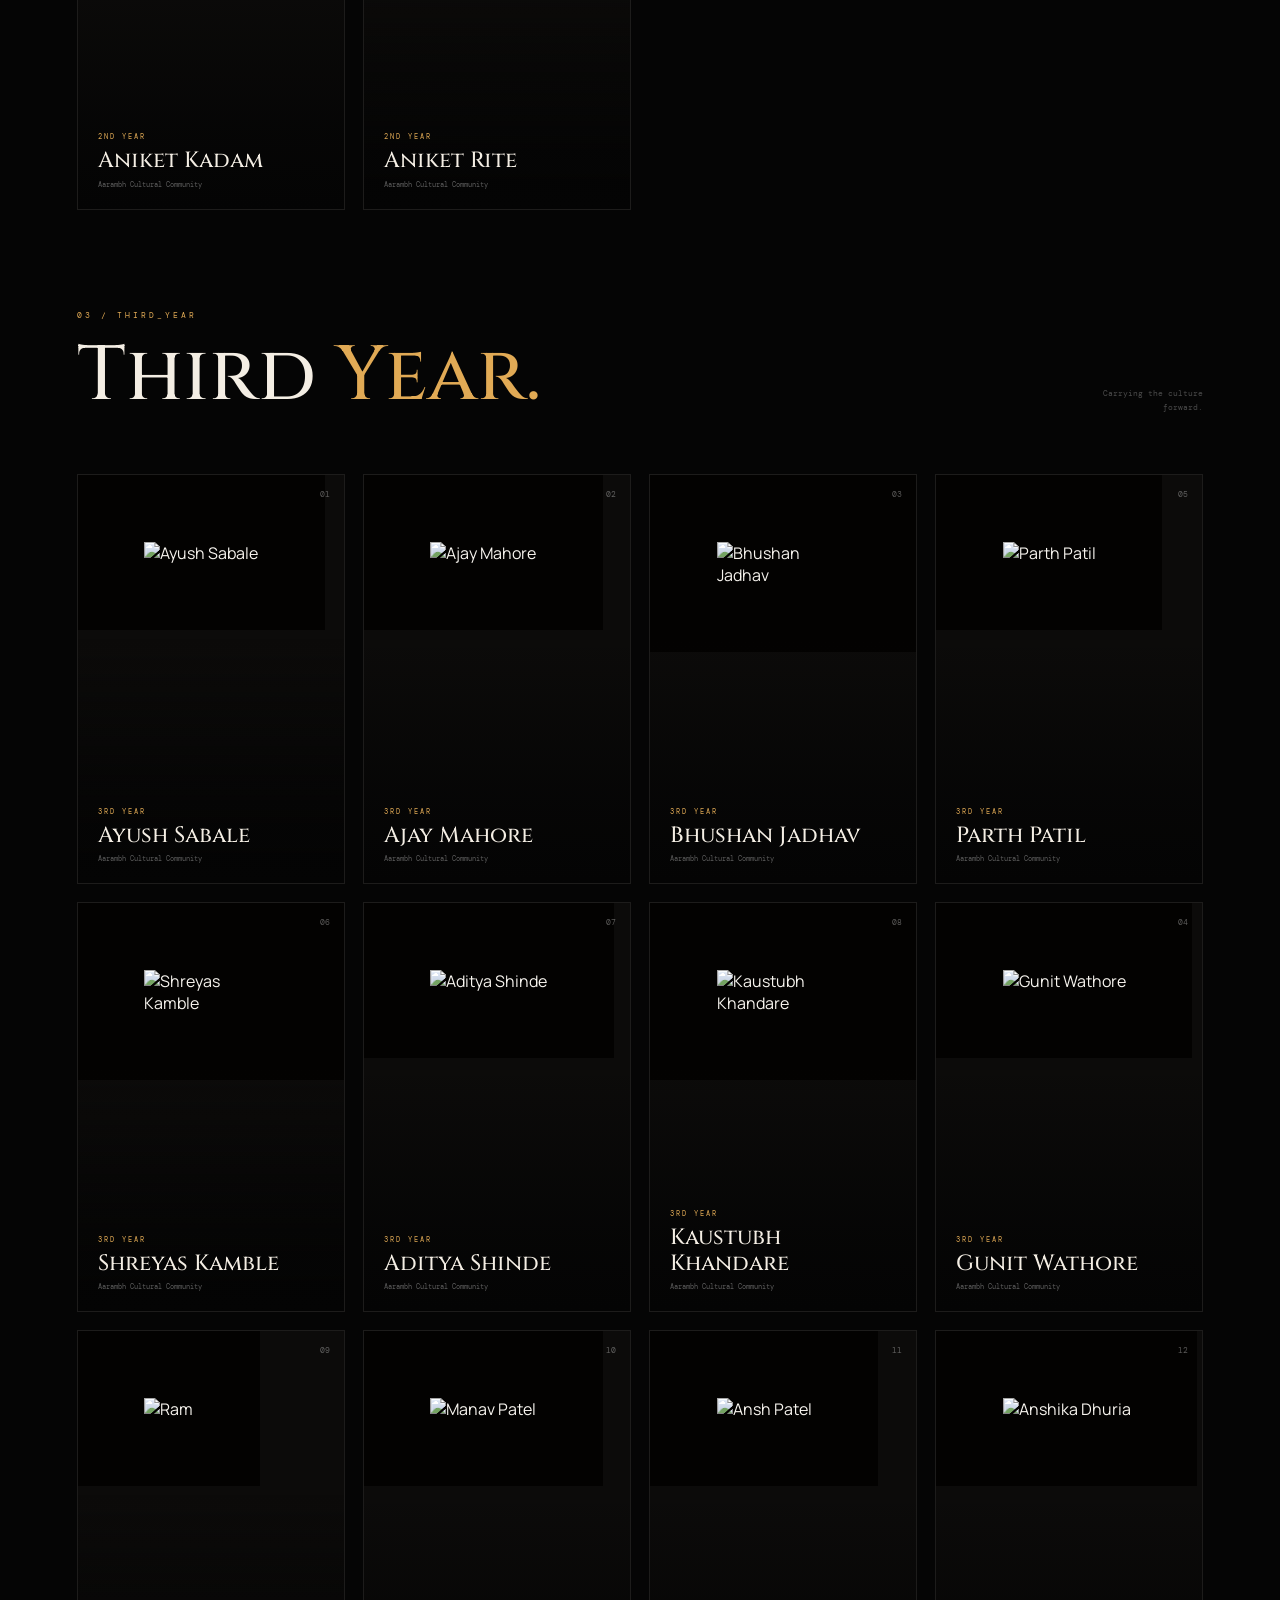
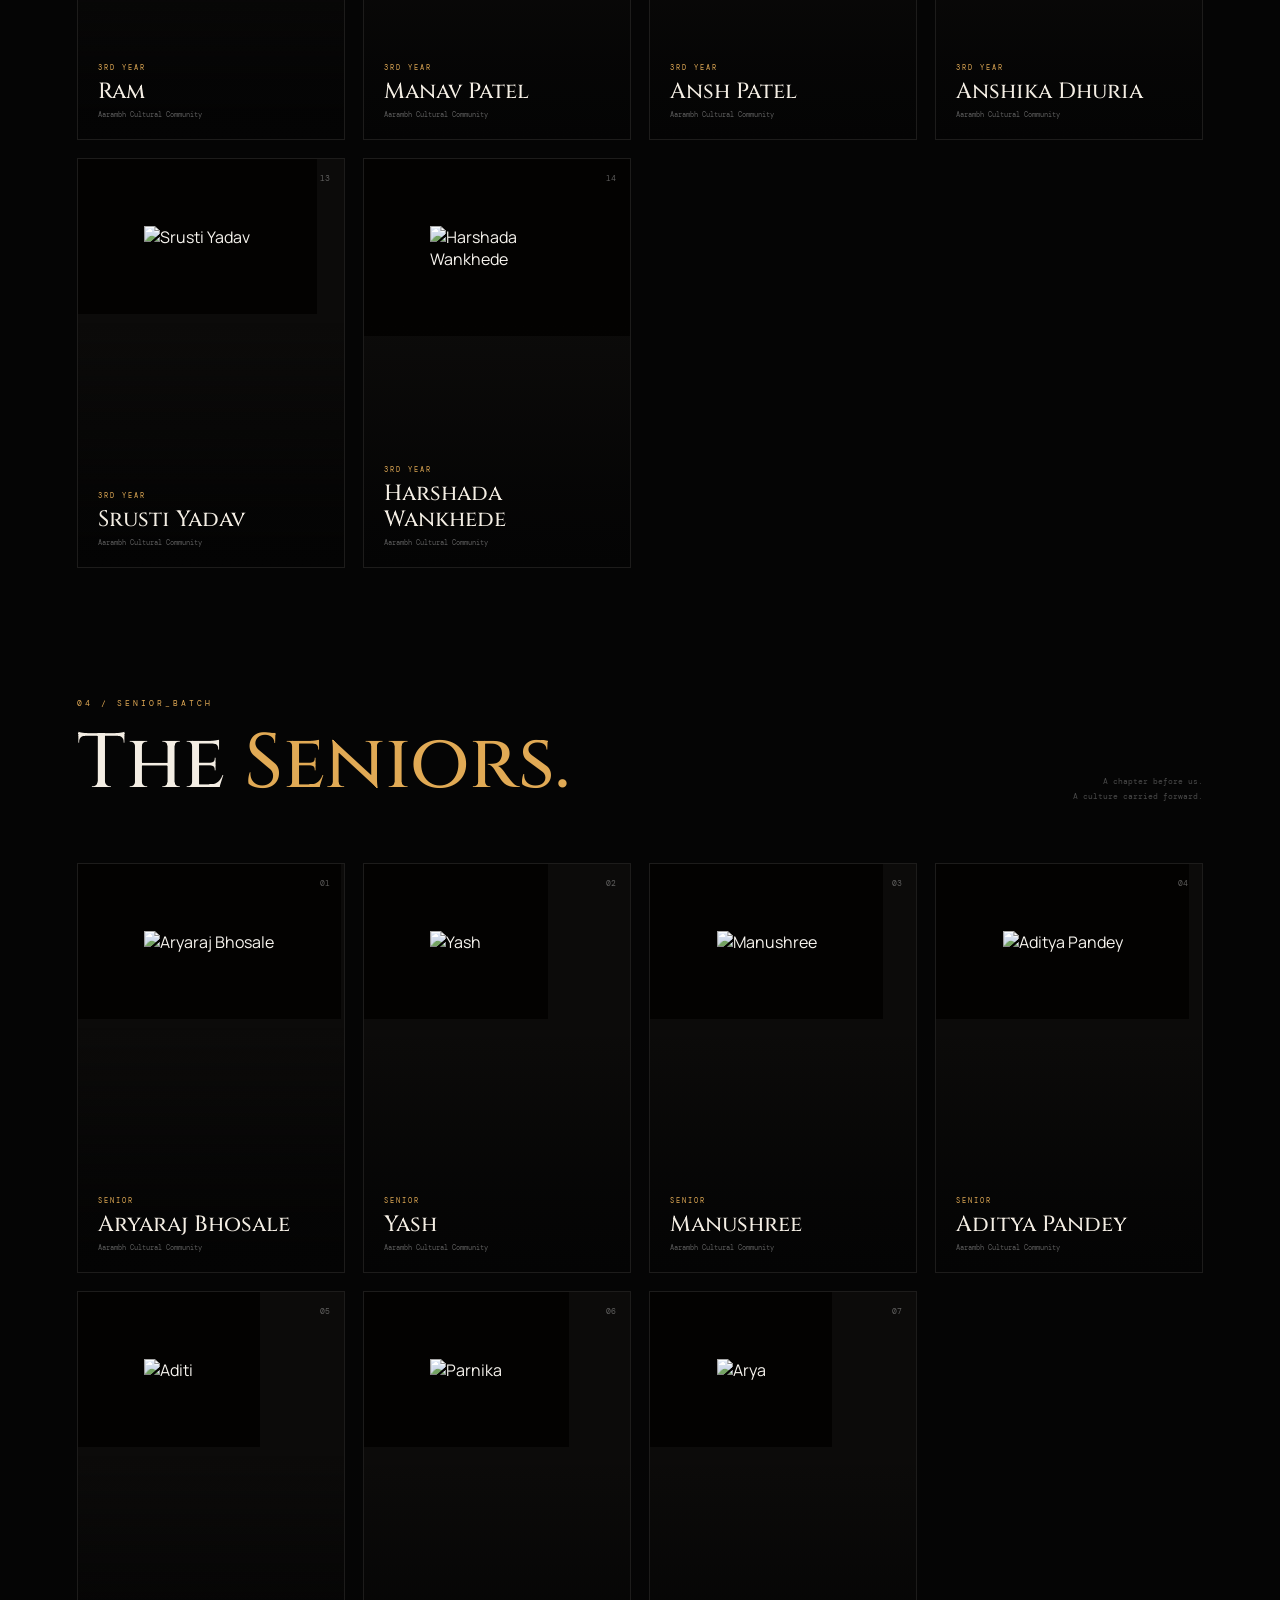
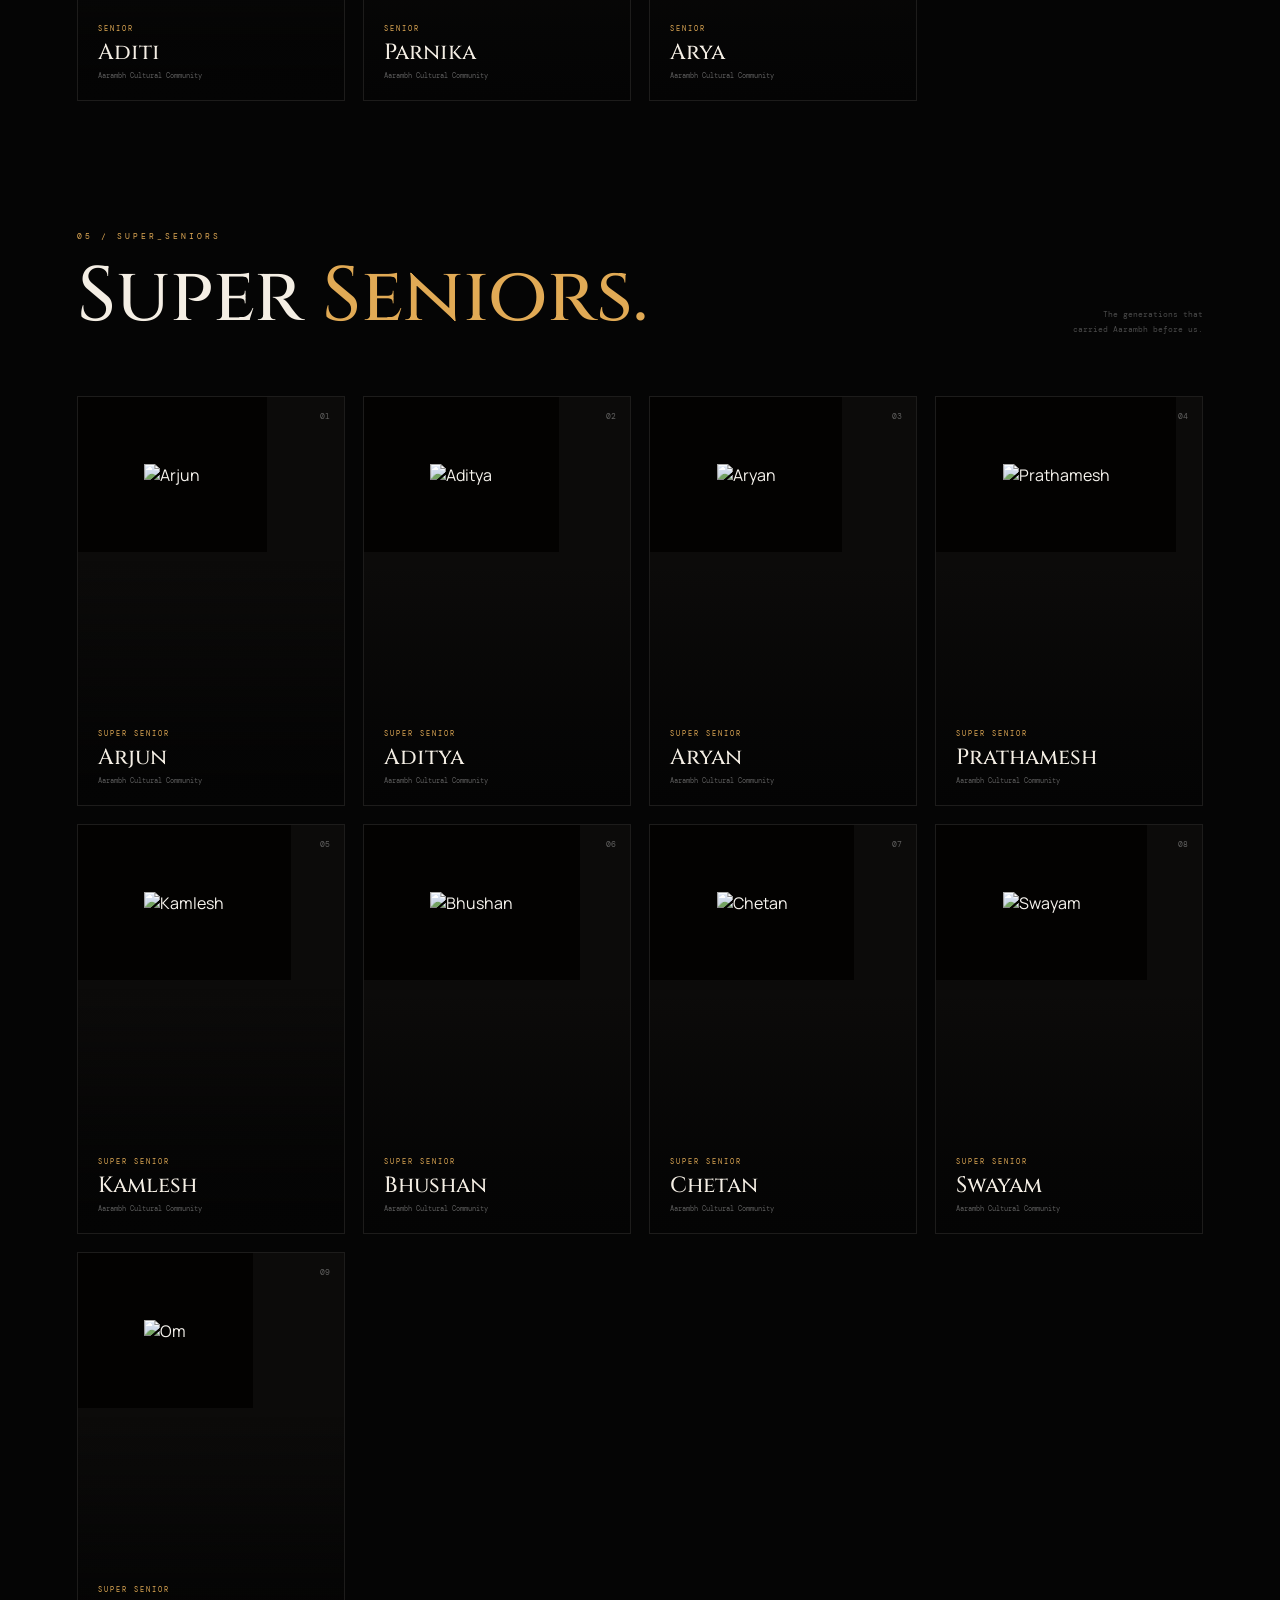
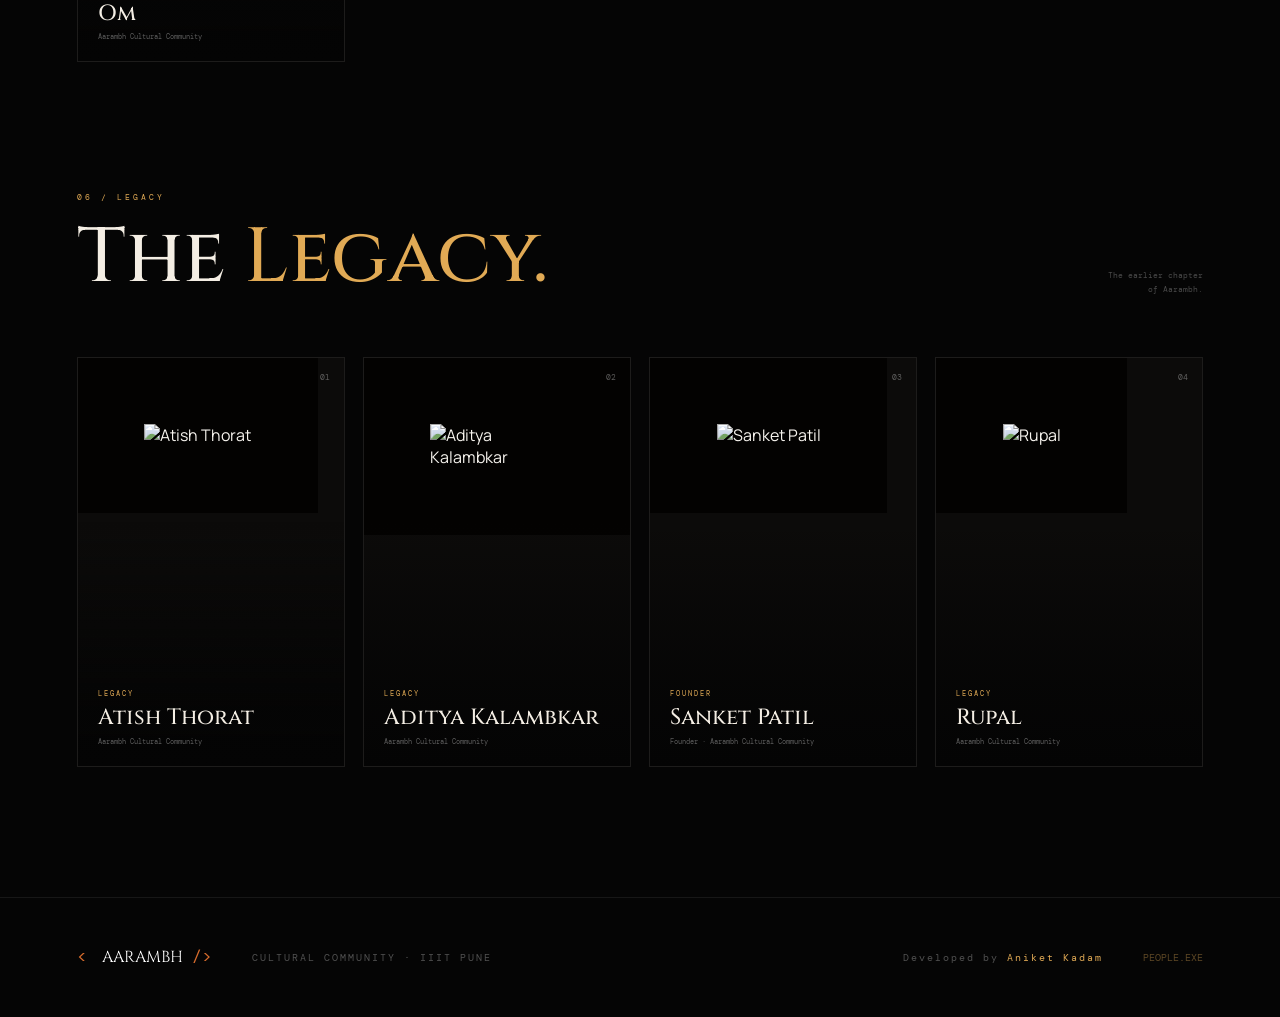
==== commit 38869159: "changed" ====
--- a/people.html
+++ b/people.html
@@ -620,6 +620,163 @@
         </article>
 
 
+        
+
+        <!-- 05 PARTH PATIL -->
+
+        <article class="person-card">
+
+            <div class="person-number">
+                05
+            </div>
+
+            <div class="person-image">
+
+                <img
+                    src="https://res.cloudinary.com/sn8krgue/image/upload/v1786906561/Screenshot_2026-08-17_002219.png"
+                    alt="Parth Patil"
+                    onerror="memberFallback(this)"
+                >
+
+                <div class="image-overlay"></div>
+
+            </div>
+
+            <div class="person-content">
+
+                <span class="branch">
+                    3RD YEAR
+                </span>
+
+                <h3>
+                    Parth Patil
+                </h3>
+
+                <p>
+                    Aarambh Cultural Community
+                </p>
+
+            </div>
+
+        </article>
+
+
+        <!-- 06 SHREYAS KAMBLE -->
+
+        <article class="person-card">
+
+            <div class="person-number">
+                06
+            </div>
+
+            <div class="person-image">
+
+                <img
+                    src="https://res.cloudinary.com/sn8krgue/image/upload/v1786906710/708753145_18080960987561610_1625760314504374355_n.jpg"
+                    alt="Shreyas Kamble"
+                    onerror="memberFallback(this)"
+                >
+
+                <div class="image-overlay"></div>
+
+            </div>
+
+            <div class="person-content">
+
+                <span class="branch">
+                    3RD YEAR
+                </span>
+
+                <h3>
+                    Shreyas Kamble
+                </h3>
+
+                <p>
+                    Aarambh Cultural Community
+                </p>
+
+            </div>
+
+        </article>
+
+
+        <!-- 07 ADITYA SHINDE -->
+
+        <article class="person-card">
+
+            <div class="person-number">
+                07
+            </div>
+
+            <div class="person-image">
+
+                <img
+                    src="https://res.cloudinary.com/sn8krgue/image/upload/v1786906798/Screenshot_2026-08-17_002939.png"
+                    alt="Aditya Shinde"
+                    onerror="memberFallback(this)"
+                >
+
+                <div class="image-overlay"></div>
+
+            </div>
+
+            <div class="person-content">
+
+                <span class="branch">
+                    3RD YEAR
+                </span>
+
+                <h3>
+                    Aditya Shinde
+                </h3>
+
+                <p>
+                    Aarambh Cultural Community
+                </p>
+
+            </div>
+
+        </article>
+
+
+        <!-- 08 KAUSTUBH KHANDARE -->
+
+        <article class="person-card">
+
+            <div class="person-number">
+                08
+            </div>
+
+            <div class="person-image">
+
+                <img
+                    src="https://res.cloudinary.com/sn8krgue/image/upload/v1786906977/466696917_3514458805522123_3816991054220276028_n.jpg"
+                    alt="Kaustubh Khandare"
+                    onerror="memberFallback(this)"
+                >
+
+                <div class="image-overlay"></div>
+
+            </div>
+
+            <div class="person-content">
+
+                <span class="branch">
+                    3RD YEAR
+                </span>
+
+                <h3>
+                    Kaustubh Khandare
+                </h3>
+
+                <p>
+                    Aarambh Cultural Community
+                </p>
+
+            </div>
+
+        </article>
+
         <!-- 04 GUNIT WATHORE -->
 
         <article class="person-card">
@@ -657,163 +814,6 @@
             </div>
 
         </article>
-
-
-        <!-- 05 PARTH PATIL -->
-
-        <article class="person-card">
-
-            <div class="person-number">
-                05
-            </div>
-
-            <div class="person-image">
-
-                <img
-                    src="https://res.cloudinary.com/sn8krgue/image/upload/v1786906561/Screenshot_2026-08-17_002219.png"
-                    alt="Parth Patil"
-                    onerror="memberFallback(this)"
-                >
-
-                <div class="image-overlay"></div>
-
-            </div>
-
-            <div class="person-content">
-
-                <span class="branch">
-                    3RD YEAR
-                </span>
-
-                <h3>
-                    Parth Patil
-                </h3>
-
-                <p>
-                    Aarambh Cultural Community
-                </p>
-
-            </div>
-
-        </article>
-
-
-        <!-- 06 SHREYAS KAMBLE -->
-
-        <article class="person-card">
-
-            <div class="person-number">
-                06
-            </div>
-
-            <div class="person-image">
-
-                <img
-                    src="https://res.cloudinary.com/sn8krgue/image/upload/v1786906710/708753145_18080960987561610_1625760314504374355_n.jpg"
-                    alt="Shreyas Kamble"
-                    onerror="memberFallback(this)"
-                >
-
-                <div class="image-overlay"></div>
-
-            </div>
-
-            <div class="person-content">
-
-                <span class="branch">
-                    3RD YEAR
-                </span>
-
-                <h3>
-                    Shreyas Kamble
-                </h3>
-
-                <p>
-                    Aarambh Cultural Community
-                </p>
-
-            </div>
-
-        </article>
-
-
-        <!-- 07 ADITYA SHINDE -->
-
-        <article class="person-card">
-
-            <div class="person-number">
-                07
-            </div>
-
-            <div class="person-image">
-
-                <img
-                    src="https://res.cloudinary.com/sn8krgue/image/upload/v1786906798/Screenshot_2026-08-17_002939.png"
-                    alt="Aditya Shinde"
-                    onerror="memberFallback(this)"
-                >
-
-                <div class="image-overlay"></div>
-
-            </div>
-
-            <div class="person-content">
-
-                <span class="branch">
-                    3RD YEAR
-                </span>
-
-                <h3>
-                    Aditya Shinde
-                </h3>
-
-                <p>
-                    Aarambh Cultural Community
-                </p>
-
-            </div>
-
-        </article>
-
-
-        <!-- 08 KAUSTUBH KHANDARE -->
-
-        <article class="person-card">
-
-            <div class="person-number">
-                08
-            </div>
-
-            <div class="person-image">
-
-                <img
-                    src="https://res.cloudinary.com/sn8krgue/image/upload/v1786906977/466696917_3514458805522123_3816991054220276028_n.jpg"
-                    alt="Kaustubh Khandare"
-                    onerror="memberFallback(this)"
-                >
-
-                <div class="image-overlay"></div>
-
-            </div>
-
-            <div class="person-content">
-
-                <span class="branch">
-                    3RD YEAR
-                </span>
-
-                <h3>
-                    Kaustubh Khandare
-                </h3>
-
-                <p>
-                    Aarambh Cultural Community
-                </p>
-
-            </div>
-
-        </article>
-
 
         <!-- 09 RAM -->
 
--- a/people.css
+++ b/people.css
@@ -227,7 +227,7 @@
 
     background:
         rgba(5,5,5,.78);
-
+-webkit-backdrop-filter:blur(18px) ;
     backdrop-filter:
         blur(18px);
 
@@ -541,6 +541,13 @@
     background-size:
         70px 70px;
 
+   -webkit-mask-image:
+
+        radial-gradient(
+            circle,
+            black,
+            transparent 80%
+        );
     mask-image:
 
         radial-gradient(
